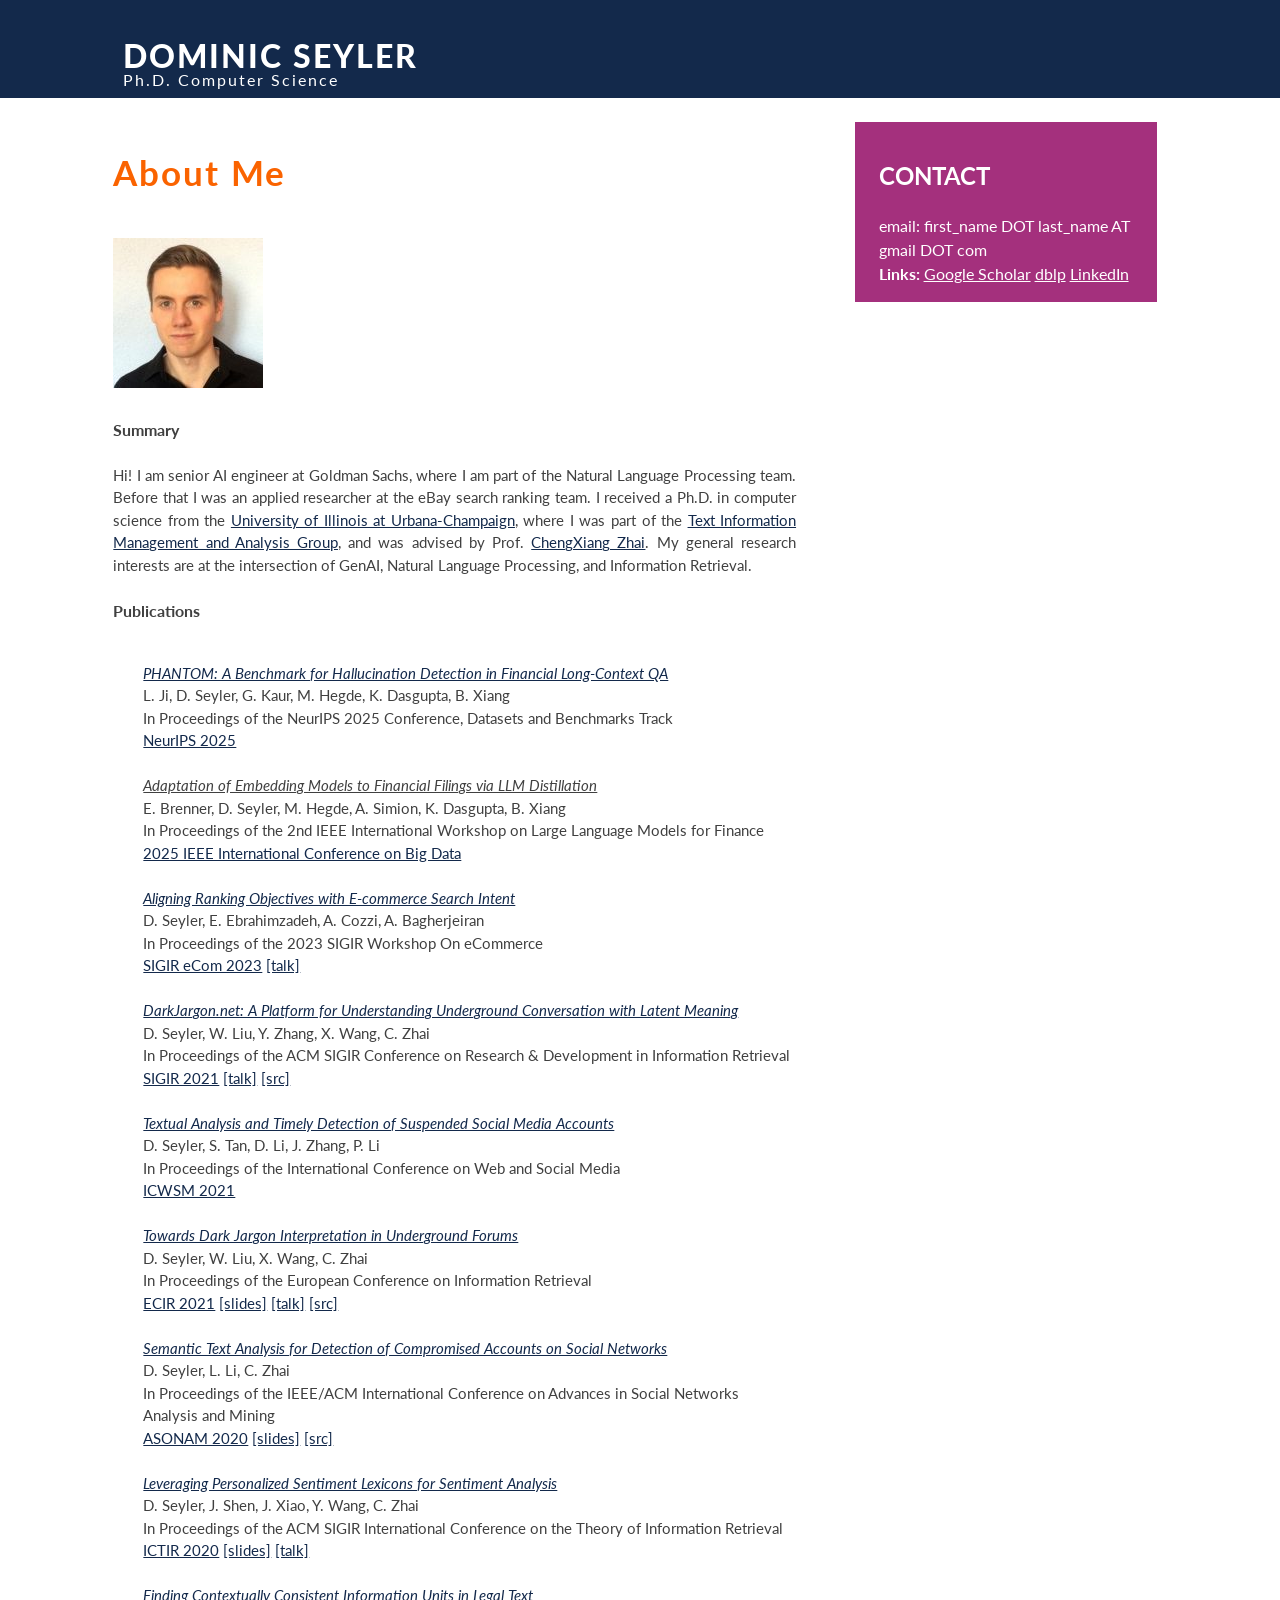
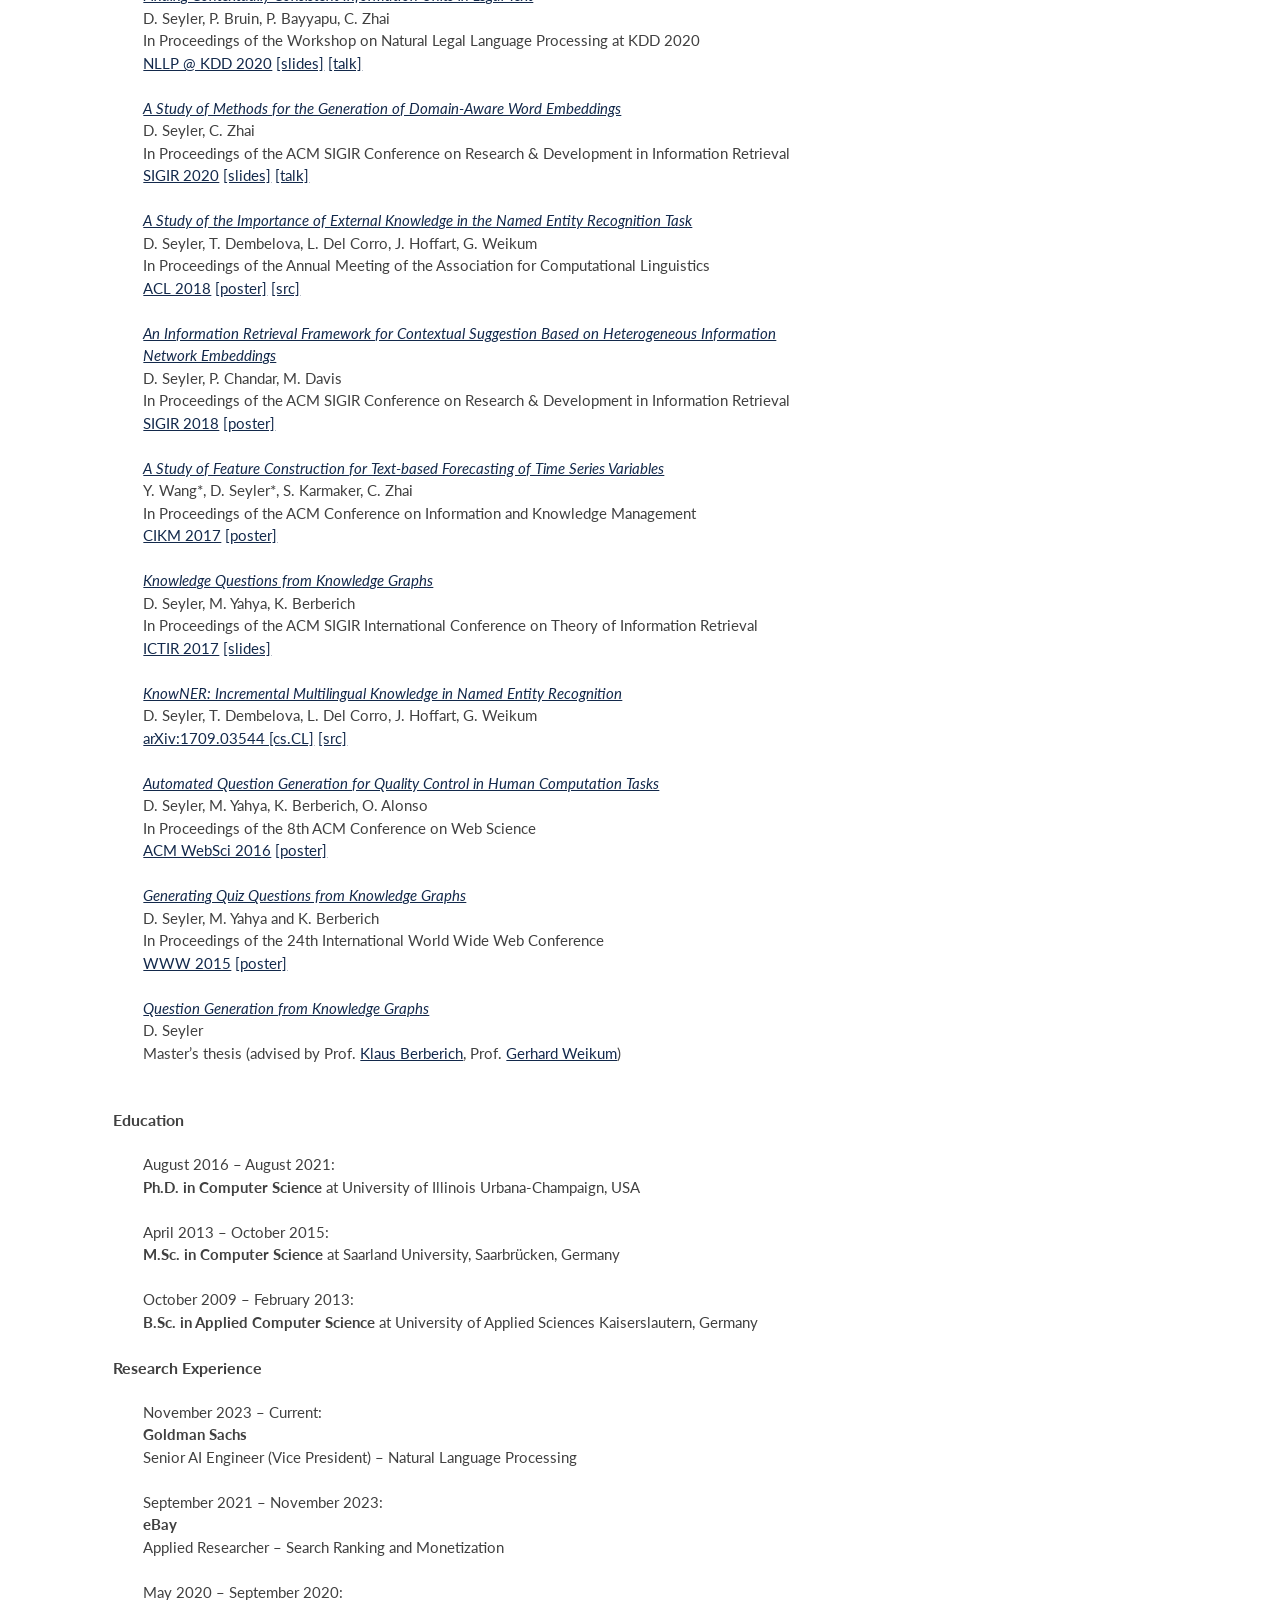
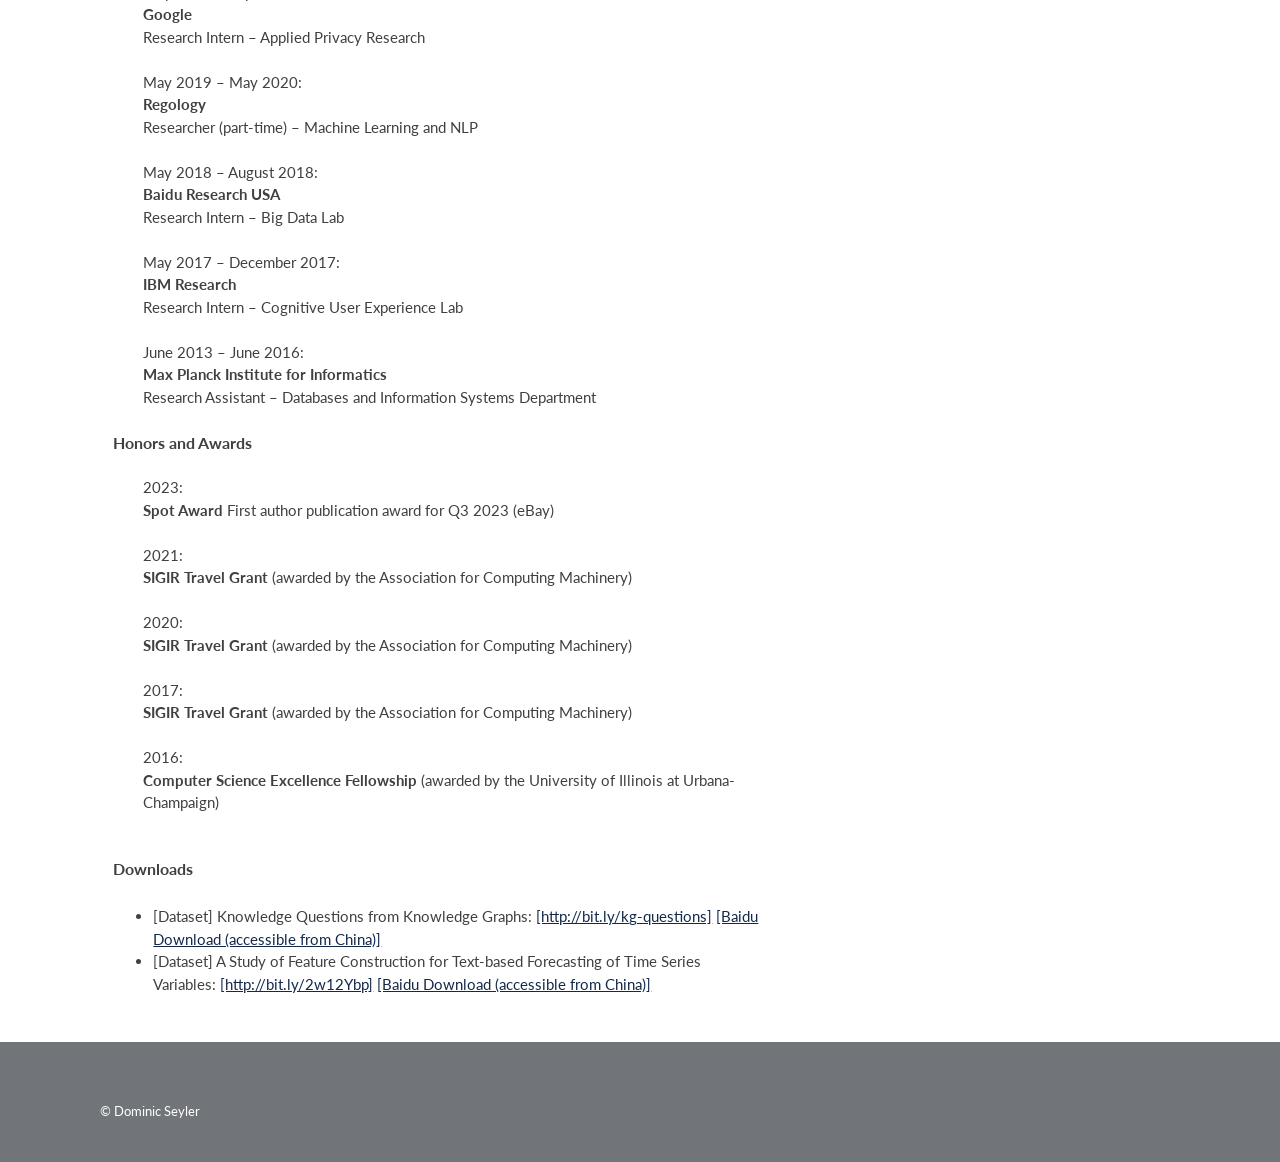
==== index.html @ 75ab9589 "added link to neurips paper" ====
<!DOCTYPE html>
	<html lang="en-US">
<head>
		<meta charset="UTF-8">
		<meta name="viewport" content="width=device-width, initial-scale=1">

		<link rel="profile" href="http://gmpg.org/xfn/11">
		<title>Dominic Seyler, Ph.D.</title>
<meta name='robots' content='max-image-preview:large' />
<style type="text/css">
img.wp-smiley,
img.emoji {
	display: inline !important;
	border: none !important;
	box-shadow: none !important;
	height: 1em !important;
	width: 1em !important;
	margin: 0 .07em !important;
	vertical-align: -0.1em !important;
	background: none !important;
	padding: 0 !important;
}
</style>
<link rel='stylesheet' id='cs-style-css'  href='https://dom-s.github.io/static/style.css' type='text/css' media='all' />
<link rel='stylesheet' id='wpb-googleFonts-css'  href='https://fonts.googleapis.com/css?family=Lato%3A400%2C700%2C900&#038;ver=5.7' type='text/css' media='all' />
</head>

<body class="home page-template-default page page-id-3 with-sidebar"		>
		<div id="page" class="site">
			<a class="skip-link screen-reader-text" href="#content">
				Skip to content</a>

			<header id="masthead" class="site-header" role="banner">
				<div class="wrapper">
                    <div class="header">
					<div class="site-branding">
															<h1 class="site-title has-description">
									<a href="https://dom-s.github.io" rel="home">
										Dominic Seyler</a>
								</h1>
								<p class="site-description">
									Ph.D. Computer Science</p>
												</div><!-- .site-branding -->
                    


					
				</div><!-- .wrapper -->

				<div id="mean-container"></div>
			</header>
			<!-- #masthead -->

			<div id="content" class="site-content">

			
	<div class="wrapper">
	<div id="primary" class="content-area">
		<main id="main" class="site-main" role="main">

			
<article id="post-3" class="post-3 page type-page status-publish hentry">
	<header class="entry-header"> 
		<h1 class="entry-title">About Me</h1>	</header><!-- .entry-header -->

	<div class="entry-content">
		<p><img loading="lazy" class="alignnone wp-image-7 size-thumbnail" src="https://dom-s.github.io/files/profile2.jpg" alt="Dominic Seyler" srcset="https://dom-s.github.io/files/profile-150x150.jpg 150w" sizes="(max-width: 500px) 100vw, 150px" style="max-width:400px;height:auto;" /></p>

		<h4>Summary</h4>
<p style="text-align: justify;font-size: 15px">Hi! I am senior AI engineer at Goldman Sachs, where I am part of the Natural Language Processing team. Before that I was an applied researcher at the eBay search ranking team. I received a Ph.D. in computer science from the <a href="http://illinois.edu">University of Illinois at Urbana-Champaign</a>, where I was part of the <a href="http://sifaka.cs.uiuc.edu/ir/">Text Information Management and Analysis Group</a>, and was advised by Prof. <a href="http://czhai.cs.illinois.edu">ChengXiang Zhai</a>.
My general research interests are at the intersection of GenAI, Natural Language Processing, and Information Retrieval.</p>

<h4>Publications</h4>
	<div class="entry-content">

		<p style="padding-left: 30px;font-size: 15px"><a href="https://openreview.net/pdf?id=5YQAo0S3Hm"><em>PHANTOM: A Benchmark for Hallucination Detection in Financial Long-Context QA</em></a><br />
L. Ji, D. Seyler, G. Kaur, M. Hegde, K. Dasgupta, B. Xiang<br />
In Proceedings of the NeurIPS 2025 Conference, Datasets and Benchmarks Track<br />
<a href="https://neurips.cc">NeurIPS 2025</a> </p>

<p style="padding-left: 30px;font-size: 15px"><a href=""><em>Adaptation of Embedding Models to Financial Filings via LLM Distillation</em></a><br />
E. Brenner, D. Seyler, M. Hegde, A. Simion, K. Dasgupta, B. Xiang<br />
In Proceedings of the 2nd IEEE International Workshop on Large Language Models for Finance<br />
<a href="https://conferences.cis.um.edu.mo/ieeebigdata2025/">2025 IEEE International Conference on Big Data</a> </p>



		<p style="padding-left: 30px;font-size: 15px"><a href="https://dom-s.github.io/files/paper_21.pdf"><em>Aligning Ranking Objectives with E-commerce Search Intent</em></a><br />
D. Seyler, E. Ebrahimzadeh, A. Cozzi, A. Bagherjeiran<br />
In Proceedings of the 2023 SIGIR Workshop On eCommerce<br />
<a href="https://sigir-ecom.github.io/accepted-papers.html">SIGIR eCom 2023</a> <a href="https://youtu.be/91dxPo8AKu8">[talk]</a> </p>
		
		
<p style="padding-left: 30px;font-size: 15px"><a href="https://dom-s.github.io/files/seyler_et_al-SIGIR_2021-darkjargon_net_Demo.pdf"><em>DarkJargon.net: A Platform for Understanding Underground Conversation with Latent Meaning</em></a><br />
D. Seyler, W. Liu,  Y. Zhang, X. Wang, C. Zhai<br />
In Proceedings of the ACM SIGIR Conference on Research &amp; Development in Information Retrieval<br />
<a href="https://sigir.org/sigir2021/">SIGIR 2021</a> <a href="https://youtu.be/o_RZgiK4bTM">[talk]</a> <a href="https://github.com/dom-s/dark-jargon">[src]</a> </p>

<p style="padding-left: 30px;font-size: 15px"><a href="https://dom-s.github.io/files/Seyler_et_al-ICWSM_21-Suspended_Account.pdf"><em>Textual Analysis and Timely Detection of Suspended Social Media Accounts</em></a><br />
D. Seyler, S. Tan, D. Li, J. Zhang, P. Li<br />
In Proceedings of the International Conference on Web and Social Media<br />
<a href="https://www.icwsm.org/">ICWSM 2021</a></p>

<p style="padding-left: 30px;font-size: 15px"><a href="https://arxiv.org/pdf/2011.03011"><em>Towards Dark Jargon Interpretation in Underground Forums</em></a><br />
D. Seyler, W. Liu, X. Wang, C. Zhai<br />
In Proceedings of the European Conference on Information Retrieval<br />
<a href="https://www.ecir2021.eu">ECIR 2021</a> <a href="https://dom-s.github.io/files/seyler-ecir-2020.pdf">[slides]</a> <a href="https://youtu.be/QUC5Y9wVVpc">[talk]</a> <a href="https://github.com/dom-s/dark-jargon">[src]</a> </p>

<p style="padding-left: 30px;font-size: 15px"><a href="https://arxiv.org/pdf/1804.07247"><em>Semantic Text Analysis for Detection of Compromised Accounts on Social Networks</em></a><br />
D. Seyler, L. Li, C. Zhai<br />
In Proceedings of the IEEE/ACM International Conference on Advances in Social Networks Analysis and Mining<br />
<a href="https://asonam.cpsc.ucalgary.ca/2020/">ASONAM 2020</a> <a href="https://dom-s.github.io/files/asonam2020-seyler.pdf">[slides]</a> <a href="https://github.com/dom-s/comp-account-detect">[src]</a></p>

<p style="padding-left: 30px;font-size: 15px"><a href="https://dom-s.github.io/files/seyler-ictir-2020-leveraging.pdf"><em>Leveraging Personalized Sentiment Lexicons for Sentiment Analysis</em></a><br />
D. Seyler, J. Shen, J. Xiao, Y. Wang, C. Zhai<br />
In Proceedings of the ACM SIGIR International Conference on the Theory of Information Retrieval<br />
<a href="https://ictir2020.org">ICTIR 2020</a> <a href="https://dom-s.github.io/files/personalized-sentiment-analysis.pdf">[slides]</a> <a href="https://youtu.be/B064pMfGzGg">[talk]</a></p>

<p style="padding-left: 30px;font-size: 15px"><a href="https://dom-s.github.io/files/seyler_et_al-NLLP_2020__Root_Context.pdf"><em>Finding Contextually Consistent Information Units in Legal Text</em></a><br />
D. Seyler, P. Bruin, P. Bayyapu, C. Zhai<br />
In Proceedings of the Workshop on Natural Legal Language Processing at KDD 2020<br />
<a href="https://sites.google.com/view/nllp/">NLLP @ KDD 2020</a> <a href="https://dom-s.github.io/files/root-context-seyler-nllp-kdd-2020.pdf">[slides]</a> <a href="https://youtu.be/-Pi3Ja1A5DM">[talk]</a> </p>

<p style="padding-left: 30px;font-size: 15px"><a href="https://dom-s.github.io/files/seyler_zhai-SIGIR_2020_Domain_Aware_Embeddings.pdf"><em>A Study of Methods for the Generation of Domain-Aware Word Embeddings</em></a><br />
D. Seyler, C. Zhai<br />
In Proceedings of the ACM SIGIR Conference on Research &amp; Development in Information Retrieval<br />
<a href="https://sigir.org/sigir2020/">SIGIR 2020</a> <a href="https://dom-s.github.io/files/domain-aware-we-web.pdf">[slides]</a> <a href="https://youtu.be/5kWlhqGcLaU">[talk]</a> </p>

<p style="padding-left: 30px;font-size: 15px"><a href="https://aclanthology.org/P18-2039.pdf"><em>A Study of the Importance of External Knowledge in the Named Entity Recognition Task</em></a><br />
D. Seyler, T. Dembelova, L. Del Corro, J. Hoffart, G. Weikum<br />
In Proceedings of the Annual Meeting of the Association for Computational Linguistics<br />
<a href="https://acl2018.org/conference/accepted-papers/">ACL 2018</a> <a href="https://dom-s.github.io/files/ACL2018-poster.pdf">[poster]</a> <a href="https://github.com/ambiverse-nlu/ambiverse-nlu/tree/master/src/main/java/de/mpg/mpi_inf/ambiversenlu/nlu/ner">[src]</a> </p>

<p style="padding-left: 30px;font-size: 15px"><a href="https://dom-s.github.io/files/seyler_et_al-SIGIR_2018-information_retrieval_framework.pdf"><em>An Information Retrieval Framework for Contextual Suggestion Based on Heterogeneous Information Network Embeddings</em></a><br />
D. Seyler, P. Chandar, M. Davis<br />
In Proceedings of the ACM SIGIR Conference on Research &amp; Development in Information Retrieval<br />
<a href="https://sigir.org/sigir2018/">SIGIR 2018</a> <a href="https://dom-s.github.io/files/SIGIR2018-poster.pdf">[poster]</a></p>

<p style="padding-left: 30px;font-size: 15px"><a href="https://dom-s.github.io/files/sp0985-wangA.pdf"><em>A Study of Feature Construction for Text-based Forecasting of Time Series Variables</em></a><br />
Y. Wang*, D. Seyler*, S. Karmaker, C. Zhai<br />
In Proceedings of the ACM Conference on Information and Knowledge Management<br />
<a href="https://cikm2017.org/">CIKM 2017</a> <a href="https://dom-s.github.io/files/CIKM2017-poster.pdf">[poster]</a></p>

<p style="padding-left: 30px;font-size: 15px"><a href="https://dom-s.github.io/files/seyler_et_al-ICTIR2017-Knowledge_Questions.pdf"><em>Knowledge Questions from Knowledge Graphs</em></a><br />
D. Seyler, M. Yahya, K. Berberich<br />
In Proceedings of the ACM SIGIR International Conference on Theory of Information Retrieval<br />
<a href="https://sigir.org/ictir2017/">ICTIR 2017</a> <a href="https://dom-s.github.io/files/KnowledgeQuestionsFromKnowledgeGraphs.pdf">[slides]</a></p>

<p style="padding-left: 30px;font-size: 15px"><a href="https://arxiv.org/pdf/1709.03544.pdf"><em>KnowNER: Incremental Multilingual Knowledge in Named Entity Recognition</em></a><br />
D. Seyler, T. Dembelova, L. Del Corro, J. Hoffart, G. Weikum<br />
<a href="https://arxiv.org/abs/1709.03544">arXiv:1709.03544 [cs.CL]</a> <a href="https://github.com/ambiverse-nlu/ambiverse-nlu/tree/master/src/main/java/de/mpg/mpi_inf/ambiversenlu/nlu/ner">[src]</a></p>

<p style="padding-left: 30px;font-size: 15px"><a href="https://dl.acm.org/citation.cfm?id=2908210"><em>Automated Question Generation for Quality Control in Human Computation Tasks</em></a><br />
D. Seyler, M. Yahya, K. Berberich, O. Alonso<br />
In Proceedings of the 8th ACM Conference on Web Science<br />
<a href="https://www.websci16.org/">ACM WebSci 2016</a> <a href="https://dom-s.github.io/files/websci2016-poster.key_.pdf">[poster]</a></p>

<p style="padding-left: 30px;font-size: 15px"><a href="https://dom-s.github.io/files/seyler_et_al-WWW2015-Generating_Quiz_Questions.pdf"><em>Generating Quiz Questions from Knowledge Graphs</em></a><br />
D. Seyler, M. Yahya and K. Berberich<br />
In Proceedings of the 24th International World Wide Web Conference<br />
<a href="https://www.www2015.it/">WWW 2015</a> <a href="https://dom-s.github.io/files/www15-poster-v4.pdf">[poster]</a></p>

<p style="padding-left: 30px;font-size: 15px"><a href="https://dom-s.github.io/files/MSc-Thesis-DominicSeyler.pdf"><em>Question Generation from Knowledge Graphs</em></a><br />
D. Seyler<br />
Master&#8217;s thesis (advised by Prof. <a href="https://people.mpi-inf.mpg.de/~kberberi/">Klaus Berberich</a>, Prof. <a href="https://people.mpi-inf.mpg.de/~weikum/">Gerhard Weikum</a>)</p>
	</div><!-- .entry-content -->

<h4>Education</h4>
<p style="padding-left: 30px;font-size: 15px">August 2016 &#8211; August 2021:<br />
<strong>Ph.D. in Computer Science</strong> at University of Illinois Urbana-Champaign, USA</p>
<p style="padding-left: 30px;font-size: 15px">April 2013 &#8211; October 2015:<br />
<strong>M.Sc. in Computer Science</strong> at Saarland University, Saarbrücken, Germany</p>
<p style="padding-left: 30px;font-size: 15px">October 2009 &#8211; February 2013:<br />
<strong>B.Sc. in Applied Computer Science</strong> at University of Applied Sciences Kaiserslautern, Germany</p>

<h4>Research Experience</h4>
<p style="padding-left: 30px;font-size: 15px">November 2023 &#8211; Current:<br />
<strong>Goldman Sachs</strong><br />
Senior AI Engineer (Vice President) &#8211; Natural Language Processing
<p style="padding-left: 30px;font-size: 15px">September 2021 &#8211; November 2023:<br />
<strong>eBay</strong><br />
Applied Researcher &#8211; Search Ranking and Monetization
<p style="padding-left: 30px;font-size: 15px">May 2020 &#8211; September 2020:<br />
<strong>Google</strong><br />
Research Intern &#8211; Applied Privacy Research</p>
<p style="padding-left: 30px;font-size: 15px">May 2019 &#8211; May 2020:<br />
<strong>Regology</strong><br />
Researcher (part-time) &#8211; Machine Learning and NLP</p>
<p style="padding-left: 30px;font-size: 15px">May 2018 &#8211; August 2018:<br />
<strong>Baidu Research USA</strong><br />
Research Intern &#8211; Big Data Lab</p>
<p style="padding-left: 30px;font-size: 15px">May 2017 &#8211; December 2017:<br />
<strong>IBM Research</strong><br />
Research Intern &#8211; Cognitive User Experience Lab</p>
<p style="padding-left: 30px;font-size: 15px">June 2013 &#8211; June 2016:<br />
<strong>Max Planck Institute for Informatics</strong><br />
Research Assistant &#8211; Databases and Information Systems Department</p>

<!--
<h4>Teaching Experience</h4>
<p style="padding-left: 30px;font-size: 15px">Spring 2018:<br />
<strong>CS 410: <a href="https://courses.engr.illinois.edu/cs410/sp2018/index.html">Text Information Systems</a></strong> (Prof. <a href="http://czhai.cs.illinois.edu">ChengXiang Zhai</a>)<br />
Teaching Assistant</p>
<p style="padding-left: 30px;font-size: 15px">Fall 2017:<br />
<strong>CS 510: <a href="http://times.cs.uiuc.edu/course/510f17/info.html">Advanced Information Retrieval</a></strong> (Prof. <a href="http://czhai.cs.illinois.edu">ChengXiang Zhai</a>)<br />
Teaching Assistant</p>
<h4>Reviewer</h4>
<p style="padding-left: 30px;font-size: 15px">2022: <a href="https://sigir.org/sigir2022/"><strong>ACM SIGIR Conference on Research &amp; Development in Information Retrieval (SIGIR)</strong></a> (Program Committee)</p>
<p style="padding-left: 30px;font-size: 15px">2022: <a href="https://2022.eswc-conferences.org"><strong>Extended Semantic Web Conference (ESWC)</strong></a> (Program Committee)</p>
<p style="padding-left: 30px;font-size: 15px">2021: <a href="https://2021.eswc-conferences.org"><strong>Extended Semantic Web Conference (ESWC)</strong></a> (Program Committee)</p>
<p style="padding-left: 30px;font-size: 15px">2020: <a href="https://ictir2020.org"><strong>ACM SIGIR International Conference on the Theory of Information Retrieval (ICTIR)</strong></a> (Program Committee)</p>
<p style="padding-left: 30px;font-size: 15px">2020: <a href="http://www.wsdm-conference.org/2020/"><strong>ACM International Conference on Web Search and Data Mining (WSDM)</strong></a></p>
<p style="padding-left: 30px;font-size: 15px">2019 &amp; 2020: <a href="https://ieeexplore.ieee.org/xpl/RecentIssue.jsp?punumber=69"><strong>IEEE Transactions on Knowledge and Data Engineering</strong></a></p>
<p style="padding-left: 30px;font-size: 15px">2018 &amp; 2019: <a href="https://cis.ieee.org/publications/t-neural-networks-and-learning-systems"><strong>IEEE Transactions on Neural Networks and Learning Systems</strong></a></p>
<p style="padding-left: 30px;font-size: 15px">2017 &amp; 2018: <a href="https://www.semantic-web-journal.net"><strong>Semantic Web journal</strong></a></p>
-->
<h4>Honors and Awards</h4>
<p style="padding-left: 30px;font-size: 15px">2023:<br />
<strong>Spot Award</strong> First author publication award for Q3 2023 (eBay)</p>
<p style="padding-left: 30px;font-size: 15px">2021:<br />
<strong>SIGIR Travel Grant</strong> (awarded by the Association for Computing Machinery)</p>
<p style="padding-left: 30px;font-size: 15px">2020:<br />
<strong>SIGIR Travel Grant</strong> (awarded by the Association for Computing Machinery)</p>
<p style="padding-left: 30px;font-size: 15px">2017:<br />
<strong>SIGIR Travel Grant</strong> (awarded by the Association for Computing Machinery)</p>
<p style="padding-left: 30px;font-size: 15px">2016:<br />
<strong>Computer Science Excellence Fellowship</strong> (awarded by the University of Illinois at Urbana-Champaign)</p>
	</div><!-- .entry-content -->
<h4>Downloads</h4>
<div class="entry-content">
		<ul style="font-size: 15px">
<li>[Dataset] Knowledge Questions from Knowledge Graphs: <a href="http://bit.ly/kg-questions">[http://bit.ly/kg-questions]</a> <a href="https://pan.baidu.com/s/1WWImsztZWppgM_S-dwr9vA">[Baidu Download (accessible from China)]</a></li>
<li>[Dataset] A Study of Feature Construction for Text-based Forecasting of Time Series Variables: <a href="http://bit.ly/2w12Ybp">[http://bit.ly/2w12Ybp]</a> <a href="https://pan.baidu.com/s/1UgJN_bZhmggDxhTAz1LwJA">[Baidu Download (accessible from China)]</a></li>
</ul>
	</div><!-- .entry-content -->

	<footer class="entry-footer">
			</footer><!-- .entry-footer -->
</article><!-- #post-## -->

		</main><!-- #main -->
	</div><!-- #primary -->


<aside id="secondary" class="widget-area" role="complementary">
	<section id="text-3" class="widget widget_text"><h2 class="widget-title">Contact</h2>			<div class="textwidget">email: first_name DOT last_name AT gmail DOT com<br>
<b>Links:</b> 
<a href="https://scholar.google.de/citations?hl=en&amp;user=KsjyIgUAAAAJ">Google Scholar</a>
<a href="https://dblp.uni-trier.de/pers/hd/s/Seyler:Dominic">dblp</a>
<a href="https://www.linkedin.com/in/dominic-seyler-a07739b6/">LinkedIn</a></div>
		</section>
	
	</div><!-- .wrapper -->
	</div><!-- #content -->

	<footer id="colophon" class="site-footer" role="contentinfo">
	<div class="wrapper clearfix">
		<div class="footer-column-1">

			<p><small>© Dominic Seyler <br>
	    </div><!--wrapper-->
	</footer><!-- #colophon -->
</div><!-- #page -->

</body>
</html>
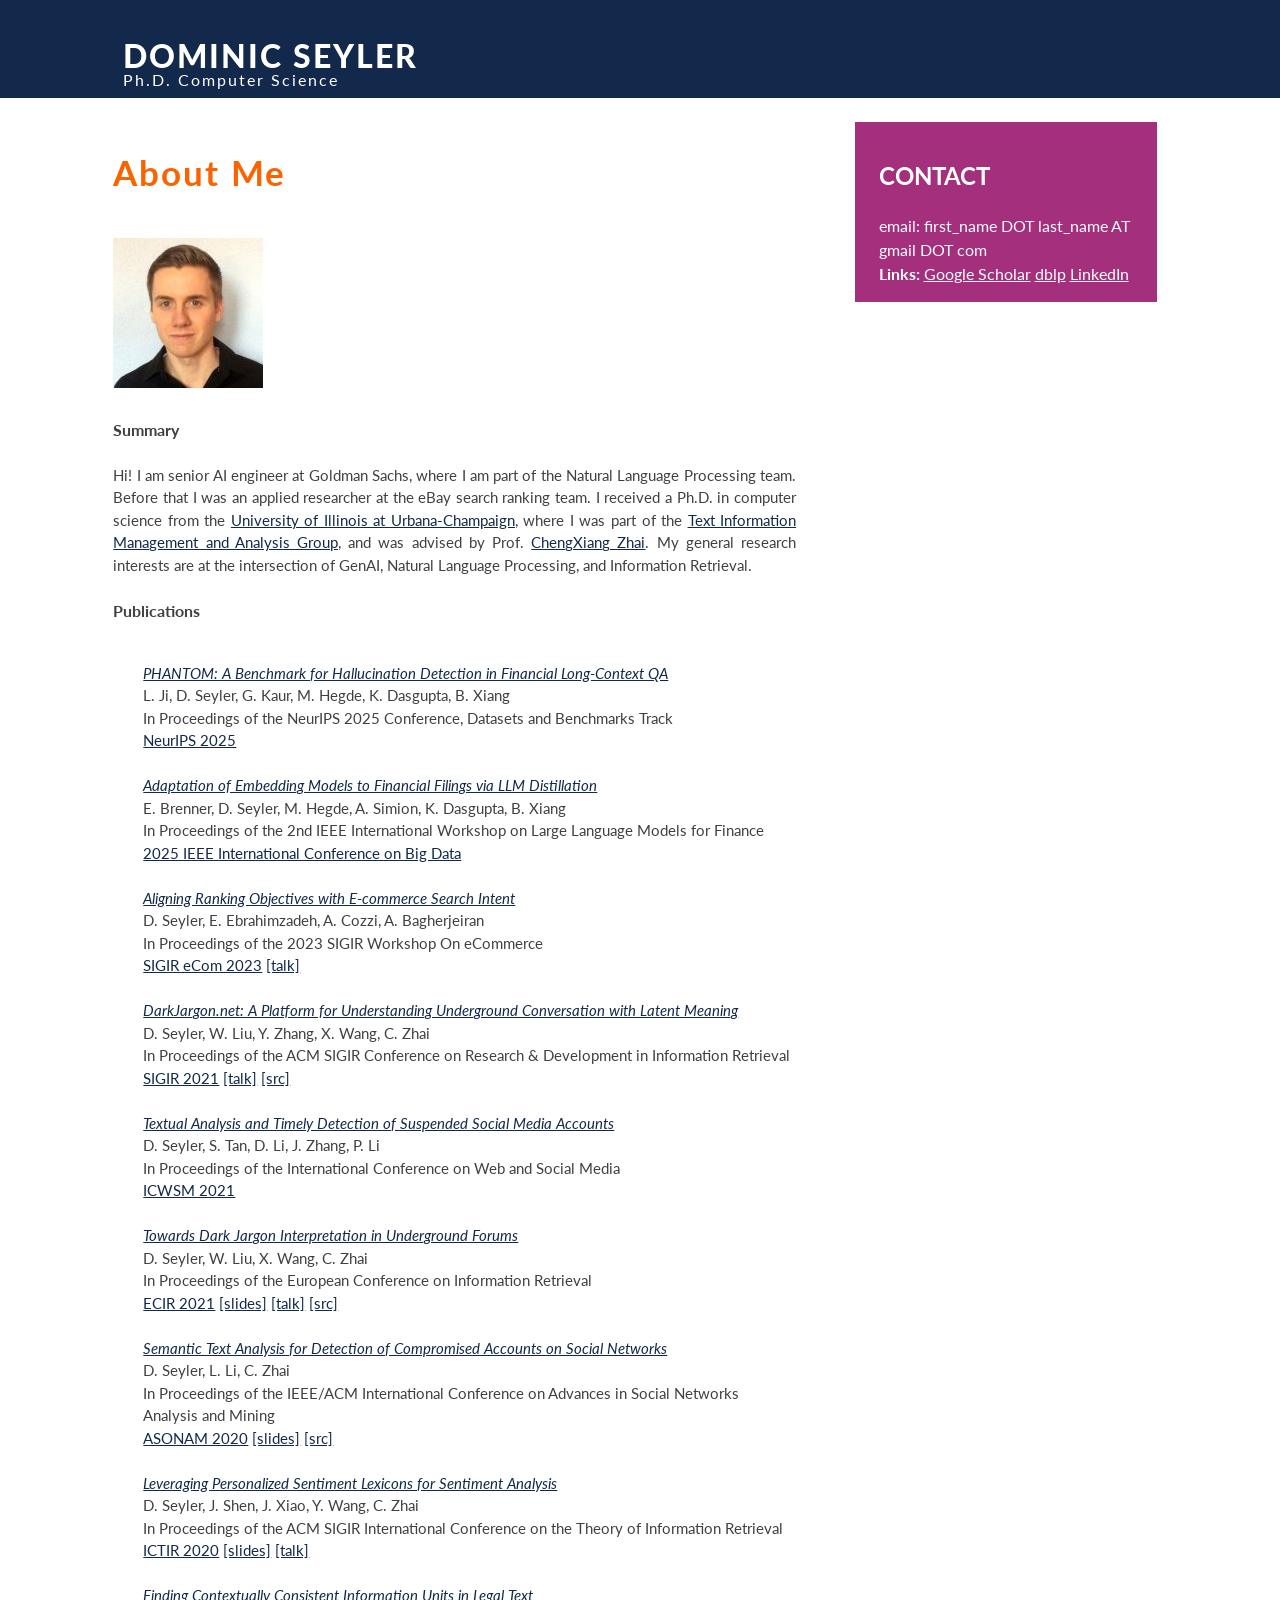
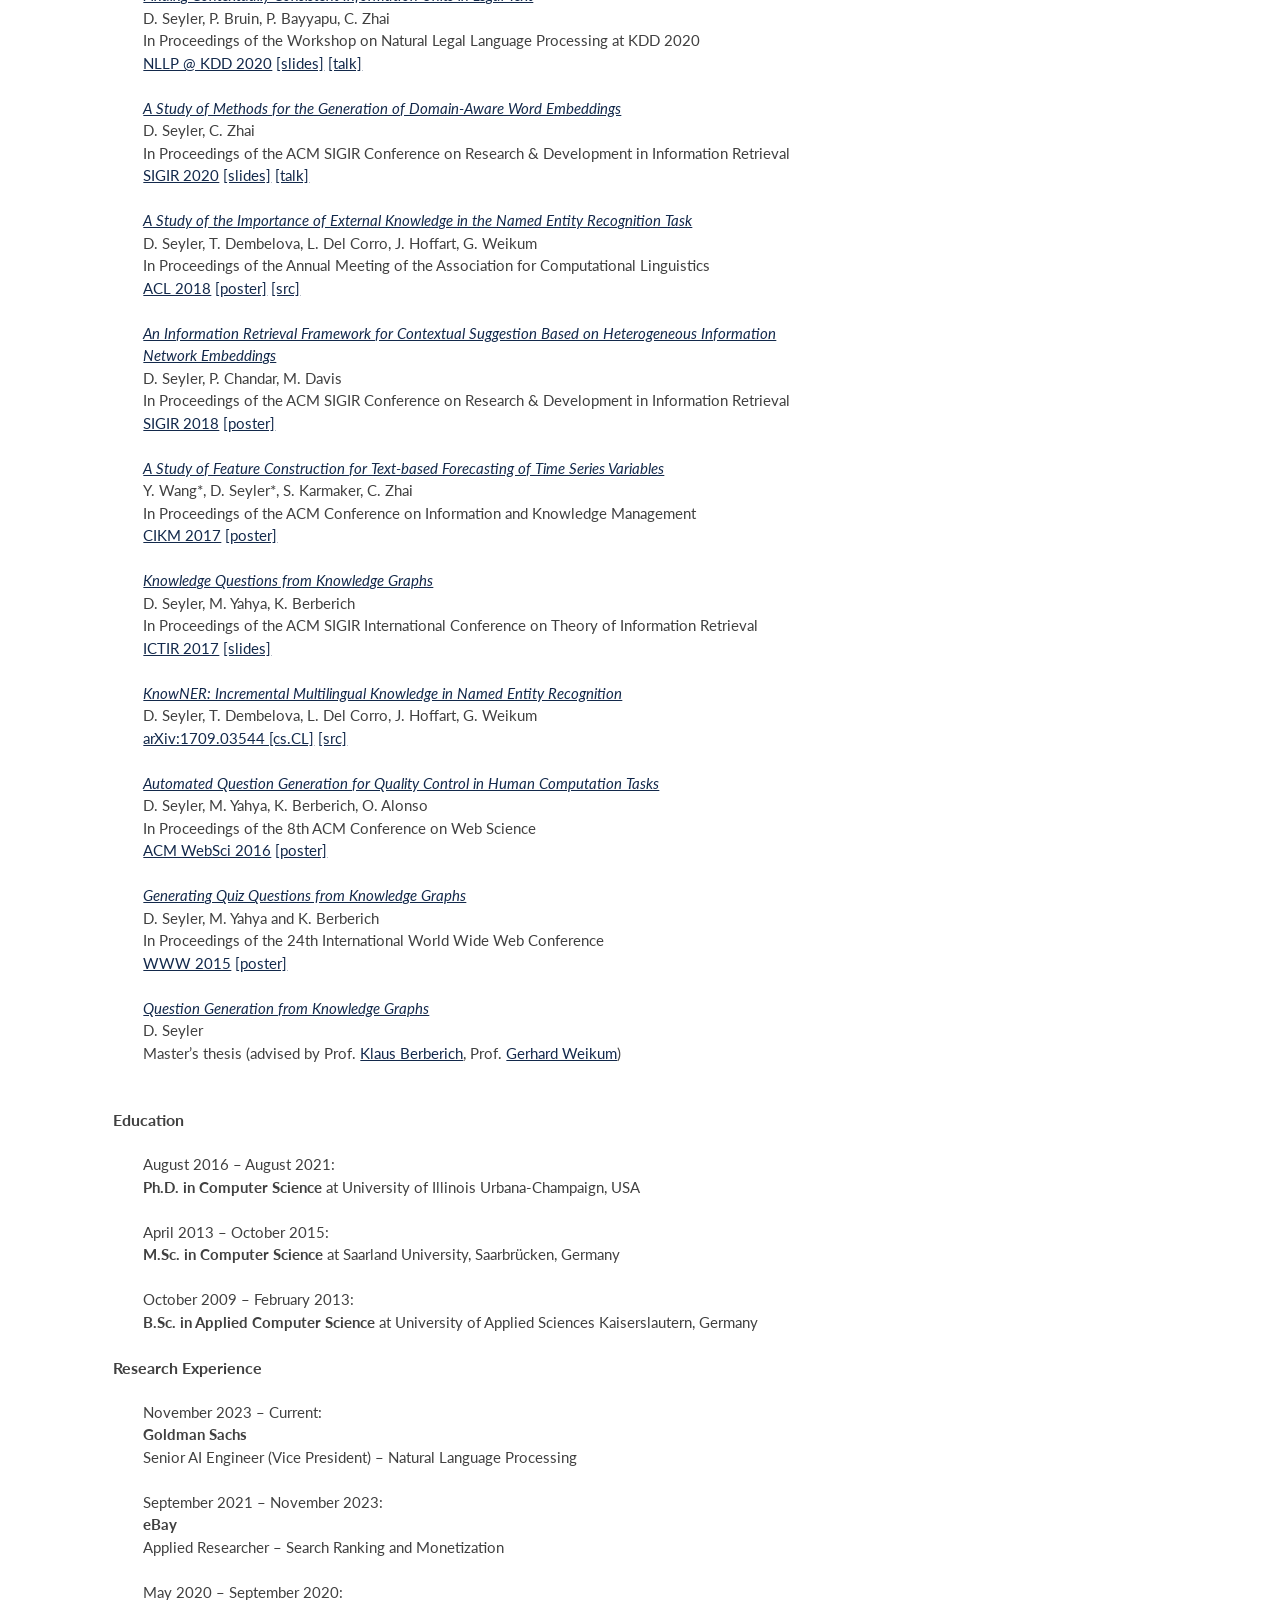
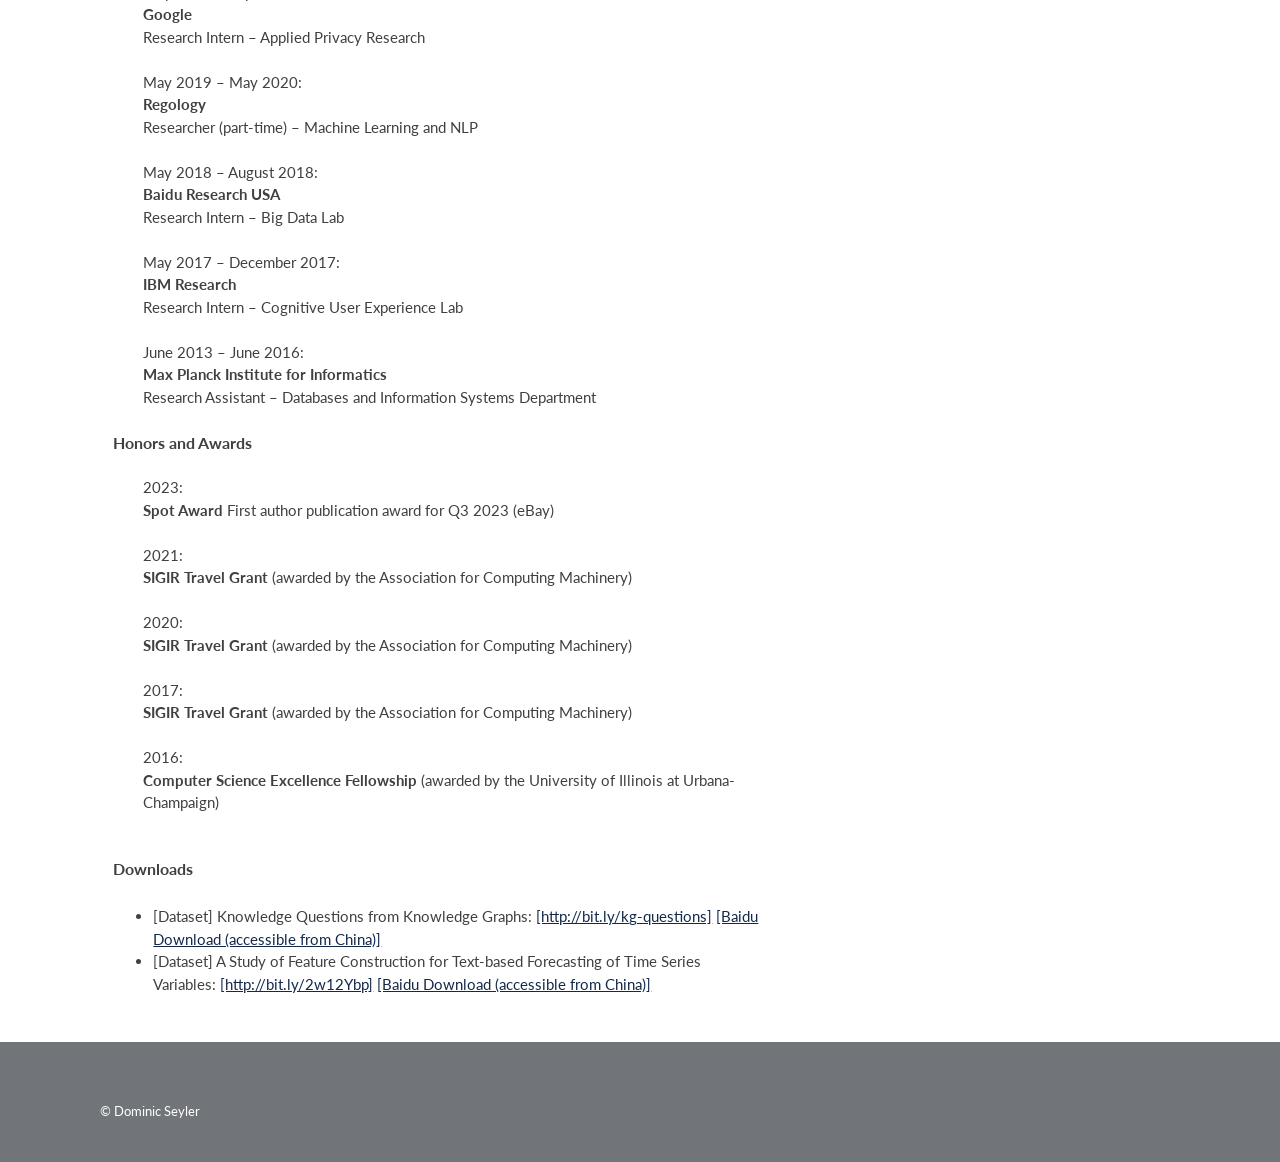
==== commit 446aa035: "added arxiv link to embedding paper" ====
--- a/index.html
+++ b/index.html
@@ -78,7 +78,7 @@
 In Proceedings of the NeurIPS 2025 Conference, Datasets and Benchmarks Track<br />
 <a href="https://neurips.cc">NeurIPS 2025</a> </p>
 
-<p style="padding-left: 30px;font-size: 15px"><a href=""><em>Adaptation of Embedding Models to Financial Filings via LLM Distillation</em></a><br />
+<p style="padding-left: 30px;font-size: 15px"><a href="https://arxiv.org/pdf/2512.08088"><em>Adaptation of Embedding Models to Financial Filings via LLM Distillation</em></a><br />
 E. Brenner, D. Seyler, M. Hegde, A. Simion, K. Dasgupta, B. Xiang<br />
 In Proceedings of the 2nd IEEE International Workshop on Large Language Models for Finance<br />
 <a href="https://conferences.cis.um.edu.mo/ieeebigdata2025/">2025 IEEE International Conference on Big Data</a> </p>
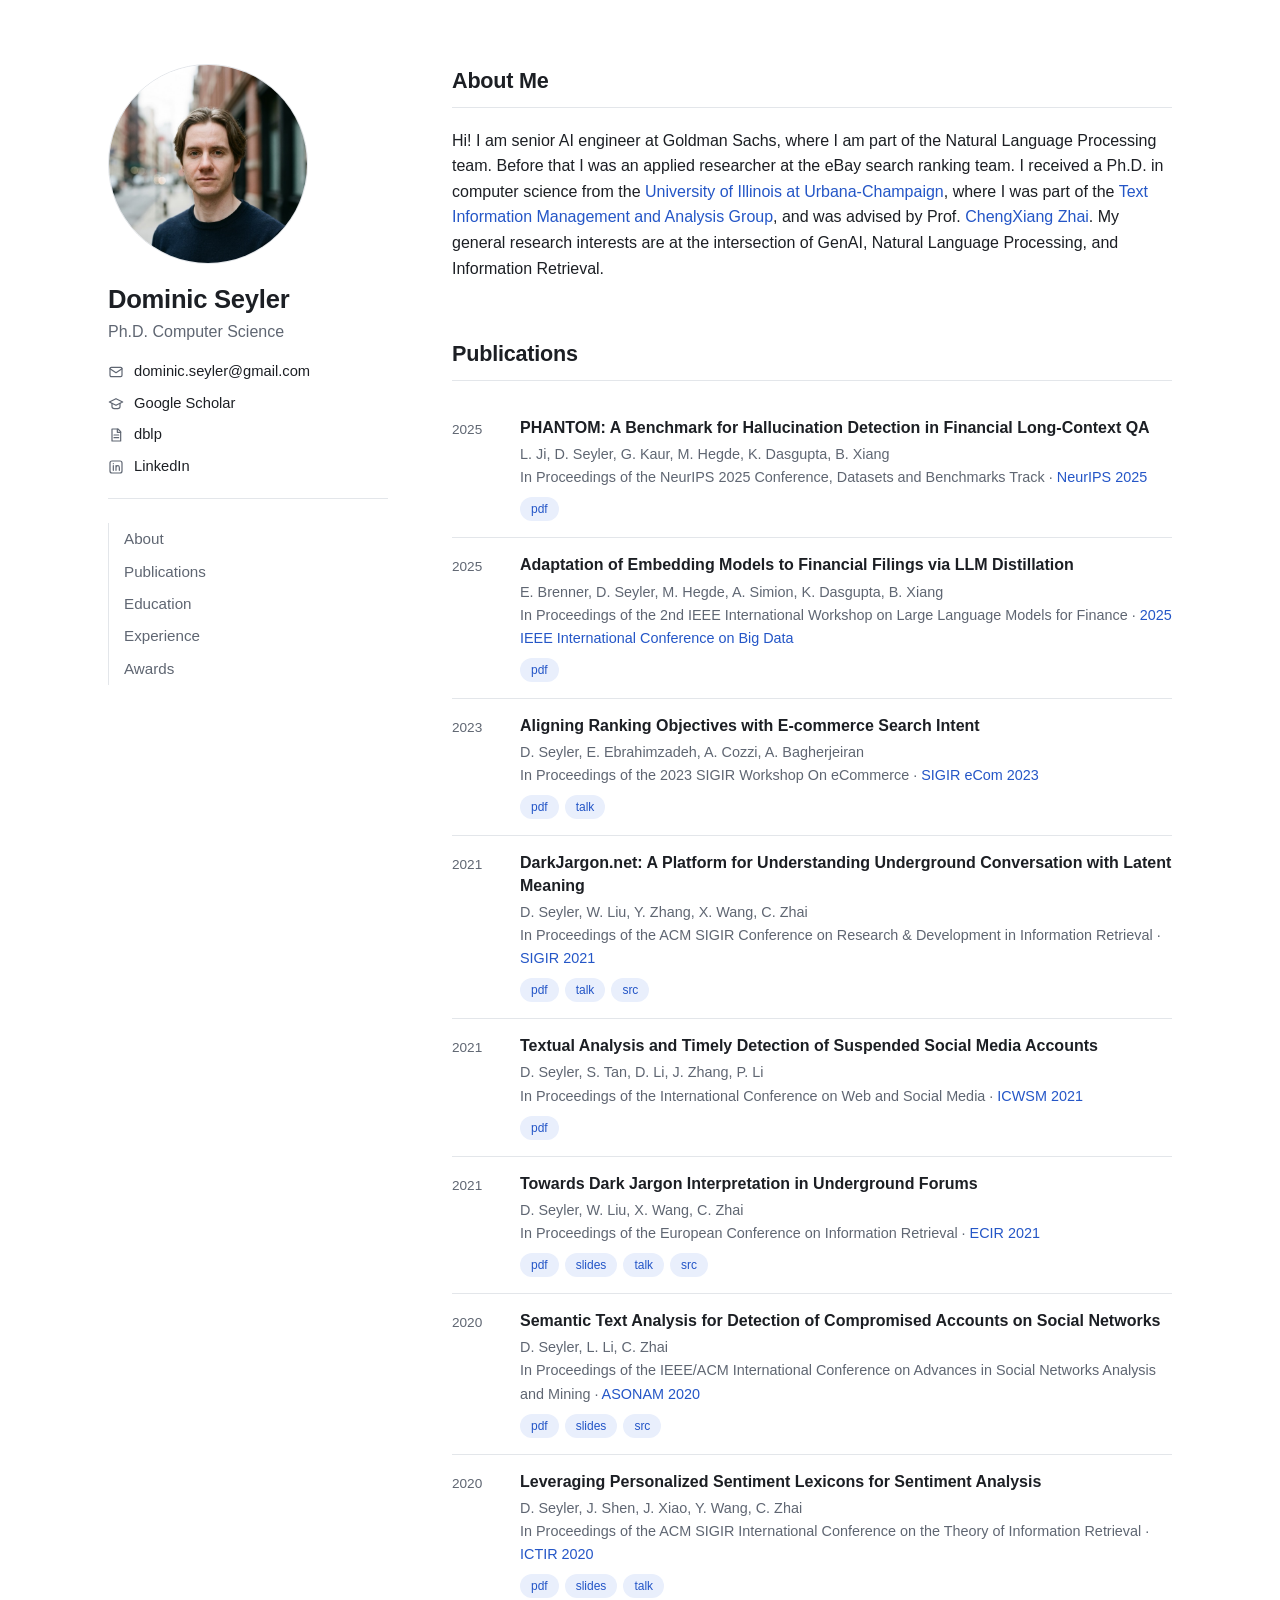
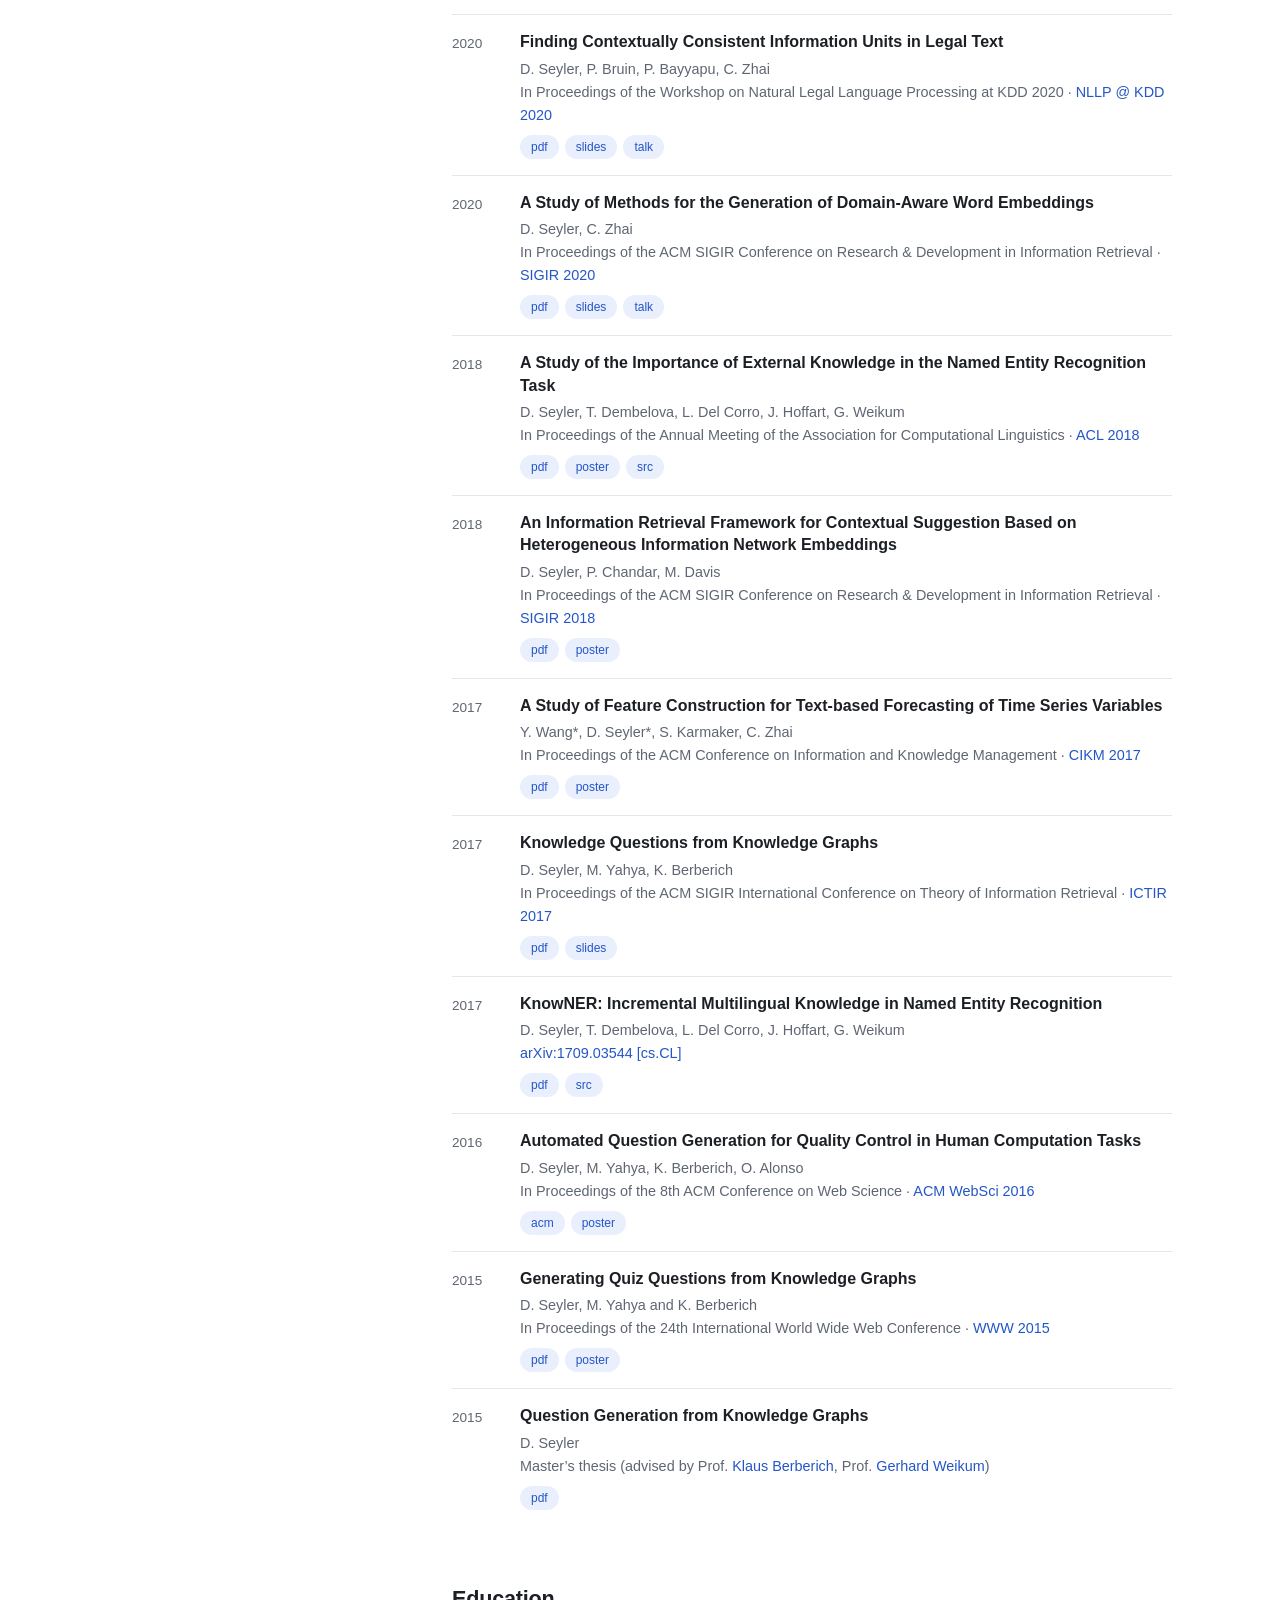
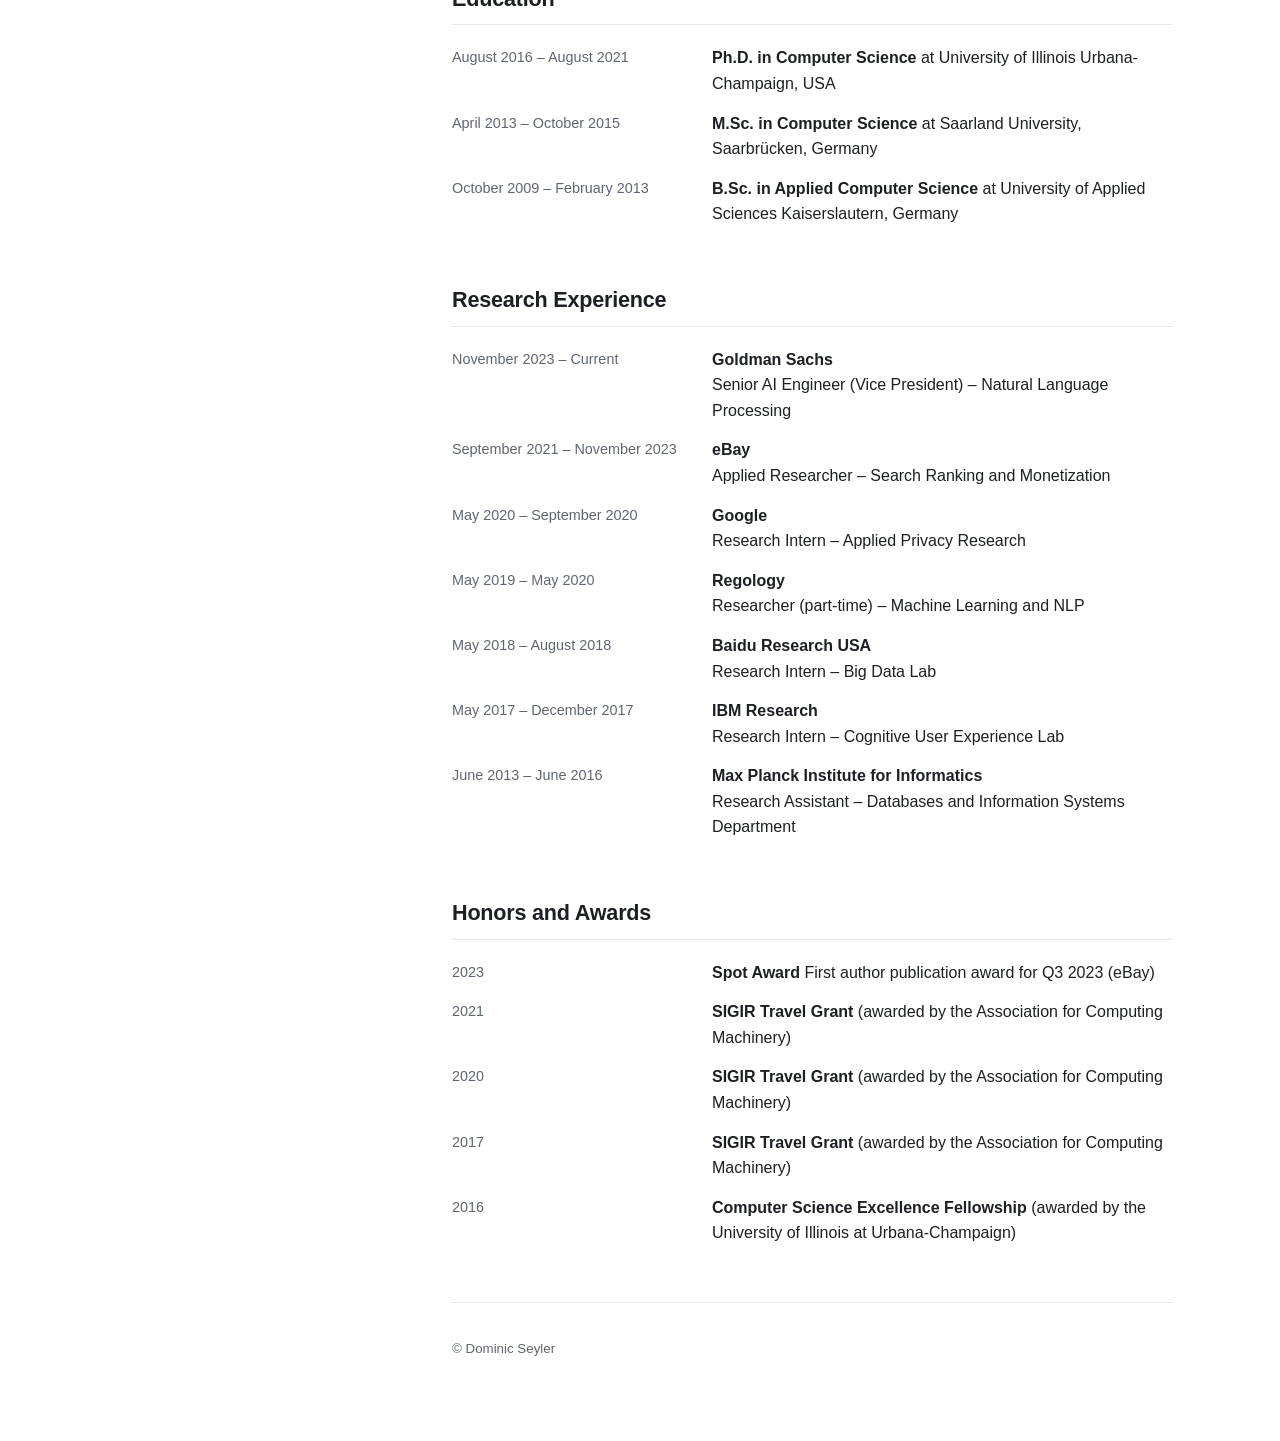
==== commit 63f75d0e: "Redesign site with sidebar layout and new 2026 profile photo - Replace old WordPress theme markup an" ====
--- a/index.html
+++ b/index.html
@@ -1,266 +1,346 @@
-	<!DOCTYPE html>
-	<html lang="en-US">
+<!DOCTYPE html>
+<html lang="en-US">
 <head>
-		<meta charset="UTF-8">
-		<meta name="viewport" content="width=device-width, initial-scale=1">
-
-		<link rel="profile" href="http://gmpg.org/xfn/11">
-		<title>Dominic Seyler, Ph.D.</title>
-<meta name='robots' content='max-image-preview:large' />
-<style type="text/css">
-img.wp-smiley,
-img.emoji {
-	display: inline !important;
-	border: none !important;
-	box-shadow: none !important;
-	height: 1em !important;
-	width: 1em !important;
-	margin: 0 .07em !important;
-	vertical-align: -0.1em !important;
-	background: none !important;
-	padding: 0 !important;
-}
-</style>
-<link rel='stylesheet' id='cs-style-css'  href='https://dom-s.github.io/static/style.css' type='text/css' media='all' />
-<link rel='stylesheet' id='wpb-googleFonts-css'  href='https://fonts.googleapis.com/css?family=Lato%3A400%2C700%2C900&#038;ver=5.7' type='text/css' media='all' />
+  <meta charset="UTF-8">
+  <meta name="viewport" content="width=device-width, initial-scale=1">
+  <meta name="color-scheme" content="light dark">
+  <title>Dominic Seyler, Ph.D.</title>
+  <meta name="description" content="Senior AI engineer at Goldman Sachs, Natural Language Processing team. Ph.D. in computer science from the University of Illinois at Urbana-Champaign. Research at the intersection of GenAI, NLP, and Information Retrieval.">
+  <meta property="og:type" content="profile">
+  <meta property="og:title" content="Dominic Seyler, Ph.D.">
+  <meta property="og:description" content="Senior AI engineer at Goldman Sachs, Natural Language Processing team. Research at the intersection of GenAI, NLP, and Information Retrieval.">
+  <meta property="og:url" content="https://dominicseyler.com/">
+  <meta property="og:image" content="https://dominicseyler.com/files/og-2026.jpg">
+  <meta property="og:image:width" content="1200">
+  <meta property="og:image:height" content="1200">
+  <meta property="og:image:alt" content="Portrait of Dominic Seyler">
+  <meta name="twitter:card" content="summary">
+  <link rel="canonical" href="https://dominicseyler.com/">
+  <link rel="stylesheet" href="static/site.css">
 </head>
-
-<body class="home page-template-default page page-id-3 with-sidebar"		>
-		<div id="page" class="site">
-			<a class="skip-link screen-reader-text" href="#content">
-				Skip to content</a>
-
-			<header id="masthead" class="site-header" role="banner">
-				<div class="wrapper">
-                    <div class="header">
-					<div class="site-branding">
-															<h1 class="site-title has-description">
-									<a href="https://dom-s.github.io" rel="home">
-										Dominic Seyler</a>
-								</h1>
-								<p class="site-description">
-									Ph.D. Computer Science</p>
-												</div><!-- .site-branding -->
-                    
-
-
-					
-				</div><!-- .wrapper -->
-
-				<div id="mean-container"></div>
-			</header>
-			<!-- #masthead -->
-
-			<div id="content" class="site-content">
-
-			
-	<div class="wrapper">
-	<div id="primary" class="content-area">
-		<main id="main" class="site-main" role="main">
-
-			
-<article id="post-3" class="post-3 page type-page status-publish hentry">
-	<header class="entry-header"> 
-		<h1 class="entry-title">About Me</h1>	</header><!-- .entry-header -->
-
-	<div class="entry-content">
-		<p><img loading="lazy" class="alignnone wp-image-7 size-thumbnail" src="https://dom-s.github.io/files/profile2.jpg" alt="Dominic Seyler" srcset="https://dom-s.github.io/files/profile-150x150.jpg 150w" sizes="(max-width: 500px) 100vw, 150px" style="max-width:400px;height:auto;" /></p>
-
-		<h4>Summary</h4>
-<p style="text-align: justify;font-size: 15px">Hi! I am senior AI engineer at Goldman Sachs, where I am part of the Natural Language Processing team. Before that I was an applied researcher at the eBay search ranking team. I received a Ph.D. in computer science from the <a href="http://illinois.edu">University of Illinois at Urbana-Champaign</a>, where I was part of the <a href="http://sifaka.cs.uiuc.edu/ir/">Text Information Management and Analysis Group</a>, and was advised by Prof. <a href="http://czhai.cs.illinois.edu">ChengXiang Zhai</a>.
-My general research interests are at the intersection of GenAI, Natural Language Processing, and Information Retrieval.</p>
-
-<h4>Publications</h4>
-	<div class="entry-content">
-
-		<p style="padding-left: 30px;font-size: 15px"><a href="https://openreview.net/pdf?id=5YQAo0S3Hm"><em>PHANTOM: A Benchmark for Hallucination Detection in Financial Long-Context QA</em></a><br />
-L. Ji, D. Seyler, G. Kaur, M. Hegde, K. Dasgupta, B. Xiang<br />
-In Proceedings of the NeurIPS 2025 Conference, Datasets and Benchmarks Track<br />
-<a href="https://neurips.cc">NeurIPS 2025</a> </p>
-
-<p style="padding-left: 30px;font-size: 15px"><a href="https://arxiv.org/pdf/2512.08088"><em>Adaptation of Embedding Models to Financial Filings via LLM Distillation</em></a><br />
-E. Brenner, D. Seyler, M. Hegde, A. Simion, K. Dasgupta, B. Xiang<br />
-In Proceedings of the 2nd IEEE International Workshop on Large Language Models for Finance<br />
-<a href="https://conferences.cis.um.edu.mo/ieeebigdata2025/">2025 IEEE International Conference on Big Data</a> </p>
-
-
-
-		<p style="padding-left: 30px;font-size: 15px"><a href="https://dom-s.github.io/files/paper_21.pdf"><em>Aligning Ranking Objectives with E-commerce Search Intent</em></a><br />
-D. Seyler, E. Ebrahimzadeh, A. Cozzi, A. Bagherjeiran<br />
-In Proceedings of the 2023 SIGIR Workshop On eCommerce<br />
-<a href="https://sigir-ecom.github.io/accepted-papers.html">SIGIR eCom 2023</a> <a href="https://youtu.be/91dxPo8AKu8">[talk]</a> </p>
-		
-		
-<p style="padding-left: 30px;font-size: 15px"><a href="https://dom-s.github.io/files/seyler_et_al-SIGIR_2021-darkjargon_net_Demo.pdf"><em>DarkJargon.net: A Platform for Understanding Underground Conversation with Latent Meaning</em></a><br />
-D. Seyler, W. Liu,  Y. Zhang, X. Wang, C. Zhai<br />
-In Proceedings of the ACM SIGIR Conference on Research &amp; Development in Information Retrieval<br />
-<a href="https://sigir.org/sigir2021/">SIGIR 2021</a> <a href="https://youtu.be/o_RZgiK4bTM">[talk]</a> <a href="https://github.com/dom-s/dark-jargon">[src]</a> </p>
-
-<p style="padding-left: 30px;font-size: 15px"><a href="https://dom-s.github.io/files/Seyler_et_al-ICWSM_21-Suspended_Account.pdf"><em>Textual Analysis and Timely Detection of Suspended Social Media Accounts</em></a><br />
-D. Seyler, S. Tan, D. Li, J. Zhang, P. Li<br />
-In Proceedings of the International Conference on Web and Social Media<br />
-<a href="https://www.icwsm.org/">ICWSM 2021</a></p>
-
-<p style="padding-left: 30px;font-size: 15px"><a href="https://arxiv.org/pdf/2011.03011"><em>Towards Dark Jargon Interpretation in Underground Forums</em></a><br />
-D. Seyler, W. Liu, X. Wang, C. Zhai<br />
-In Proceedings of the European Conference on Information Retrieval<br />
-<a href="https://www.ecir2021.eu">ECIR 2021</a> <a href="https://dom-s.github.io/files/seyler-ecir-2020.pdf">[slides]</a> <a href="https://youtu.be/QUC5Y9wVVpc">[talk]</a> <a href="https://github.com/dom-s/dark-jargon">[src]</a> </p>
-
-<p style="padding-left: 30px;font-size: 15px"><a href="https://arxiv.org/pdf/1804.07247"><em>Semantic Text Analysis for Detection of Compromised Accounts on Social Networks</em></a><br />
-D. Seyler, L. Li, C. Zhai<br />
-In Proceedings of the IEEE/ACM International Conference on Advances in Social Networks Analysis and Mining<br />
-<a href="https://asonam.cpsc.ucalgary.ca/2020/">ASONAM 2020</a> <a href="https://dom-s.github.io/files/asonam2020-seyler.pdf">[slides]</a> <a href="https://github.com/dom-s/comp-account-detect">[src]</a></p>
-
-<p style="padding-left: 30px;font-size: 15px"><a href="https://dom-s.github.io/files/seyler-ictir-2020-leveraging.pdf"><em>Leveraging Personalized Sentiment Lexicons for Sentiment Analysis</em></a><br />
-D. Seyler, J. Shen, J. Xiao, Y. Wang, C. Zhai<br />
-In Proceedings of the ACM SIGIR International Conference on the Theory of Information Retrieval<br />
-<a href="https://ictir2020.org">ICTIR 2020</a> <a href="https://dom-s.github.io/files/personalized-sentiment-analysis.pdf">[slides]</a> <a href="https://youtu.be/B064pMfGzGg">[talk]</a></p>
-
-<p style="padding-left: 30px;font-size: 15px"><a href="https://dom-s.github.io/files/seyler_et_al-NLLP_2020__Root_Context.pdf"><em>Finding Contextually Consistent Information Units in Legal Text</em></a><br />
-D. Seyler, P. Bruin, P. Bayyapu, C. Zhai<br />
-In Proceedings of the Workshop on Natural Legal Language Processing at KDD 2020<br />
-<a href="https://sites.google.com/view/nllp/">NLLP @ KDD 2020</a> <a href="https://dom-s.github.io/files/root-context-seyler-nllp-kdd-2020.pdf">[slides]</a> <a href="https://youtu.be/-Pi3Ja1A5DM">[talk]</a> </p>
-
-<p style="padding-left: 30px;font-size: 15px"><a href="https://dom-s.github.io/files/seyler_zhai-SIGIR_2020_Domain_Aware_Embeddings.pdf"><em>A Study of Methods for the Generation of Domain-Aware Word Embeddings</em></a><br />
-D. Seyler, C. Zhai<br />
-In Proceedings of the ACM SIGIR Conference on Research &amp; Development in Information Retrieval<br />
-<a href="https://sigir.org/sigir2020/">SIGIR 2020</a> <a href="https://dom-s.github.io/files/domain-aware-we-web.pdf">[slides]</a> <a href="https://youtu.be/5kWlhqGcLaU">[talk]</a> </p>
-
-<p style="padding-left: 30px;font-size: 15px"><a href="https://aclanthology.org/P18-2039.pdf"><em>A Study of the Importance of External Knowledge in the Named Entity Recognition Task</em></a><br />
-D. Seyler, T. Dembelova, L. Del Corro, J. Hoffart, G. Weikum<br />
-In Proceedings of the Annual Meeting of the Association for Computational Linguistics<br />
-<a href="https://acl2018.org/conference/accepted-papers/">ACL 2018</a> <a href="https://dom-s.github.io/files/ACL2018-poster.pdf">[poster]</a> <a href="https://github.com/ambiverse-nlu/ambiverse-nlu/tree/master/src/main/java/de/mpg/mpi_inf/ambiversenlu/nlu/ner">[src]</a> </p>
-
-<p style="padding-left: 30px;font-size: 15px"><a href="https://dom-s.github.io/files/seyler_et_al-SIGIR_2018-information_retrieval_framework.pdf"><em>An Information Retrieval Framework for Contextual Suggestion Based on Heterogeneous Information Network Embeddings</em></a><br />
-D. Seyler, P. Chandar, M. Davis<br />
-In Proceedings of the ACM SIGIR Conference on Research &amp; Development in Information Retrieval<br />
-<a href="https://sigir.org/sigir2018/">SIGIR 2018</a> <a href="https://dom-s.github.io/files/SIGIR2018-poster.pdf">[poster]</a></p>
-
-<p style="padding-left: 30px;font-size: 15px"><a href="https://dom-s.github.io/files/sp0985-wangA.pdf"><em>A Study of Feature Construction for Text-based Forecasting of Time Series Variables</em></a><br />
-Y. Wang*, D. Seyler*, S. Karmaker, C. Zhai<br />
-In Proceedings of the ACM Conference on Information and Knowledge Management<br />
-<a href="https://cikm2017.org/">CIKM 2017</a> <a href="https://dom-s.github.io/files/CIKM2017-poster.pdf">[poster]</a></p>
-
-<p style="padding-left: 30px;font-size: 15px"><a href="https://dom-s.github.io/files/seyler_et_al-ICTIR2017-Knowledge_Questions.pdf"><em>Knowledge Questions from Knowledge Graphs</em></a><br />
-D. Seyler, M. Yahya, K. Berberich<br />
-In Proceedings of the ACM SIGIR International Conference on Theory of Information Retrieval<br />
-<a href="https://sigir.org/ictir2017/">ICTIR 2017</a> <a href="https://dom-s.github.io/files/KnowledgeQuestionsFromKnowledgeGraphs.pdf">[slides]</a></p>
-
-<p style="padding-left: 30px;font-size: 15px"><a href="https://arxiv.org/pdf/1709.03544.pdf"><em>KnowNER: Incremental Multilingual Knowledge in Named Entity Recognition</em></a><br />
-D. Seyler, T. Dembelova, L. Del Corro, J. Hoffart, G. Weikum<br />
-<a href="https://arxiv.org/abs/1709.03544">arXiv:1709.03544 [cs.CL]</a> <a href="https://github.com/ambiverse-nlu/ambiverse-nlu/tree/master/src/main/java/de/mpg/mpi_inf/ambiversenlu/nlu/ner">[src]</a></p>
-
-<p style="padding-left: 30px;font-size: 15px"><a href="https://dl.acm.org/citation.cfm?id=2908210"><em>Automated Question Generation for Quality Control in Human Computation Tasks</em></a><br />
-D. Seyler, M. Yahya, K. Berberich, O. Alonso<br />
-In Proceedings of the 8th ACM Conference on Web Science<br />
-<a href="https://www.websci16.org/">ACM WebSci 2016</a> <a href="https://dom-s.github.io/files/websci2016-poster.key_.pdf">[poster]</a></p>
-
-<p style="padding-left: 30px;font-size: 15px"><a href="https://dom-s.github.io/files/seyler_et_al-WWW2015-Generating_Quiz_Questions.pdf"><em>Generating Quiz Questions from Knowledge Graphs</em></a><br />
-D. Seyler, M. Yahya and K. Berberich<br />
-In Proceedings of the 24th International World Wide Web Conference<br />
-<a href="https://www.www2015.it/">WWW 2015</a> <a href="https://dom-s.github.io/files/www15-poster-v4.pdf">[poster]</a></p>
-
-<p style="padding-left: 30px;font-size: 15px"><a href="https://dom-s.github.io/files/MSc-Thesis-DominicSeyler.pdf"><em>Question Generation from Knowledge Graphs</em></a><br />
-D. Seyler<br />
-Master&#8217;s thesis (advised by Prof. <a href="https://people.mpi-inf.mpg.de/~kberberi/">Klaus Berberich</a>, Prof. <a href="https://people.mpi-inf.mpg.de/~weikum/">Gerhard Weikum</a>)</p>
-	</div><!-- .entry-content -->
-
-<h4>Education</h4>
-<p style="padding-left: 30px;font-size: 15px">August 2016 &#8211; August 2021:<br />
-<strong>Ph.D. in Computer Science</strong> at University of Illinois Urbana-Champaign, USA</p>
-<p style="padding-left: 30px;font-size: 15px">April 2013 &#8211; October 2015:<br />
-<strong>M.Sc. in Computer Science</strong> at Saarland University, Saarbrücken, Germany</p>
-<p style="padding-left: 30px;font-size: 15px">October 2009 &#8211; February 2013:<br />
-<strong>B.Sc. in Applied Computer Science</strong> at University of Applied Sciences Kaiserslautern, Germany</p>
-
-<h4>Research Experience</h4>
-<p style="padding-left: 30px;font-size: 15px">November 2023 &#8211; Current:<br />
-<strong>Goldman Sachs</strong><br />
-Senior AI Engineer (Vice President) &#8211; Natural Language Processing
-<p style="padding-left: 30px;font-size: 15px">September 2021 &#8211; November 2023:<br />
-<strong>eBay</strong><br />
-Applied Researcher &#8211; Search Ranking and Monetization
-<p style="padding-left: 30px;font-size: 15px">May 2020 &#8211; September 2020:<br />
-<strong>Google</strong><br />
-Research Intern &#8211; Applied Privacy Research</p>
-<p style="padding-left: 30px;font-size: 15px">May 2019 &#8211; May 2020:<br />
-<strong>Regology</strong><br />
-Researcher (part-time) &#8211; Machine Learning and NLP</p>
-<p style="padding-left: 30px;font-size: 15px">May 2018 &#8211; August 2018:<br />
-<strong>Baidu Research USA</strong><br />
-Research Intern &#8211; Big Data Lab</p>
-<p style="padding-left: 30px;font-size: 15px">May 2017 &#8211; December 2017:<br />
-<strong>IBM Research</strong><br />
-Research Intern &#8211; Cognitive User Experience Lab</p>
-<p style="padding-left: 30px;font-size: 15px">June 2013 &#8211; June 2016:<br />
-<strong>Max Planck Institute for Informatics</strong><br />
-Research Assistant &#8211; Databases and Information Systems Department</p>
+<body>
+<a class="skip-link" href="#content">Skip to content</a>
+
+<div class="layout">
+
+  <aside class="profile">
+    <img class="photo" src="files/profile-2026.jpg" width="600" height="600" alt="Dominic Seyler">
+    <div class="profile-text">
+      <h1 class="name"><a href="/">Dominic Seyler</a></h1>
+      <p class="tagline">Ph.D. Computer Science</p>
+      <ul class="contact">
+        <li id="email">
+          <span class="contact-row">
+            <svg viewBox="0 0 24 24" aria-hidden="true"><rect x="3" y="5" width="18" height="14" rx="2"/><path d="m3 7 9 6 9-6"/></svg>
+            <span class="label">first_name DOT last_name AT gmail DOT com</span>
+          </span>
+        </li>
+        <li>
+          <a class="contact-row" href="https://scholar.google.de/citations?hl=en&amp;user=KsjyIgUAAAAJ">
+            <svg viewBox="0 0 24 24" aria-hidden="true"><path d="M2 9l10-5 10 5-10 5z"/><path d="M6 11v5c0 1.5 2.7 3 6 3s6-1.5 6-3v-5"/></svg>
+            <span class="label">Google Scholar</span>
+          </a>
+        </li>
+        <li>
+          <a class="contact-row" href="https://dblp.uni-trier.de/pers/hd/s/Seyler:Dominic">
+            <svg viewBox="0 0 24 24" aria-hidden="true"><path d="M6 3h9l4 4v14H6z"/><path d="M14 3v5h5M9 12h7M9 16h7"/></svg>
+            <span class="label">dblp</span>
+          </a>
+        </li>
+        <li>
+          <a class="contact-row" href="https://www.linkedin.com/in/dominic-seyler-a07739b6/">
+            <svg viewBox="0 0 24 24" aria-hidden="true"><rect x="3" y="3" width="18" height="18" rx="3"/><path d="M8 10v7M8 7v.01M12 17v-7M12 13c0-1.7 1.3-3 3-3s2 1.3 2 3v4"/></svg>
+            <span class="label">LinkedIn</span>
+          </a>
+        </li>
+      </ul>
+      <script>
+        (function () {
+          var u = ["dominic", "seyler"].join("."), d = ["gmail", "com"].join(".");
+          var li = document.getElementById("email");
+          var row = li.querySelector(".contact-row");
+          var a = document.createElement("a");
+          a.className = "contact-row";
+          a.href = "mailto:" + u + "@" + d;
+          a.innerHTML = row.innerHTML;
+          a.querySelector(".label").textContent = u + "@" + d;
+          li.replaceChild(a, row);
+        })();
+      </script>
+    </div>
+    <nav class="toc" aria-label="Sections">
+      <a href="#about">About</a>
+      <a href="#publications">Publications</a>
+      <a href="#education">Education</a>
+      <a href="#experience">Experience</a>
+      <a href="#awards">Awards</a>
+    </nav>
+  </aside>
+
+  <main id="content">
+
+    <section id="about">
+      <h2>About Me</h2>
+      <p>Hi! I am senior AI engineer at Goldman Sachs, where I am part of the Natural Language Processing team. Before that I was an applied researcher at the eBay search ranking team. I received a Ph.D. in computer science from the <a href="http://illinois.edu">University of Illinois at Urbana-Champaign</a>, where I was part of the <a href="http://sifaka.cs.uiuc.edu/ir/">Text Information Management and Analysis Group</a>, and was advised by Prof. <a href="http://czhai.cs.illinois.edu">ChengXiang Zhai</a>.
+      My general research interests are at the intersection of GenAI, Natural Language Processing, and Information Retrieval.</p>
+    </section>
+
+    <section id="publications">
+      <h2>Publications</h2>
+
+      <article class="pub">
+        <span class="year">2025</span>
+        <div>
+          <h3><a href="https://openreview.net/pdf?id=5YQAo0S3Hm">PHANTOM: A Benchmark for Hallucination Detection in Financial Long-Context QA</a></h3>
+          <p class="authors">L. Ji, D. Seyler, G. Kaur, M. Hegde, K. Dasgupta, B. Xiang</p>
+          <p class="venue">In Proceedings of the NeurIPS 2025 Conference, Datasets and Benchmarks Track · <a href="https://neurips.cc">NeurIPS 2025</a></p>
+          <p class="tags"><a class="tag" href="https://openreview.net/pdf?id=5YQAo0S3Hm">pdf</a></p>
+        </div>
+      </article>
+
+      <article class="pub">
+        <span class="year">2025</span>
+        <div>
+          <h3><a href="https://arxiv.org/pdf/2512.08088">Adaptation of Embedding Models to Financial Filings via LLM Distillation</a></h3>
+          <p class="authors">E. Brenner, D. Seyler, M. Hegde, A. Simion, K. Dasgupta, B. Xiang</p>
+          <p class="venue">In Proceedings of the 2nd IEEE International Workshop on Large Language Models for Finance · <a href="https://conferences.cis.um.edu.mo/ieeebigdata2025/">2025 IEEE International Conference on Big Data</a></p>
+          <p class="tags"><a class="tag" href="https://arxiv.org/pdf/2512.08088">pdf</a></p>
+        </div>
+      </article>
+
+      <article class="pub">
+        <span class="year">2023</span>
+        <div>
+          <h3><a href="files/paper_21.pdf">Aligning Ranking Objectives with E-commerce Search Intent</a></h3>
+          <p class="authors">D. Seyler, E. Ebrahimzadeh, A. Cozzi, A. Bagherjeiran</p>
+          <p class="venue">In Proceedings of the 2023 SIGIR Workshop On eCommerce · <a href="https://sigir-ecom.github.io/accepted-papers.html">SIGIR eCom 2023</a></p>
+          <p class="tags"><a class="tag" href="files/paper_21.pdf">pdf</a><a class="tag" href="https://youtu.be/91dxPo8AKu8">talk</a></p>
+        </div>
+      </article>
+
+      <article class="pub">
+        <span class="year">2021</span>
+        <div>
+          <h3><a href="files/seyler_et_al-SIGIR_2021-darkjargon_net_Demo.pdf">DarkJargon.net: A Platform for Understanding Underground Conversation with Latent Meaning</a></h3>
+          <p class="authors">D. Seyler, W. Liu, Y. Zhang, X. Wang, C. Zhai</p>
+          <p class="venue">In Proceedings of the ACM SIGIR Conference on Research &amp; Development in Information Retrieval · <a href="https://sigir.org/sigir2021/">SIGIR 2021</a></p>
+          <p class="tags"><a class="tag" href="files/seyler_et_al-SIGIR_2021-darkjargon_net_Demo.pdf">pdf</a><a class="tag" href="https://youtu.be/o_RZgiK4bTM">talk</a><a class="tag" href="https://github.com/dom-s/dark-jargon">src</a></p>
+        </div>
+      </article>
+
+      <article class="pub">
+        <span class="year">2021</span>
+        <div>
+          <h3><a href="files/Seyler_et_al-ICWSM_21-Suspended_Account.pdf">Textual Analysis and Timely Detection of Suspended Social Media Accounts</a></h3>
+          <p class="authors">D. Seyler, S. Tan, D. Li, J. Zhang, P. Li</p>
+          <p class="venue">In Proceedings of the International Conference on Web and Social Media · <a href="https://www.icwsm.org/">ICWSM 2021</a></p>
+          <p class="tags"><a class="tag" href="files/Seyler_et_al-ICWSM_21-Suspended_Account.pdf">pdf</a></p>
+        </div>
+      </article>
+
+      <article class="pub">
+        <span class="year">2021</span>
+        <div>
+          <h3><a href="https://arxiv.org/pdf/2011.03011">Towards Dark Jargon Interpretation in Underground Forums</a></h3>
+          <p class="authors">D. Seyler, W. Liu, X. Wang, C. Zhai</p>
+          <p class="venue">In Proceedings of the European Conference on Information Retrieval · <a href="https://www.ecir2021.eu">ECIR 2021</a></p>
+          <p class="tags"><a class="tag" href="https://arxiv.org/pdf/2011.03011">pdf</a><a class="tag" href="files/seyler-ecir-2020.pdf">slides</a><a class="tag" href="https://youtu.be/QUC5Y9wVVpc">talk</a><a class="tag" href="https://github.com/dom-s/dark-jargon">src</a></p>
+        </div>
+      </article>
+
+      <article class="pub">
+        <span class="year">2020</span>
+        <div>
+          <h3><a href="https://arxiv.org/pdf/1804.07247">Semantic Text Analysis for Detection of Compromised Accounts on Social Networks</a></h3>
+          <p class="authors">D. Seyler, L. Li, C. Zhai</p>
+          <p class="venue">In Proceedings of the IEEE/ACM International Conference on Advances in Social Networks Analysis and Mining · <a href="https://asonam.cpsc.ucalgary.ca/2020/">ASONAM 2020</a></p>
+          <p class="tags"><a class="tag" href="https://arxiv.org/pdf/1804.07247">pdf</a><a class="tag" href="files/asonam2020-seyler.pdf">slides</a><a class="tag" href="https://github.com/dom-s/comp-account-detect">src</a></p>
+        </div>
+      </article>
+
+      <article class="pub">
+        <span class="year">2020</span>
+        <div>
+          <h3><a href="files/seyler-ictir-2020-leveraging.pdf">Leveraging Personalized Sentiment Lexicons for Sentiment Analysis</a></h3>
+          <p class="authors">D. Seyler, J. Shen, J. Xiao, Y. Wang, C. Zhai</p>
+          <p class="venue">In Proceedings of the ACM SIGIR International Conference on the Theory of Information Retrieval · <a href="https://ictir2020.org">ICTIR 2020</a></p>
+          <p class="tags"><a class="tag" href="files/seyler-ictir-2020-leveraging.pdf">pdf</a><a class="tag" href="files/personalized-sentiment-analysis.pdf">slides</a><a class="tag" href="https://youtu.be/B064pMfGzGg">talk</a></p>
+        </div>
+      </article>
+
+      <article class="pub">
+        <span class="year">2020</span>
+        <div>
+          <h3><a href="files/seyler_et_al-NLLP_2020__Root_Context.pdf">Finding Contextually Consistent Information Units in Legal Text</a></h3>
+          <p class="authors">D. Seyler, P. Bruin, P. Bayyapu, C. Zhai</p>
+          <p class="venue">In Proceedings of the Workshop on Natural Legal Language Processing at KDD 2020 · <a href="https://sites.google.com/view/nllp/">NLLP @ KDD 2020</a></p>
+          <p class="tags"><a class="tag" href="files/seyler_et_al-NLLP_2020__Root_Context.pdf">pdf</a><a class="tag" href="files/root-context-seyler-nllp-kdd-2020.pdf">slides</a><a class="tag" href="https://youtu.be/-Pi3Ja1A5DM">talk</a></p>
+        </div>
+      </article>
+
+      <article class="pub">
+        <span class="year">2020</span>
+        <div>
+          <h3><a href="files/seyler_zhai-SIGIR_2020_Domain_Aware_Embeddings.pdf">A Study of Methods for the Generation of Domain-Aware Word Embeddings</a></h3>
+          <p class="authors">D. Seyler, C. Zhai</p>
+          <p class="venue">In Proceedings of the ACM SIGIR Conference on Research &amp; Development in Information Retrieval · <a href="https://sigir.org/sigir2020/">SIGIR 2020</a></p>
+          <p class="tags"><a class="tag" href="files/seyler_zhai-SIGIR_2020_Domain_Aware_Embeddings.pdf">pdf</a><a class="tag" href="files/domain-aware-we-web.pdf">slides</a><a class="tag" href="https://youtu.be/5kWlhqGcLaU">talk</a></p>
+        </div>
+      </article>
+
+      <article class="pub">
+        <span class="year">2018</span>
+        <div>
+          <h3><a href="https://aclanthology.org/P18-2039.pdf">A Study of the Importance of External Knowledge in the Named Entity Recognition Task</a></h3>
+          <p class="authors">D. Seyler, T. Dembelova, L. Del Corro, J. Hoffart, G. Weikum</p>
+          <p class="venue">In Proceedings of the Annual Meeting of the Association for Computational Linguistics · <a href="https://acl2018.org/conference/accepted-papers/">ACL 2018</a></p>
+          <p class="tags"><a class="tag" href="https://aclanthology.org/P18-2039.pdf">pdf</a><a class="tag" href="files/ACL2018-poster.pdf">poster</a><a class="tag" href="https://github.com/ambiverse-nlu/ambiverse-nlu/tree/master/src/main/java/de/mpg/mpi_inf/ambiversenlu/nlu/ner">src</a></p>
+        </div>
+      </article>
+
+      <article class="pub">
+        <span class="year">2018</span>
+        <div>
+          <h3><a href="files/seyler_et_al-SIGIR_2018-information_retrieval_framework.pdf">An Information Retrieval Framework for Contextual Suggestion Based on Heterogeneous Information Network Embeddings</a></h3>
+          <p class="authors">D. Seyler, P. Chandar, M. Davis</p>
+          <p class="venue">In Proceedings of the ACM SIGIR Conference on Research &amp; Development in Information Retrieval · <a href="https://sigir.org/sigir2018/">SIGIR 2018</a></p>
+          <p class="tags"><a class="tag" href="files/seyler_et_al-SIGIR_2018-information_retrieval_framework.pdf">pdf</a><a class="tag" href="files/SIGIR2018-poster.pdf">poster</a></p>
+        </div>
+      </article>
+
+      <article class="pub">
+        <span class="year">2017</span>
+        <div>
+          <h3><a href="files/sp0985-wangA.pdf">A Study of Feature Construction for Text-based Forecasting of Time Series Variables</a></h3>
+          <p class="authors">Y. Wang*, D. Seyler*, S. Karmaker, C. Zhai</p>
+          <p class="venue">In Proceedings of the ACM Conference on Information and Knowledge Management · <a href="https://cikm2017.org/">CIKM 2017</a></p>
+          <p class="tags"><a class="tag" href="files/sp0985-wangA.pdf">pdf</a><a class="tag" href="files/CIKM2017-poster.pdf">poster</a></p>
+        </div>
+      </article>
+
+      <article class="pub">
+        <span class="year">2017</span>
+        <div>
+          <h3><a href="files/seyler_et_al-ICTIR2017-Knowledge_Questions.pdf">Knowledge Questions from Knowledge Graphs</a></h3>
+          <p class="authors">D. Seyler, M. Yahya, K. Berberich</p>
+          <p class="venue">In Proceedings of the ACM SIGIR International Conference on Theory of Information Retrieval · <a href="https://sigir.org/ictir2017/">ICTIR 2017</a></p>
+          <p class="tags"><a class="tag" href="files/seyler_et_al-ICTIR2017-Knowledge_Questions.pdf">pdf</a><a class="tag" href="files/KnowledgeQuestionsFromKnowledgeGraphs.pdf">slides</a></p>
+        </div>
+      </article>
+
+      <article class="pub">
+        <span class="year">2017</span>
+        <div>
+          <h3><a href="https://arxiv.org/pdf/1709.03544.pdf">KnowNER: Incremental Multilingual Knowledge in Named Entity Recognition</a></h3>
+          <p class="authors">D. Seyler, T. Dembelova, L. Del Corro, J. Hoffart, G. Weikum</p>
+          <p class="venue"><a href="https://arxiv.org/abs/1709.03544">arXiv:1709.03544 [cs.CL]</a></p>
+          <p class="tags"><a class="tag" href="https://arxiv.org/pdf/1709.03544.pdf">pdf</a><a class="tag" href="https://github.com/ambiverse-nlu/ambiverse-nlu/tree/master/src/main/java/de/mpg/mpi_inf/ambiversenlu/nlu/ner">src</a></p>
+        </div>
+      </article>
+
+      <article class="pub">
+        <span class="year">2016</span>
+        <div>
+          <h3><a href="https://dl.acm.org/citation.cfm?id=2908210">Automated Question Generation for Quality Control in Human Computation Tasks</a></h3>
+          <p class="authors">D. Seyler, M. Yahya, K. Berberich, O. Alonso</p>
+          <p class="venue">In Proceedings of the 8th ACM Conference on Web Science · <a href="https://www.websci16.org/">ACM WebSci 2016</a></p>
+          <p class="tags"><a class="tag" href="https://dl.acm.org/citation.cfm?id=2908210">acm</a><a class="tag" href="files/websci2016-poster.key_.pdf">poster</a></p>
+        </div>
+      </article>
+
+      <article class="pub">
+        <span class="year">2015</span>
+        <div>
+          <h3><a href="files/seyler_et_al-WWW2015-Generating_Quiz_Questions.pdf">Generating Quiz Questions from Knowledge Graphs</a></h3>
+          <p class="authors">D. Seyler, M. Yahya and K. Berberich</p>
+          <p class="venue">In Proceedings of the 24th International World Wide Web Conference · <a href="https://www.www2015.it/">WWW 2015</a></p>
+          <p class="tags"><a class="tag" href="files/seyler_et_al-WWW2015-Generating_Quiz_Questions.pdf">pdf</a><a class="tag" href="files/www15-poster-v4.pdf">poster</a></p>
+        </div>
+      </article>
+
+      <article class="pub">
+        <span class="year">2015</span>
+        <div>
+          <h3><a href="files/MSc-Thesis-DominicSeyler.pdf">Question Generation from Knowledge Graphs</a></h3>
+          <p class="authors">D. Seyler</p>
+          <p class="venue">Master&#8217;s thesis (advised by Prof. <a href="https://people.mpi-inf.mpg.de/~kberberi/">Klaus Berberich</a>, Prof. <a href="https://people.mpi-inf.mpg.de/~weikum/">Gerhard Weikum</a>)</p>
+          <p class="tags"><a class="tag" href="files/MSc-Thesis-DominicSeyler.pdf">pdf</a></p>
+        </div>
+      </article>
+    </section>
+
+    <section id="education">
+      <h2>Education</h2>
+      <dl class="timeline">
+        <dt>August 2016 &#8211; August 2021</dt>
+        <dd><strong>Ph.D. in Computer Science</strong> at University of Illinois Urbana-Champaign, USA</dd>
+        <dt>April 2013 &#8211; October 2015</dt>
+        <dd><strong>M.Sc. in Computer Science</strong> at Saarland University, Saarbrücken, Germany</dd>
+        <dt>October 2009 &#8211; February 2013</dt>
+        <dd><strong>B.Sc. in Applied Computer Science</strong> at University of Applied Sciences Kaiserslautern, Germany</dd>
+      </dl>
+    </section>
+
+    <section id="experience">
+      <h2>Research Experience</h2>
+      <dl class="timeline">
+        <dt>November 2023 &#8211; Current</dt>
+        <dd><strong>Goldman Sachs</strong><br>Senior AI Engineer (Vice President) &#8211; Natural Language Processing</dd>
+        <dt>September 2021 &#8211; November 2023</dt>
+        <dd><strong>eBay</strong><br>Applied Researcher &#8211; Search Ranking and Monetization</dd>
+        <dt>May 2020 &#8211; September 2020</dt>
+        <dd><strong>Google</strong><br>Research Intern &#8211; Applied Privacy Research</dd>
+        <dt>May 2019 &#8211; May 2020</dt>
+        <dd><strong>Regology</strong><br>Researcher (part-time) &#8211; Machine Learning and NLP</dd>
+        <dt>May 2018 &#8211; August 2018</dt>
+        <dd><strong>Baidu Research USA</strong><br>Research Intern &#8211; Big Data Lab</dd>
+        <dt>May 2017 &#8211; December 2017</dt>
+        <dd><strong>IBM Research</strong><br>Research Intern &#8211; Cognitive User Experience Lab</dd>
+        <dt>June 2013 &#8211; June 2016</dt>
+        <dd><strong>Max Planck Institute for Informatics</strong><br>Research Assistant &#8211; Databases and Information Systems Department</dd>
+      </dl>
+    </section>
 
 <!--
 <h4>Teaching Experience</h4>
-<p style="padding-left: 30px;font-size: 15px">Spring 2018:<br />
+<p>Spring 2018:<br />
 <strong>CS 410: <a href="https://courses.engr.illinois.edu/cs410/sp2018/index.html">Text Information Systems</a></strong> (Prof. <a href="http://czhai.cs.illinois.edu">ChengXiang Zhai</a>)<br />
 Teaching Assistant</p>
-<p style="padding-left: 30px;font-size: 15px">Fall 2017:<br />
+<p>Fall 2017:<br />
 <strong>CS 510: <a href="http://times.cs.uiuc.edu/course/510f17/info.html">Advanced Information Retrieval</a></strong> (Prof. <a href="http://czhai.cs.illinois.edu">ChengXiang Zhai</a>)<br />
 Teaching Assistant</p>
 <h4>Reviewer</h4>
-<p style="padding-left: 30px;font-size: 15px">2022: <a href="https://sigir.org/sigir2022/"><strong>ACM SIGIR Conference on Research &amp; Development in Information Retrieval (SIGIR)</strong></a> (Program Committee)</p>
-<p style="padding-left: 30px;font-size: 15px">2022: <a href="https://2022.eswc-conferences.org"><strong>Extended Semantic Web Conference (ESWC)</strong></a> (Program Committee)</p>
-<p style="padding-left: 30px;font-size: 15px">2021: <a href="https://2021.eswc-conferences.org"><strong>Extended Semantic Web Conference (ESWC)</strong></a> (Program Committee)</p>
-<p style="padding-left: 30px;font-size: 15px">2020: <a href="https://ictir2020.org"><strong>ACM SIGIR International Conference on the Theory of Information Retrieval (ICTIR)</strong></a> (Program Committee)</p>
-<p style="padding-left: 30px;font-size: 15px">2020: <a href="http://www.wsdm-conference.org/2020/"><strong>ACM International Conference on Web Search and Data Mining (WSDM)</strong></a></p>
-<p style="padding-left: 30px;font-size: 15px">2019 &amp; 2020: <a href="https://ieeexplore.ieee.org/xpl/RecentIssue.jsp?punumber=69"><strong>IEEE Transactions on Knowledge and Data Engineering</strong></a></p>
-<p style="padding-left: 30px;font-size: 15px">2018 &amp; 2019: <a href="https://cis.ieee.org/publications/t-neural-networks-and-learning-systems"><strong>IEEE Transactions on Neural Networks and Learning Systems</strong></a></p>
-<p style="padding-left: 30px;font-size: 15px">2017 &amp; 2018: <a href="https://www.semantic-web-journal.net"><strong>Semantic Web journal</strong></a></p>
+<p>2022: <a href="https://sigir.org/sigir2022/"><strong>ACM SIGIR Conference on Research &amp; Development in Information Retrieval (SIGIR)</strong></a> (Program Committee)</p>
+<p>2022: <a href="https://2022.eswc-conferences.org"><strong>Extended Semantic Web Conference (ESWC)</strong></a> (Program Committee)</p>
+<p>2021: <a href="https://2021.eswc-conferences.org"><strong>Extended Semantic Web Conference (ESWC)</strong></a> (Program Committee)</p>
+<p>2020: <a href="https://ictir2020.org"><strong>ACM SIGIR International Conference on the Theory of Information Retrieval (ICTIR)</strong></a> (Program Committee)</p>
+<p>2020: <a href="http://www.wsdm-conference.org/2020/"><strong>ACM International Conference on Web Search and Data Mining (WSDM)</strong></a></p>
+<p>2019 &amp; 2020: <a href="https://ieeexplore.ieee.org/xpl/RecentIssue.jsp?punumber=69"><strong>IEEE Transactions on Knowledge and Data Engineering</strong></a></p>
+<p>2018 &amp; 2019: <a href="https://cis.ieee.org/publications/t-neural-networks-and-learning-systems"><strong>IEEE Transactions on Neural Networks and Learning Systems</strong></a></p>
+<p>2017 &amp; 2018: <a href="https://www.semantic-web-journal.net"><strong>Semantic Web journal</strong></a></p>
 -->
-<h4>Honors and Awards</h4>
-<p style="padding-left: 30px;font-size: 15px">2023:<br />
-<strong>Spot Award</strong> First author publication award for Q3 2023 (eBay)</p>
-<p style="padding-left: 30px;font-size: 15px">2021:<br />
-<strong>SIGIR Travel Grant</strong> (awarded by the Association for Computing Machinery)</p>
-<p style="padding-left: 30px;font-size: 15px">2020:<br />
-<strong>SIGIR Travel Grant</strong> (awarded by the Association for Computing Machinery)</p>
-<p style="padding-left: 30px;font-size: 15px">2017:<br />
-<strong>SIGIR Travel Grant</strong> (awarded by the Association for Computing Machinery)</p>
-<p style="padding-left: 30px;font-size: 15px">2016:<br />
-<strong>Computer Science Excellence Fellowship</strong> (awarded by the University of Illinois at Urbana-Champaign)</p>
-	</div><!-- .entry-content -->
-<h4>Downloads</h4>
-<div class="entry-content">
-		<ul style="font-size: 15px">
-<li>[Dataset] Knowledge Questions from Knowledge Graphs: <a href="http://bit.ly/kg-questions">[http://bit.ly/kg-questions]</a> <a href="https://pan.baidu.com/s/1WWImsztZWppgM_S-dwr9vA">[Baidu Download (accessible from China)]</a></li>
-<li>[Dataset] A Study of Feature Construction for Text-based Forecasting of Time Series Variables: <a href="http://bit.ly/2w12Ybp">[http://bit.ly/2w12Ybp]</a> <a href="https://pan.baidu.com/s/1UgJN_bZhmggDxhTAz1LwJA">[Baidu Download (accessible from China)]</a></li>
-</ul>
-	</div><!-- .entry-content -->
-
-	<footer class="entry-footer">
-			</footer><!-- .entry-footer -->
-</article><!-- #post-## -->
-
-		</main><!-- #main -->
-	</div><!-- #primary -->
-
-
-<aside id="secondary" class="widget-area" role="complementary">
-	<section id="text-3" class="widget widget_text"><h2 class="widget-title">Contact</h2>			<div class="textwidget">email: first_name DOT last_name AT gmail DOT com<br>
-<b>Links:</b> 
-<a href="https://scholar.google.de/citations?hl=en&amp;user=KsjyIgUAAAAJ">Google Scholar</a>
-<a href="https://dblp.uni-trier.de/pers/hd/s/Seyler:Dominic">dblp</a>
-<a href="https://www.linkedin.com/in/dominic-seyler-a07739b6/">LinkedIn</a></div>
-		</section>
-	
-	</div><!-- .wrapper -->
-	</div><!-- #content -->
-
-	<footer id="colophon" class="site-footer" role="contentinfo">
-	<div class="wrapper clearfix">
-		<div class="footer-column-1">
-
-			<p><small>© Dominic Seyler <br>
-	    </div><!--wrapper-->
-	</footer><!-- #colophon -->
-</div><!-- #page -->
-
+
+    <section id="awards">
+      <h2>Honors and Awards</h2>
+      <dl class="timeline">
+        <dt>2023</dt>
+        <dd><strong>Spot Award</strong> First author publication award for Q3 2023 (eBay)</dd>
+        <dt>2021</dt>
+        <dd><strong>SIGIR Travel Grant</strong> (awarded by the Association for Computing Machinery)</dd>
+        <dt>2020</dt>
+        <dd><strong>SIGIR Travel Grant</strong> (awarded by the Association for Computing Machinery)</dd>
+        <dt>2017</dt>
+        <dd><strong>SIGIR Travel Grant</strong> (awarded by the Association for Computing Machinery)</dd>
+        <dt>2016</dt>
+        <dd><strong>Computer Science Excellence Fellowship</strong> (awarded by the University of Illinois at Urbana-Champaign)</dd>
+      </dl>
+    </section>
+
+    <footer class="site-footer">
+      <p><small>© Dominic Seyler</small></p>
+    </footer>
+  </main>
+
+</div>
 </body>
 </html>
--- a/static/site.css
+++ b/static/site.css
@@ -0,0 +1,255 @@
+/* dominicseyler.com */
+
+:root {
+  --bg: #ffffff;
+  --surface: #f6f7f9;
+  --text: #1c1f24;
+  --muted: #5f6672;
+  --border: #e3e6ea;
+  --accent: #2456c7;
+  --accent-soft: #e9effc;
+  --sidebar-w: 280px;
+  --content-w: 720px;
+  --font: -apple-system, BlinkMacSystemFont, "Segoe UI", Inter, Roboto, "Helvetica Neue", Arial, sans-serif;
+}
+
+@media (prefers-color-scheme: dark) {
+  :root {
+    --bg: #111317;
+    --surface: #1a1d23;
+    --text: #e6e8ec;
+    --muted: #9aa1ad;
+    --border: #2a2f37;
+    --accent: #7ea6ff;
+    --accent-soft: #1f2a44;
+  }
+}
+
+*, *::before, *::after { box-sizing: border-box; }
+
+html { scroll-behavior: smooth; -webkit-text-size-adjust: 100%; }
+
+body {
+  margin: 0;
+  background: var(--bg);
+  color: var(--text);
+  font-family: var(--font);
+  font-size: 16px;
+  line-height: 1.6;
+}
+
+a { color: var(--accent); text-decoration: none; }
+a:hover { text-decoration: underline; text-underline-offset: 2px; }
+a:focus-visible { outline: 2px solid var(--accent); outline-offset: 2px; border-radius: 3px; }
+
+.skip-link {
+  position: absolute; left: -9999px; top: 0;
+  background: var(--bg); padding: 8px 12px; z-index: 10;
+}
+.skip-link:focus { left: 8px; top: 8px; }
+
+/* ---------- Layout ---------- */
+
+.layout {
+  display: grid;
+  grid-template-columns: var(--sidebar-w) minmax(0, var(--content-w));
+  gap: 64px;
+  justify-content: center;
+  max-width: calc(var(--sidebar-w) + var(--content-w) + 64px + 64px);
+  margin: 0 auto;
+  padding: 64px 32px;
+}
+
+/* ---------- Profile sidebar ---------- */
+
+.profile {
+  position: sticky;
+  top: 64px;
+  align-self: start;
+}
+
+.photo {
+  display: block;
+  width: 200px;
+  height: 200px;
+  border-radius: 50%;
+  object-fit: cover;
+  border: 1px solid var(--border);
+  margin-bottom: 20px;
+}
+
+.name {
+  margin: 0;
+  font-size: 1.6rem;
+  line-height: 1.2;
+  letter-spacing: -0.01em;
+}
+.name a { color: var(--text); }
+.name a:hover { text-decoration: none; }
+
+.tagline { margin: 4px 0 16px; color: var(--muted); }
+
+.contact {
+  list-style: none;
+  margin: 0 0 24px;
+  padding: 0 0 20px;
+  border-bottom: 1px solid var(--border);
+  display: flex;
+  flex-direction: column;
+  gap: 8px;
+  font-size: 0.92rem;
+}
+.contact-row {
+  display: flex;
+  align-items: center;
+  gap: 10px;
+  color: var(--text);
+  min-width: 0;
+}
+a.contact-row:hover { color: var(--accent); text-decoration: none; }
+.contact-row .label { overflow-wrap: anywhere; }
+.contact svg {
+  flex: none;
+  width: 16px;
+  height: 16px;
+  fill: none;
+  stroke: var(--muted);
+  stroke-width: 1.8;
+  stroke-linecap: round;
+  stroke-linejoin: round;
+}
+a.contact-row:hover svg { stroke: var(--accent); }
+
+.toc {
+  display: flex; flex-direction: column;
+  border-left: 1px solid var(--border);
+}
+.toc a {
+  color: var(--muted);
+  padding: 4px 0 4px 14px;
+  margin-left: -1px;
+  border-left: 2px solid transparent;
+  font-size: 0.95rem;
+}
+.toc a:hover { color: var(--text); border-left-color: var(--accent); text-decoration: none; }
+
+/* ---------- Content ---------- */
+
+main section { margin-bottom: 56px; scroll-margin-top: 24px; }
+
+h2 {
+  font-size: 1.35rem;
+  letter-spacing: -0.01em;
+  margin: 0 0 20px;
+  padding-bottom: 8px;
+  border-bottom: 1px solid var(--border);
+}
+
+#about p { margin: 0; }
+
+/* Publications */
+
+.pub {
+  display: grid;
+  grid-template-columns: 52px 1fr;
+  gap: 16px;
+  padding: 16px 0;
+  border-bottom: 1px solid var(--border);
+}
+.pub:last-child { border-bottom: 0; }
+.pub p { margin: 0; }
+
+.year {
+  color: var(--muted);
+  font-size: 0.85rem;
+  font-variant-numeric: tabular-nums;
+  padding-top: 2px;
+}
+
+.pub h3 {
+  margin: 0 0 4px;
+  font-size: 1rem;
+  font-weight: 600;
+  line-height: 1.4;
+}
+.pub h3 a { color: var(--text); }
+.pub h3 a:hover { color: var(--accent); }
+
+.authors, .venue { font-size: 0.9rem; color: var(--muted); }
+
+.tags { display: flex; flex-wrap: wrap; gap: 6px; margin-top: 8px !important; }
+.tag {
+  display: inline-block;
+  font-size: 0.75rem;
+  line-height: 1;
+  padding: 5px 10px;
+  border-radius: 999px;
+  background: var(--accent-soft);
+  color: var(--accent);
+  border: 1px solid transparent;
+}
+.tag:hover { text-decoration: none; border-color: var(--accent); }
+
+/* Timeline lists (education, experience, awards) */
+
+.timeline {
+  display: grid;
+  grid-template-columns: 240px 1fr;
+  gap: 14px 20px;
+  margin: 0;
+}
+.timeline dt { color: var(--muted); font-size: 0.9rem; padding-top: 1px; }
+.timeline dd { margin: 0; }
+
+.site-footer { color: var(--muted); border-top: 1px solid var(--border); padding-top: 16px; }
+
+/* ---------- Mobile ---------- */
+
+@media (max-width: 900px) {
+  .layout {
+    display: block;
+    padding: 24px 16px 40px;
+  }
+
+  /* Flatten the sidebar so the menu can stick to the top of the whole page. */
+  .profile { display: contents; }
+  .photo { float: left; width: 96px; height: 96px; margin: 0 16px 0 0; }
+  .profile-text { overflow: hidden; min-height: 96px; }
+  .name { font-size: 1.35rem; }
+  .tagline { margin: 2px 0 6px; }
+  .contact {
+    flex-direction: row;
+    flex-wrap: wrap;
+    gap: 6px 16px;
+    margin: 0;
+    padding: 0;
+    border: 0;
+    font-size: 0.88rem;
+  }
+  .contact svg { width: 14px; height: 14px; }
+  .contact-row { gap: 6px; }
+
+  .toc {
+    clear: both;
+    position: sticky;
+    top: 0;
+    z-index: 5;
+    flex-direction: row;
+    gap: 18px;
+    overflow-x: auto;
+    border-left: 0;
+    border-bottom: 1px solid var(--border);
+    background: var(--bg);
+    margin: 20px -16px 28px;
+    padding: 10px 16px;
+    scrollbar-width: none;
+  }
+  .toc::-webkit-scrollbar { display: none; }
+  .toc a { padding: 0; margin: 0; border: 0; white-space: nowrap; }
+
+  main section { scroll-margin-top: 56px; margin-bottom: 44px; }
+
+  .pub { grid-template-columns: 1fr; gap: 2px; }
+  .timeline { grid-template-columns: 1fr; gap: 2px; }
+  .timeline dd { margin-bottom: 12px; }
+}
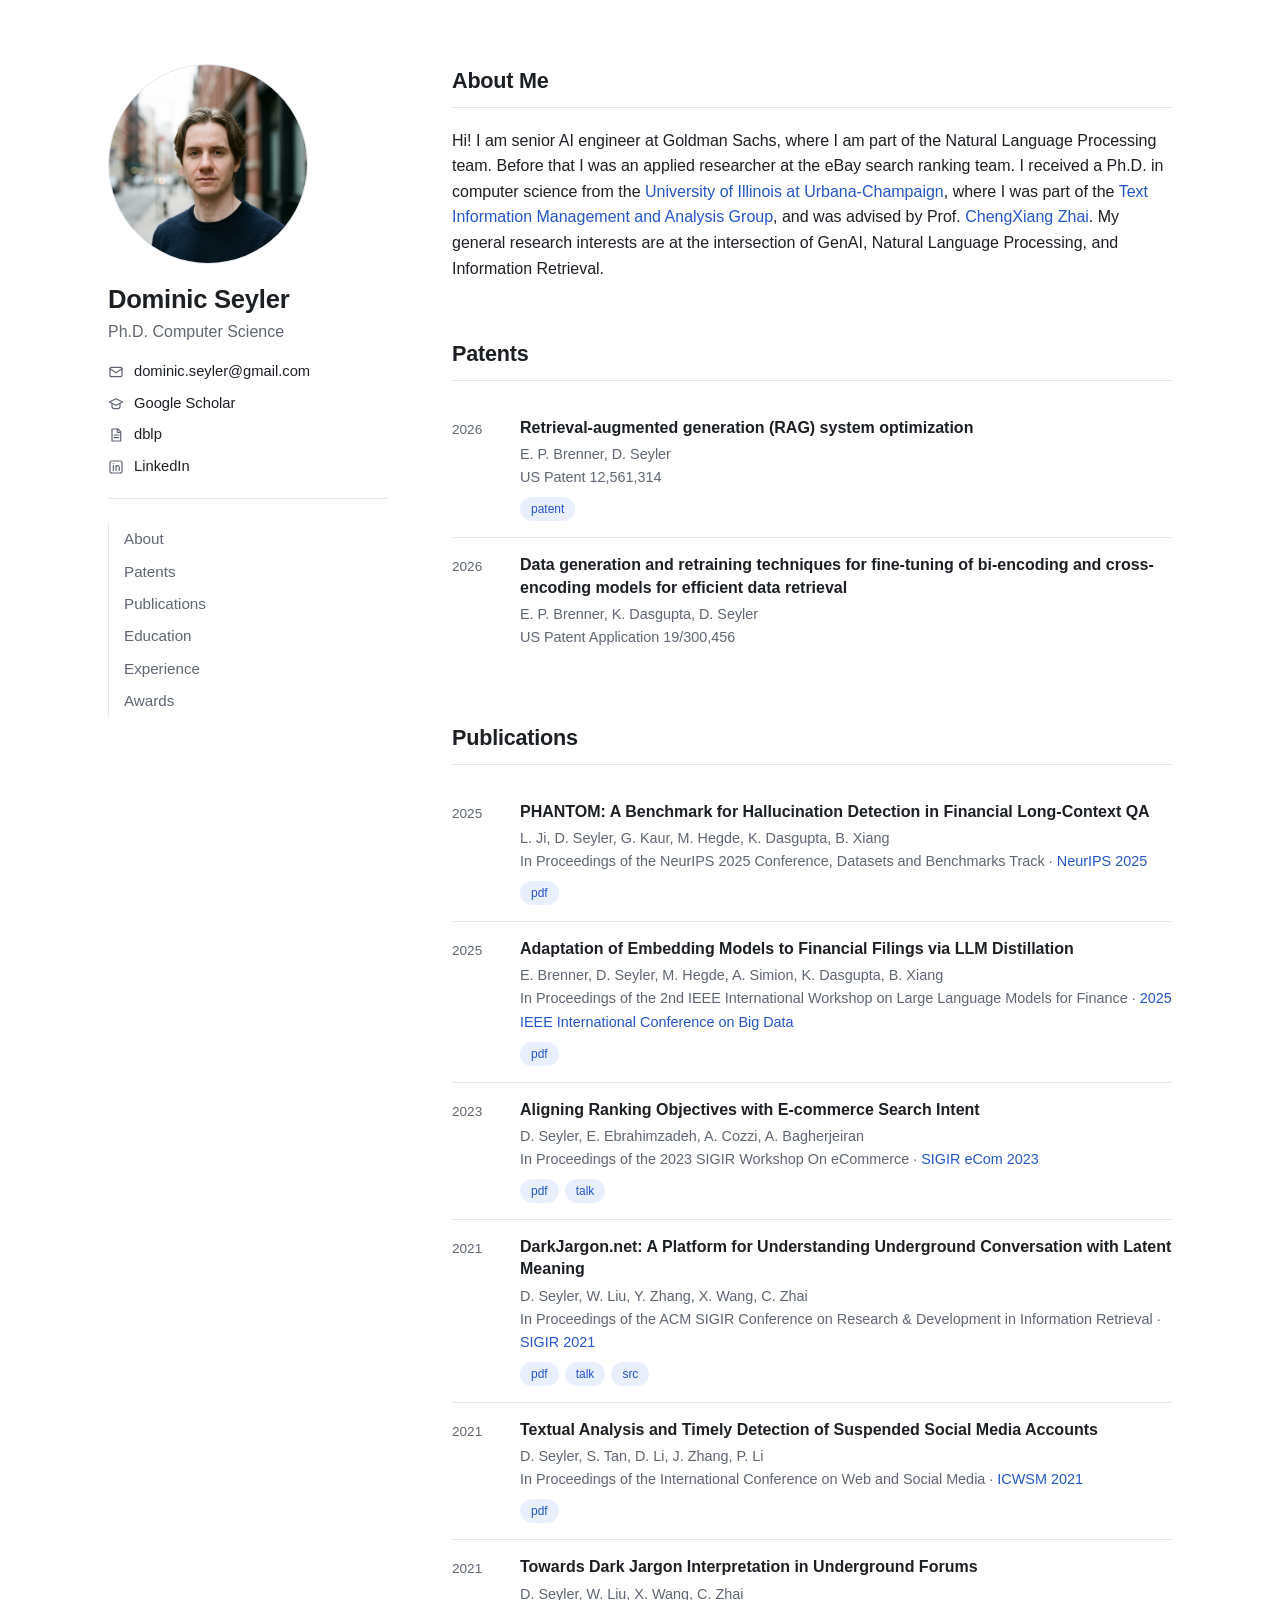
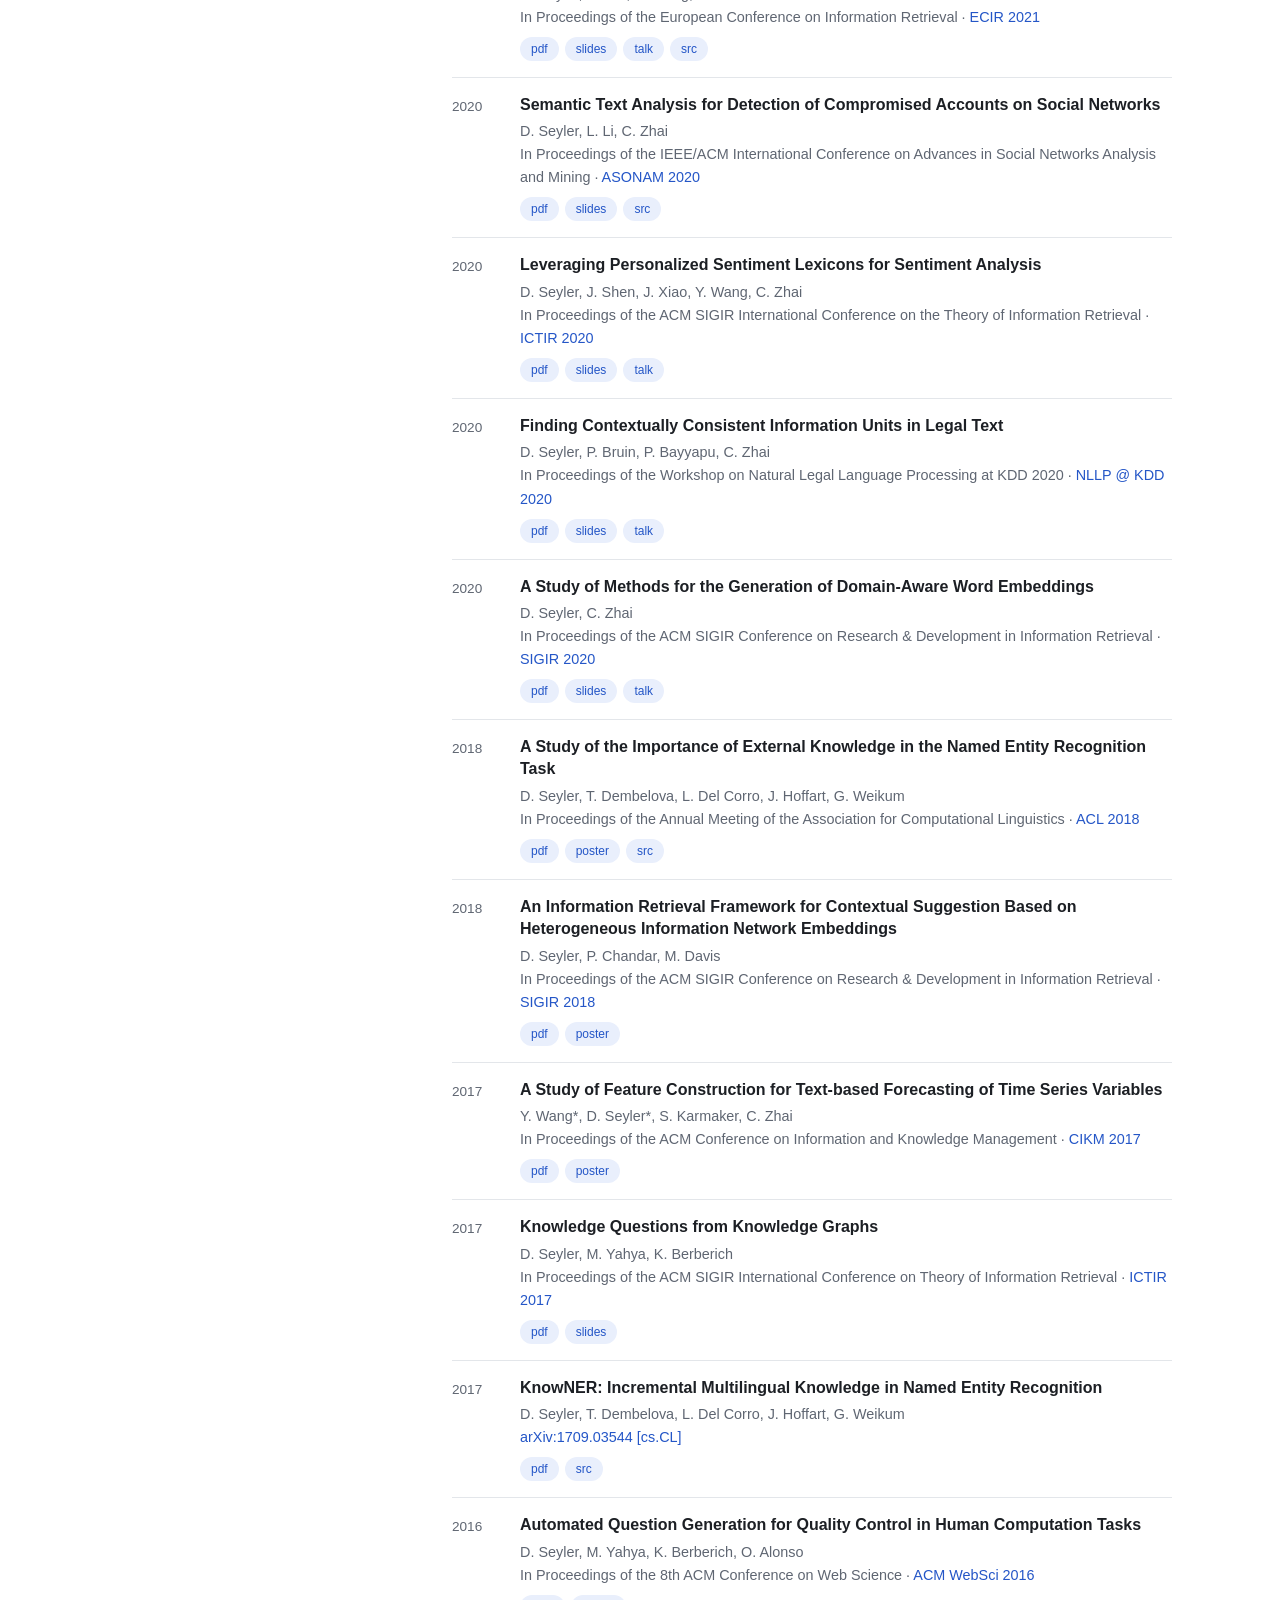
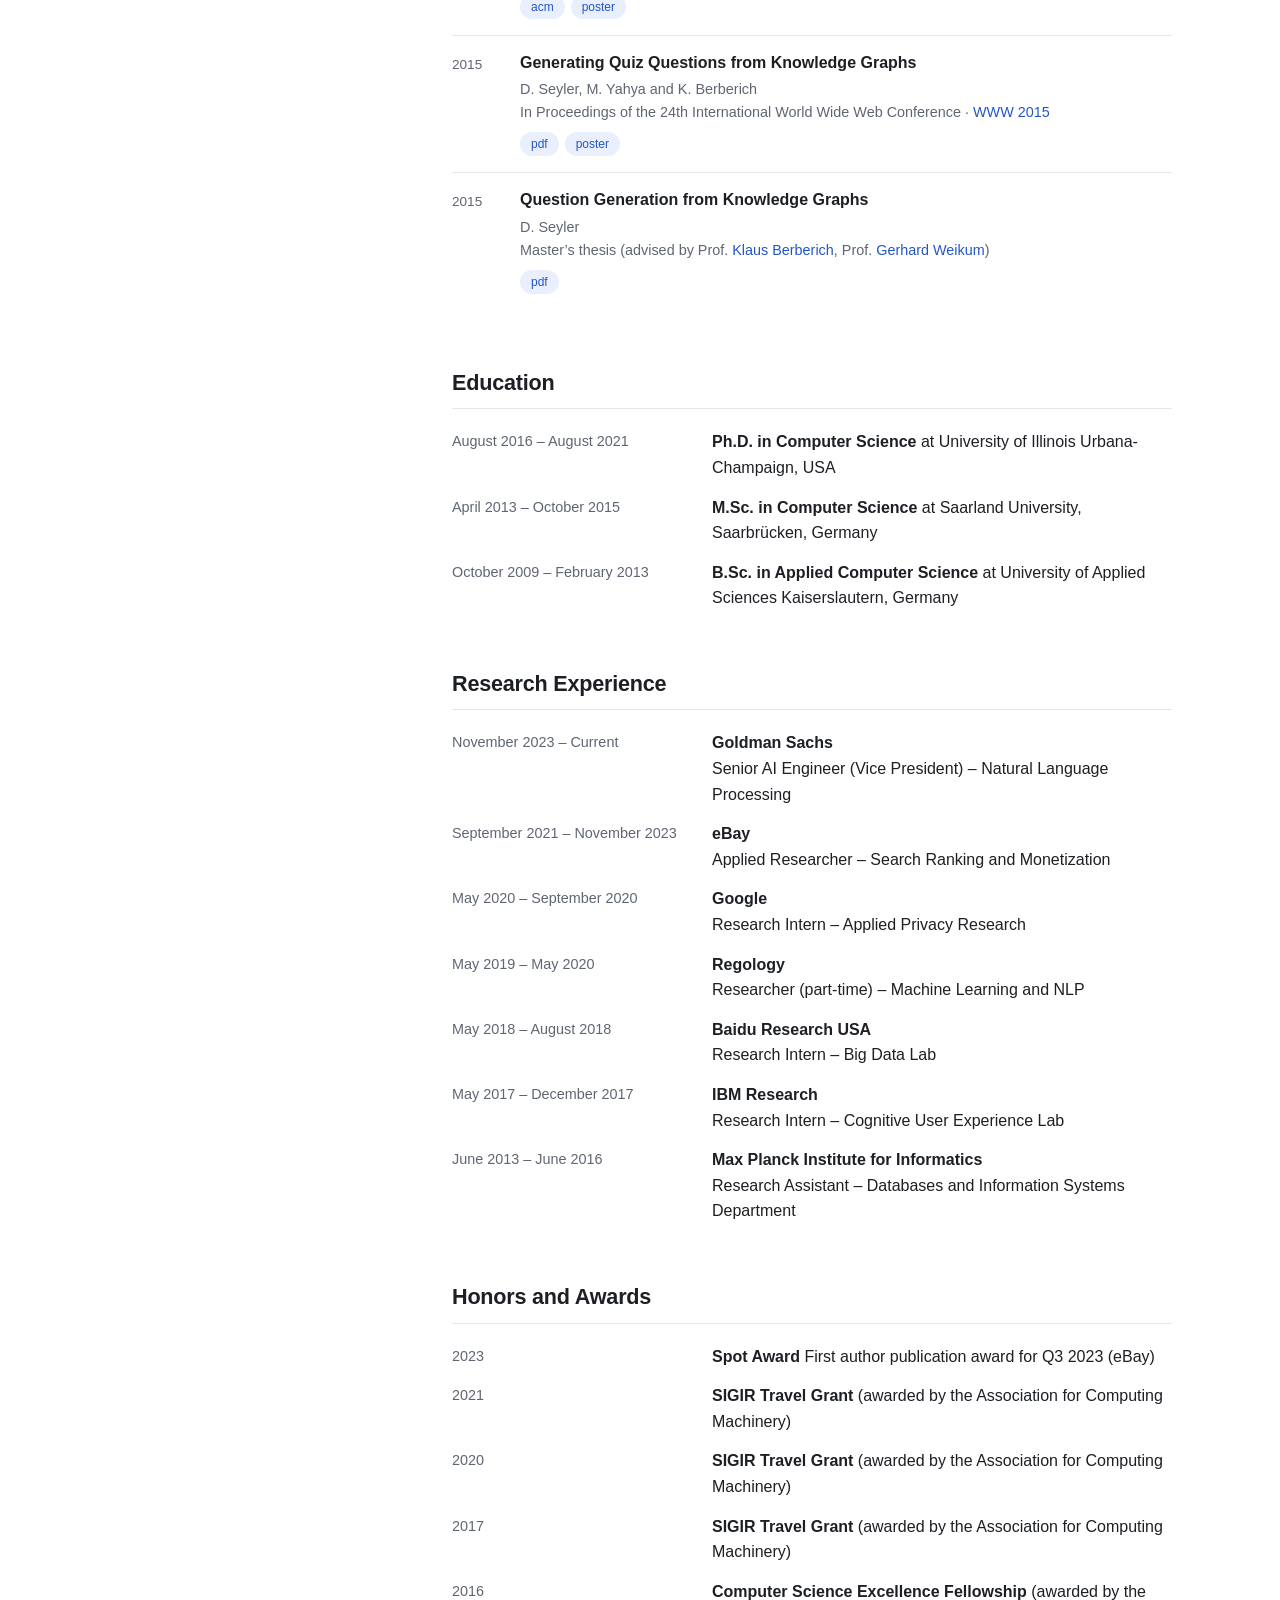
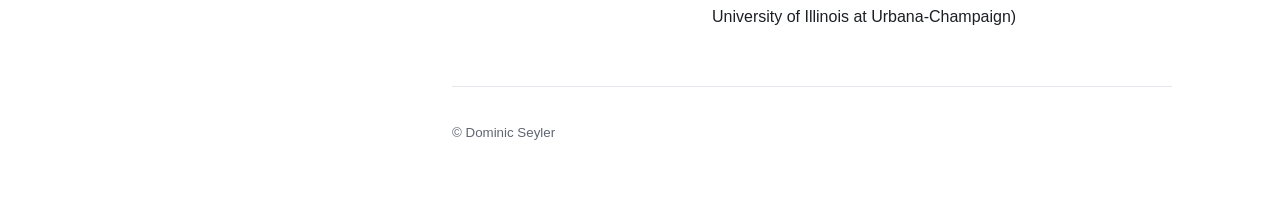
==== commit 96310247: "Add Patents section above Publications Co-Authored-By: Claude Opus 5.5 <noreply@anthropic.com>" ====
--- a/index.html
+++ b/index.html
@@ -70,6 +70,7 @@
     </div>
     <nav class="toc" aria-label="Sections">
       <a href="#about">About</a>
+      <a href="#patents">Patents</a>
       <a href="#publications">Publications</a>
       <a href="#education">Education</a>
       <a href="#experience">Experience</a>
@@ -83,6 +84,29 @@
       <h2>About Me</h2>
       <p>Hi! I am senior AI engineer at Goldman Sachs, where I am part of the Natural Language Processing team. Before that I was an applied researcher at the eBay search ranking team. I received a Ph.D. in computer science from the <a href="http://illinois.edu">University of Illinois at Urbana-Champaign</a>, where I was part of the <a href="http://sifaka.cs.uiuc.edu/ir/">Text Information Management and Analysis Group</a>, and was advised by Prof. <a href="http://czhai.cs.illinois.edu">ChengXiang Zhai</a>.
       My general research interests are at the intersection of GenAI, Natural Language Processing, and Information Retrieval.</p>
+    </section>
+
+    <section id="patents">
+      <h2>Patents</h2>
+
+      <article class="pub">
+        <span class="year">2026</span>
+        <div>
+          <h3><a href="https://patents.google.com/patent/US12561314B2/en">Retrieval-augmented generation (RAG) system optimization</a></h3>
+          <p class="authors">E. P. Brenner, D. Seyler</p>
+          <p class="venue">US Patent 12,561,314</p>
+          <p class="tags"><a class="tag" href="https://patents.google.com/patent/US12561314B2/en">patent</a></p>
+        </div>
+      </article>
+
+      <article class="pub">
+        <span class="year">2026</span>
+        <div>
+          <h3>Data generation and retraining techniques for fine-tuning of bi-encoding and cross-encoding models for efficient data retrieval</h3>
+          <p class="authors">E. P. Brenner, K. Dasgupta, D. Seyler</p>
+          <p class="venue">US Patent Application 19/300,456</p>
+        </div>
+      </article>
     </section>
 
     <section id="publications">
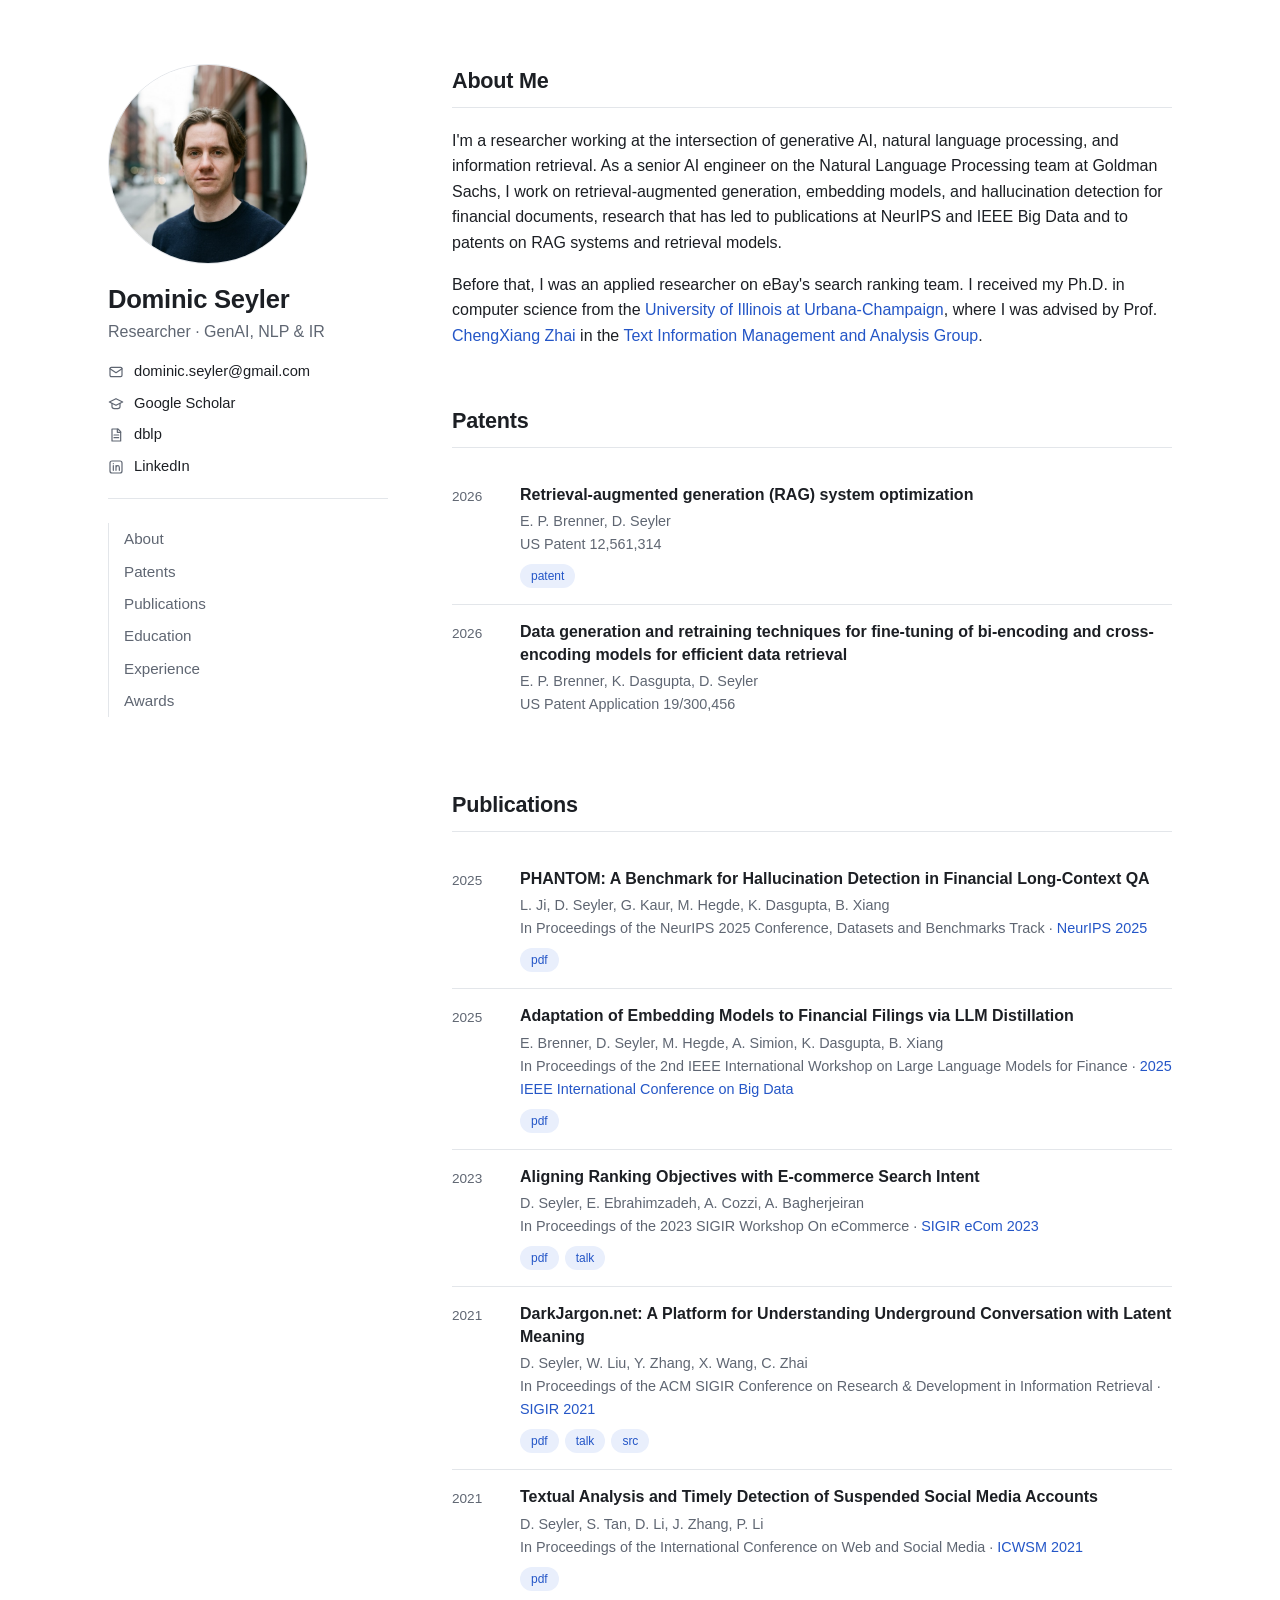
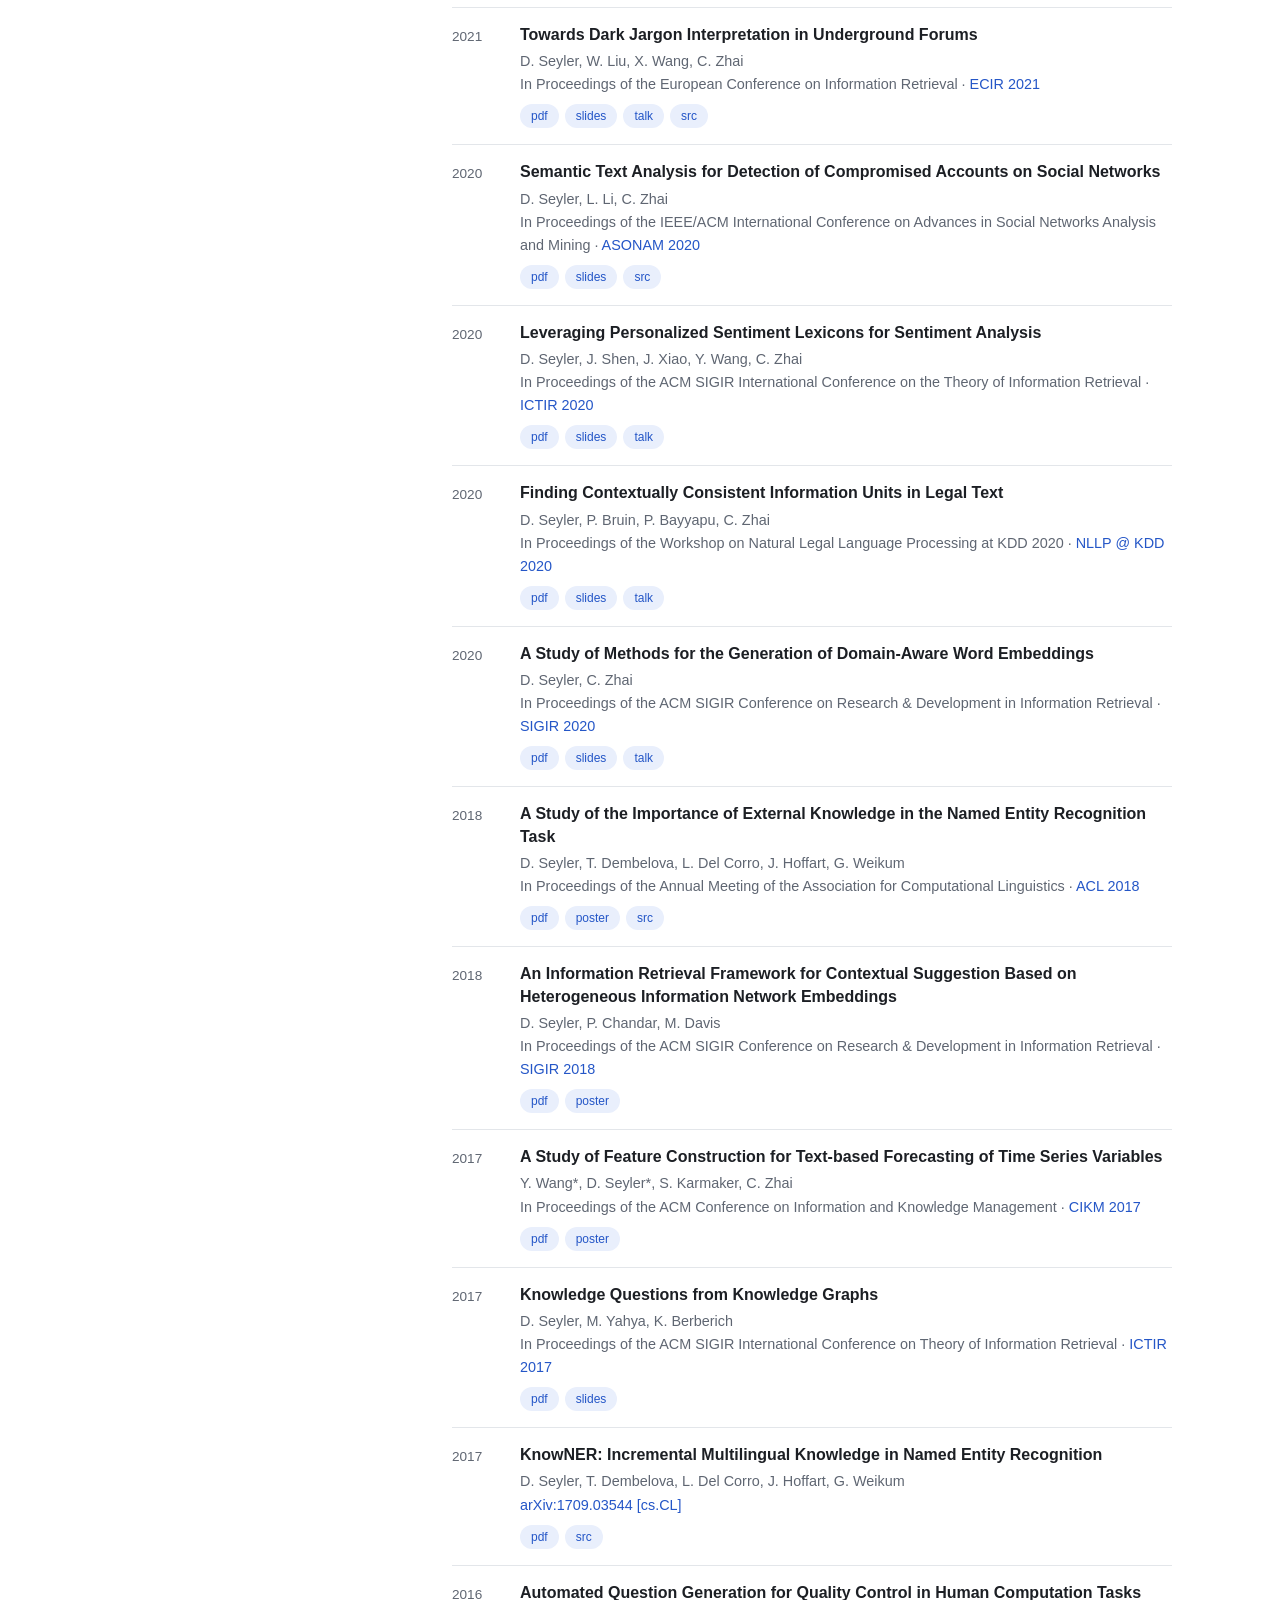
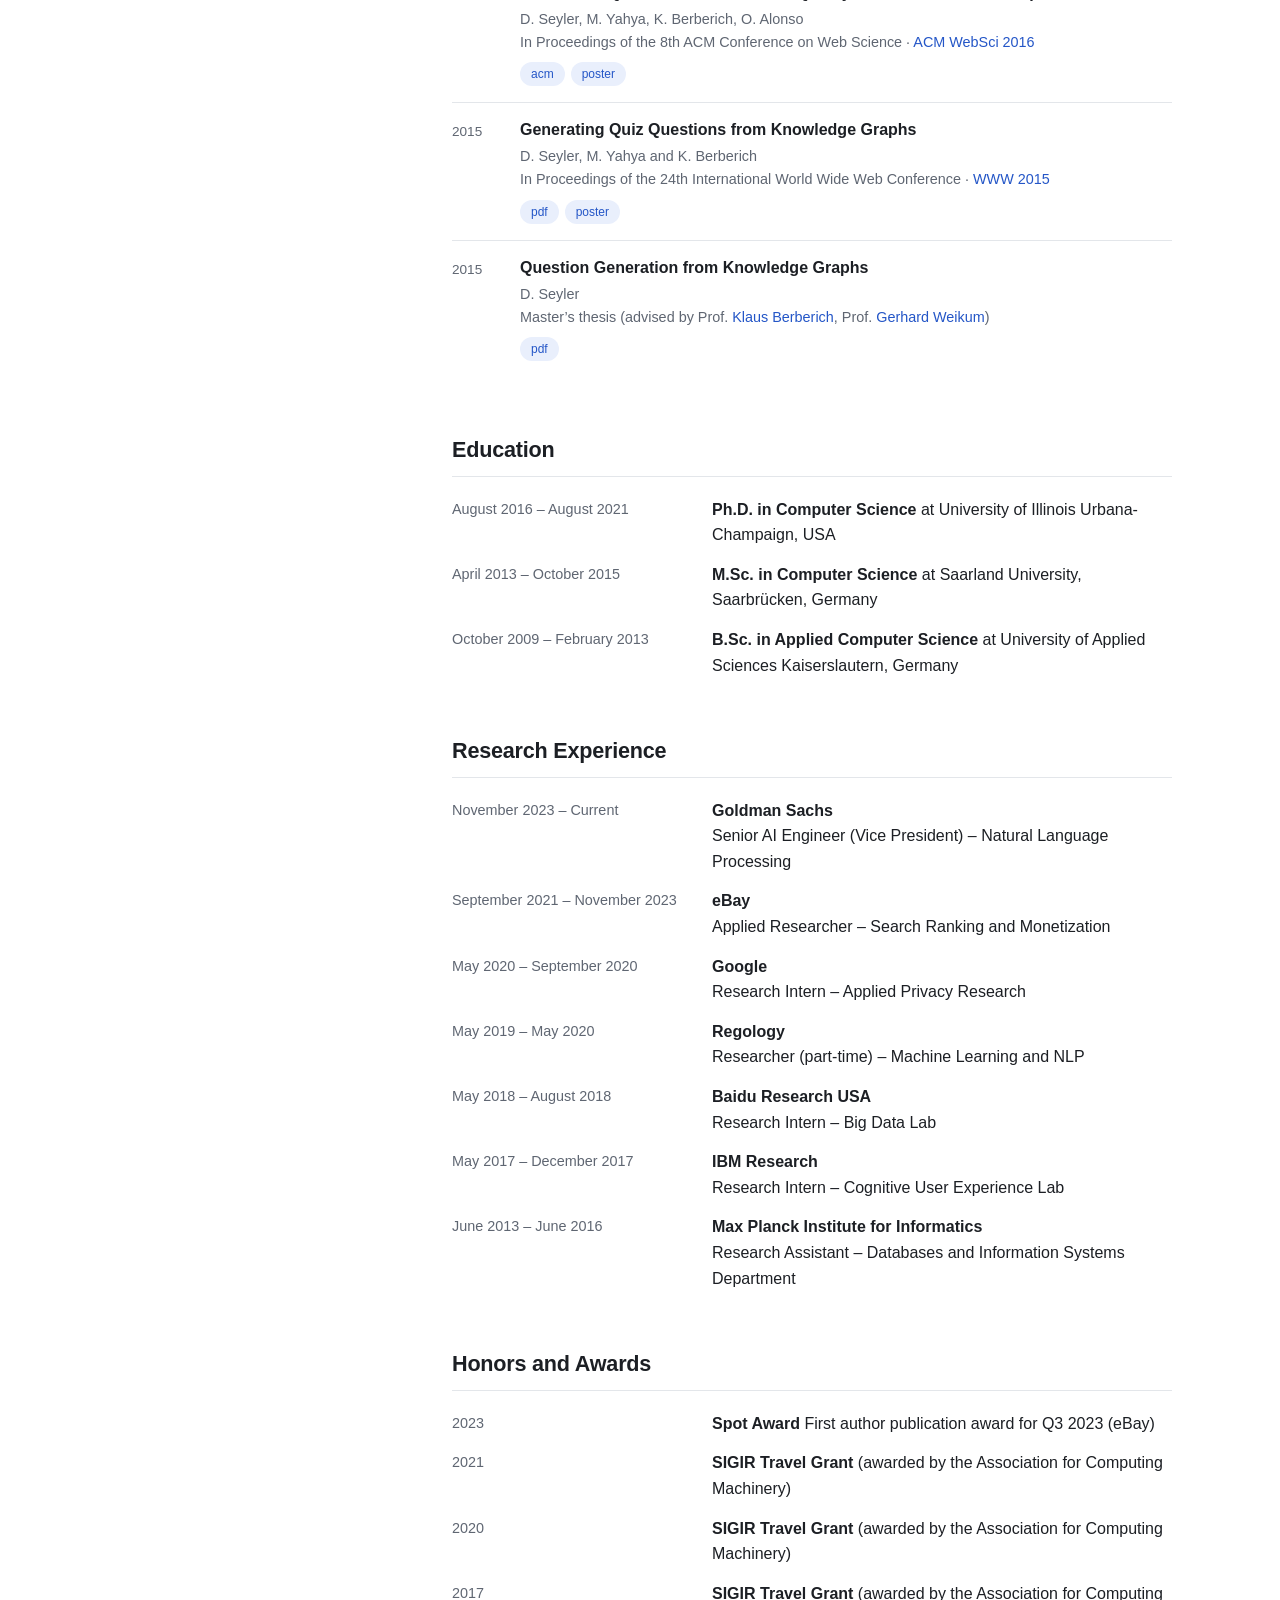
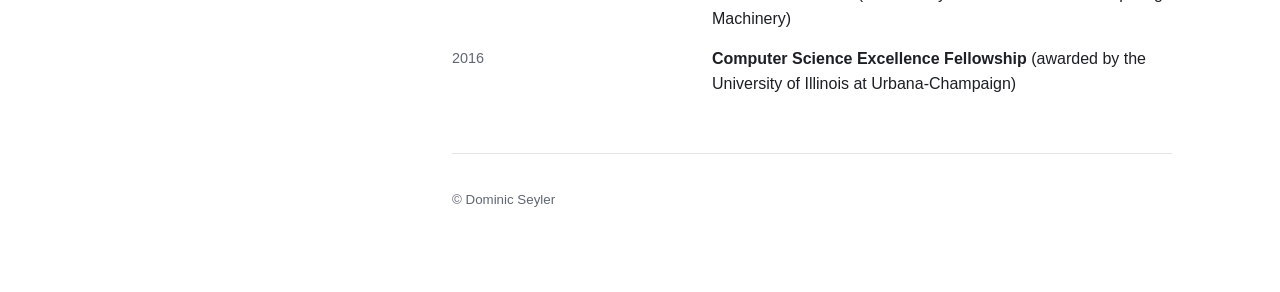
==== commit a3b32a59: "Reframe About Me around research; update tagline and meta descriptions Co-Authored-By: Claude Opus 5" ====
--- a/index.html
+++ b/index.html
@@ -5,10 +5,10 @@
   <meta name="viewport" content="width=device-width, initial-scale=1">
   <meta name="color-scheme" content="light dark">
   <title>Dominic Seyler, Ph.D.</title>
-  <meta name="description" content="Senior AI engineer at Goldman Sachs, Natural Language Processing team. Ph.D. in computer science from the University of Illinois at Urbana-Champaign. Research at the intersection of GenAI, NLP, and Information Retrieval.">
+  <meta name="description" content="Researcher working at the intersection of generative AI, natural language processing, and information retrieval. Senior AI engineer on the NLP team at Goldman Sachs; Ph.D. in computer science from the University of Illinois at Urbana-Champaign.">
   <meta property="og:type" content="profile">
   <meta property="og:title" content="Dominic Seyler, Ph.D.">
-  <meta property="og:description" content="Senior AI engineer at Goldman Sachs, Natural Language Processing team. Research at the intersection of GenAI, NLP, and Information Retrieval.">
+  <meta property="og:description" content="Researcher working at the intersection of generative AI, NLP, and information retrieval. Senior AI engineer at Goldman Sachs.">
   <meta property="og:url" content="https://dominicseyler.com/">
   <meta property="og:image" content="https://dominicseyler.com/files/og-2026.jpg">
   <meta property="og:image:width" content="1200">
@@ -27,7 +27,7 @@
     <img class="photo" src="files/profile-2026.jpg" width="600" height="600" alt="Dominic Seyler">
     <div class="profile-text">
       <h1 class="name"><a href="/">Dominic Seyler</a></h1>
-      <p class="tagline">Ph.D. Computer Science</p>
+      <p class="tagline">Researcher · GenAI, NLP &amp; IR</p>
       <ul class="contact">
         <li id="email">
           <span class="contact-row">
@@ -82,8 +82,8 @@
 
     <section id="about">
       <h2>About Me</h2>
-      <p>Hi! I am senior AI engineer at Goldman Sachs, where I am part of the Natural Language Processing team. Before that I was an applied researcher at the eBay search ranking team. I received a Ph.D. in computer science from the <a href="http://illinois.edu">University of Illinois at Urbana-Champaign</a>, where I was part of the <a href="http://sifaka.cs.uiuc.edu/ir/">Text Information Management and Analysis Group</a>, and was advised by Prof. <a href="http://czhai.cs.illinois.edu">ChengXiang Zhai</a>.
-      My general research interests are at the intersection of GenAI, Natural Language Processing, and Information Retrieval.</p>
+      <p>I'm a researcher working at the intersection of generative AI, natural language processing, and information retrieval. As a senior AI engineer on the Natural Language Processing team at Goldman Sachs, I work on retrieval-augmented generation, embedding models, and hallucination detection for financial documents, research that has led to publications at NeurIPS and IEEE Big Data and to patents on RAG systems and retrieval models.</p>
+      <p>Before that, I was an applied researcher on eBay's search ranking team. I received my Ph.D. in computer science from the <a href="http://illinois.edu">University of Illinois at Urbana-Champaign</a>, where I was advised by Prof. <a href="http://czhai.cs.illinois.edu">ChengXiang Zhai</a> in the <a href="http://sifaka.cs.uiuc.edu/ir/">Text Information Management and Analysis Group</a>.</p>
     </section>
 
     <section id="patents">
--- a/static/site.css
+++ b/static/site.css
@@ -146,6 +146,7 @@
 }
 
 #about p { margin: 0; }
+#about p + p { margin-top: 1em; }
 
 /* Publications */
 
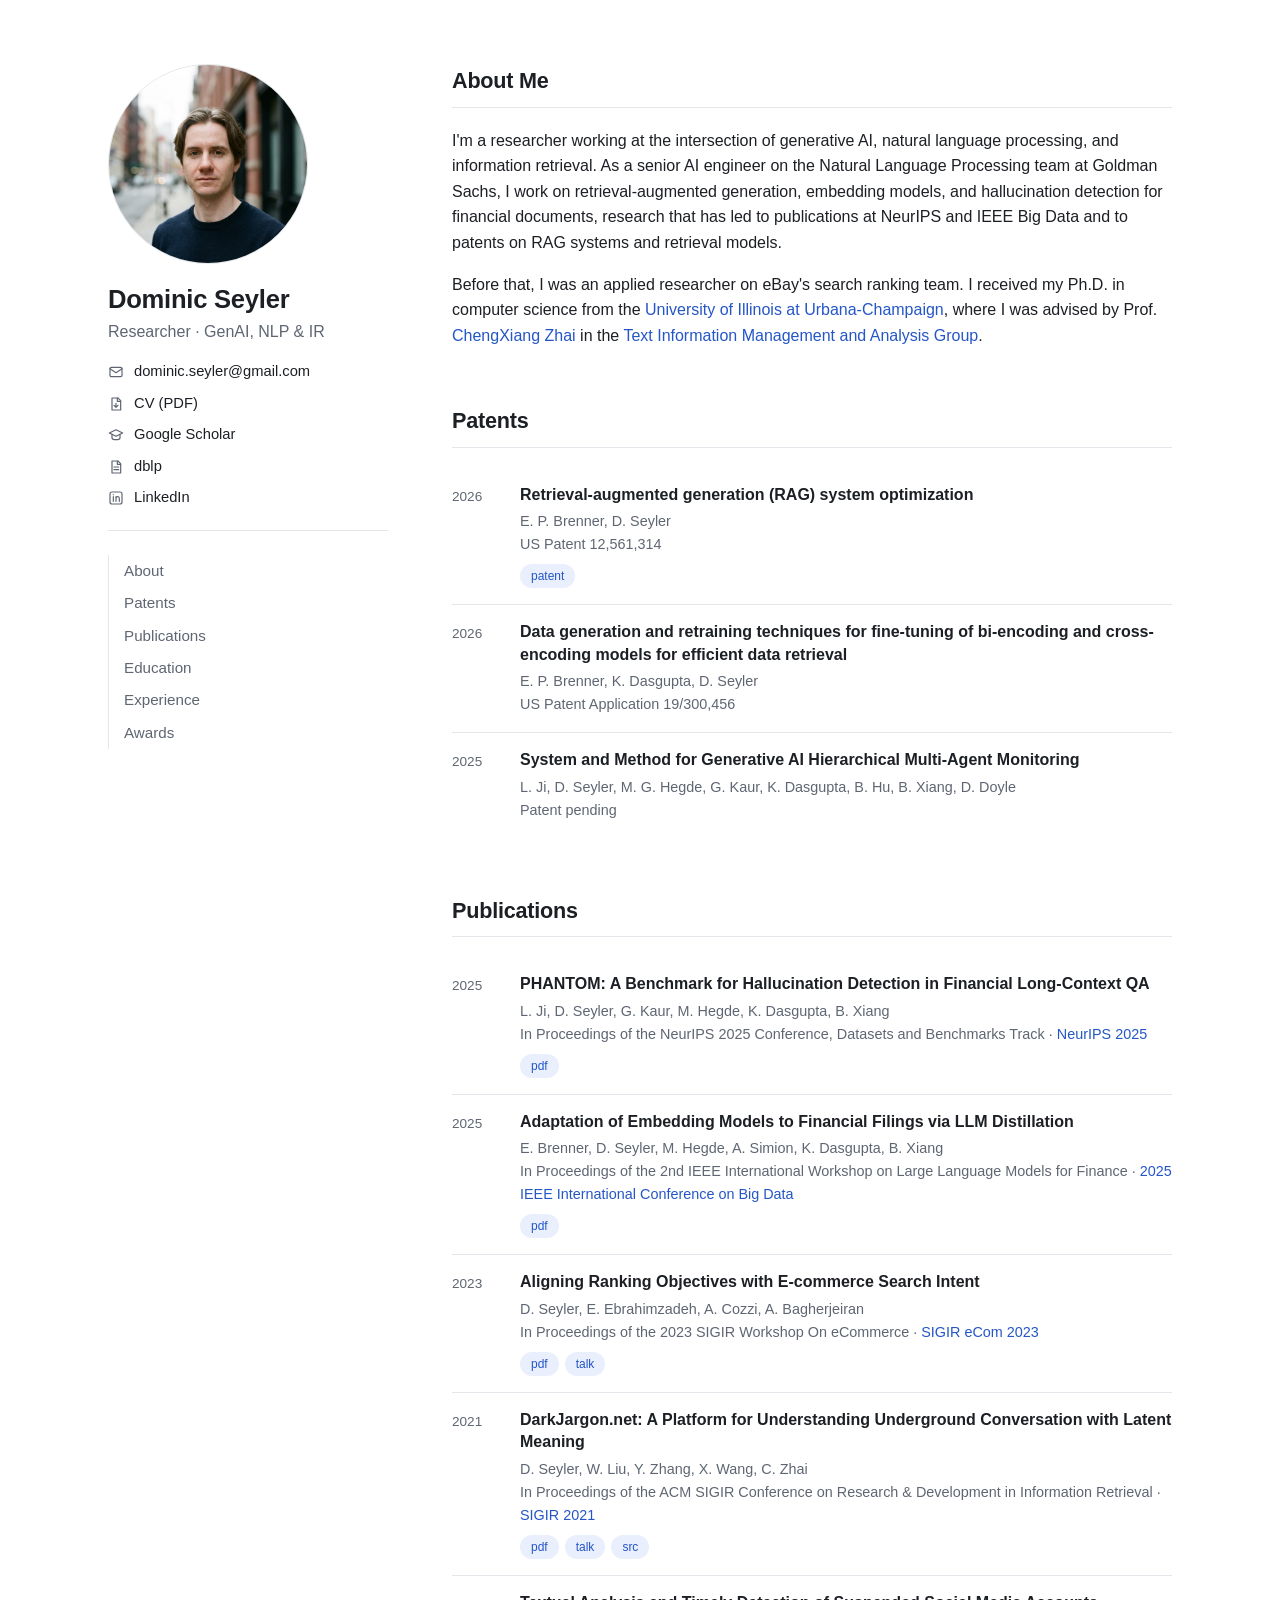
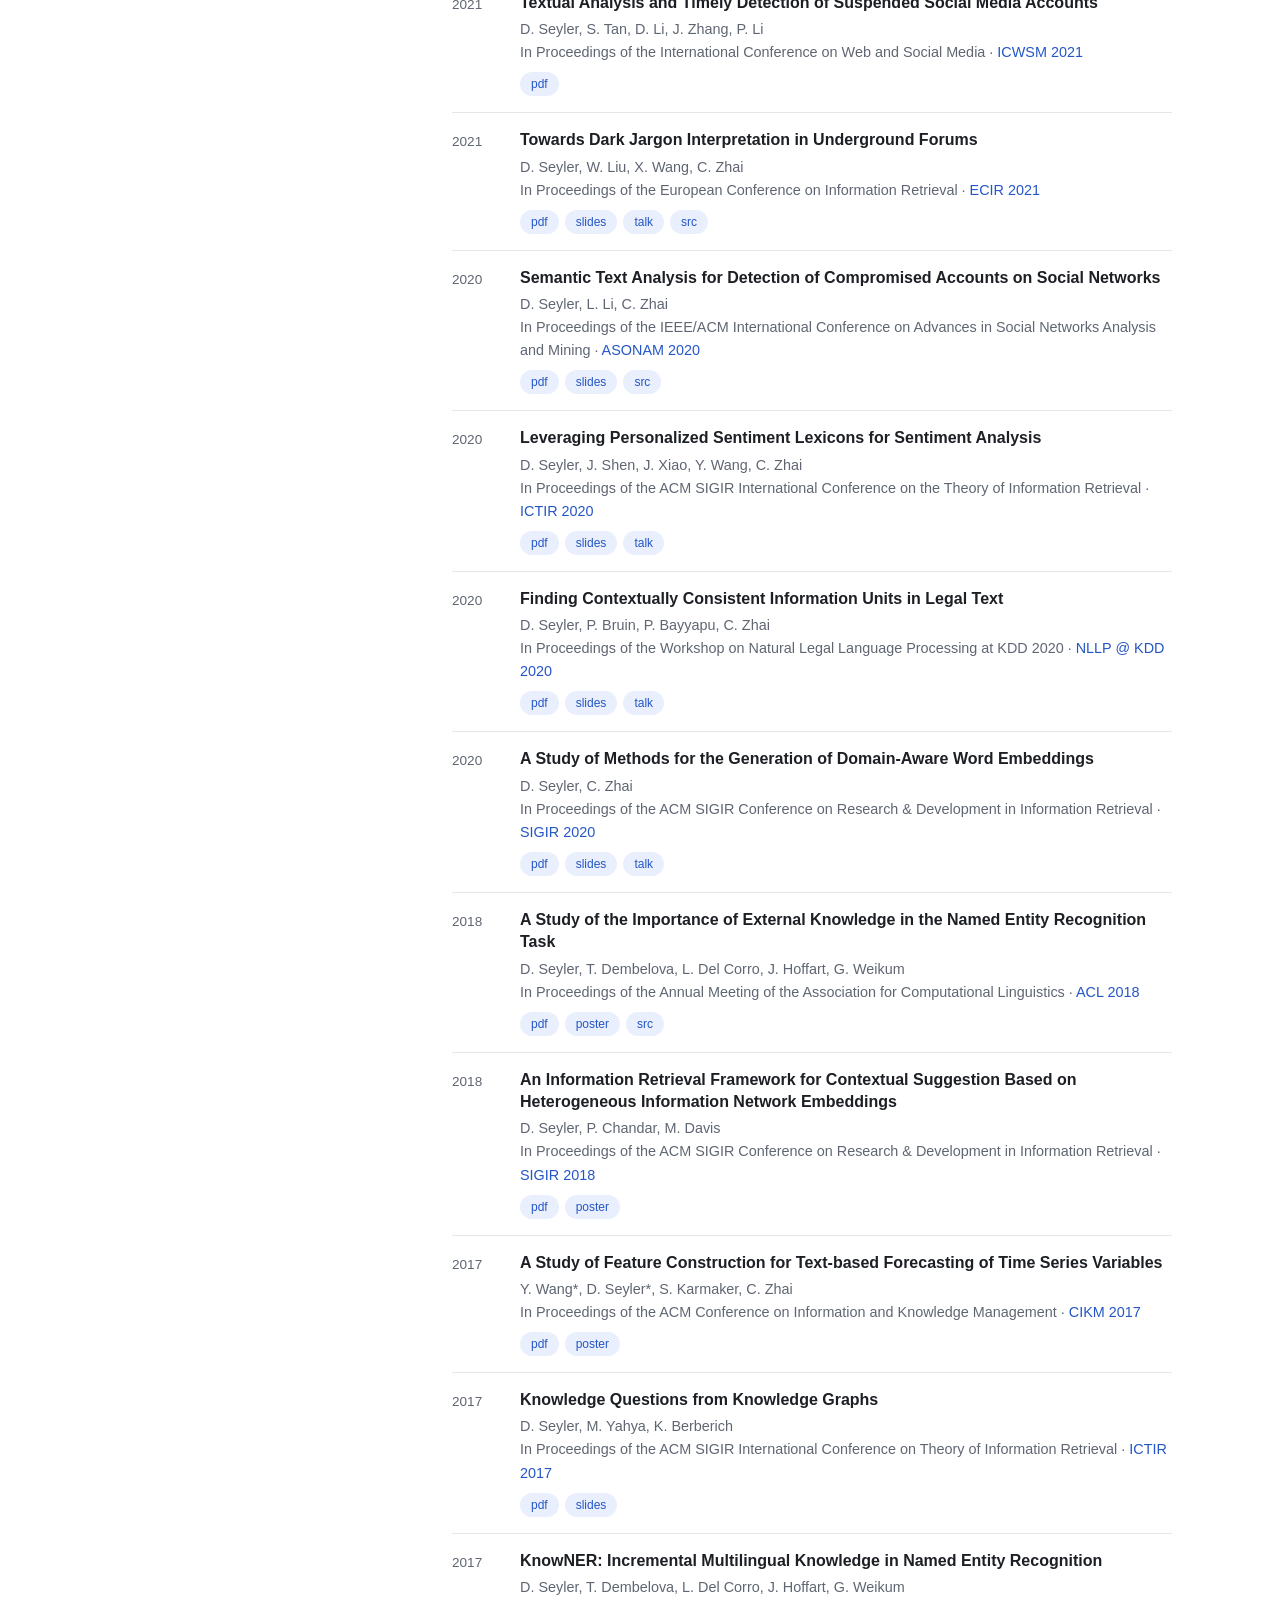
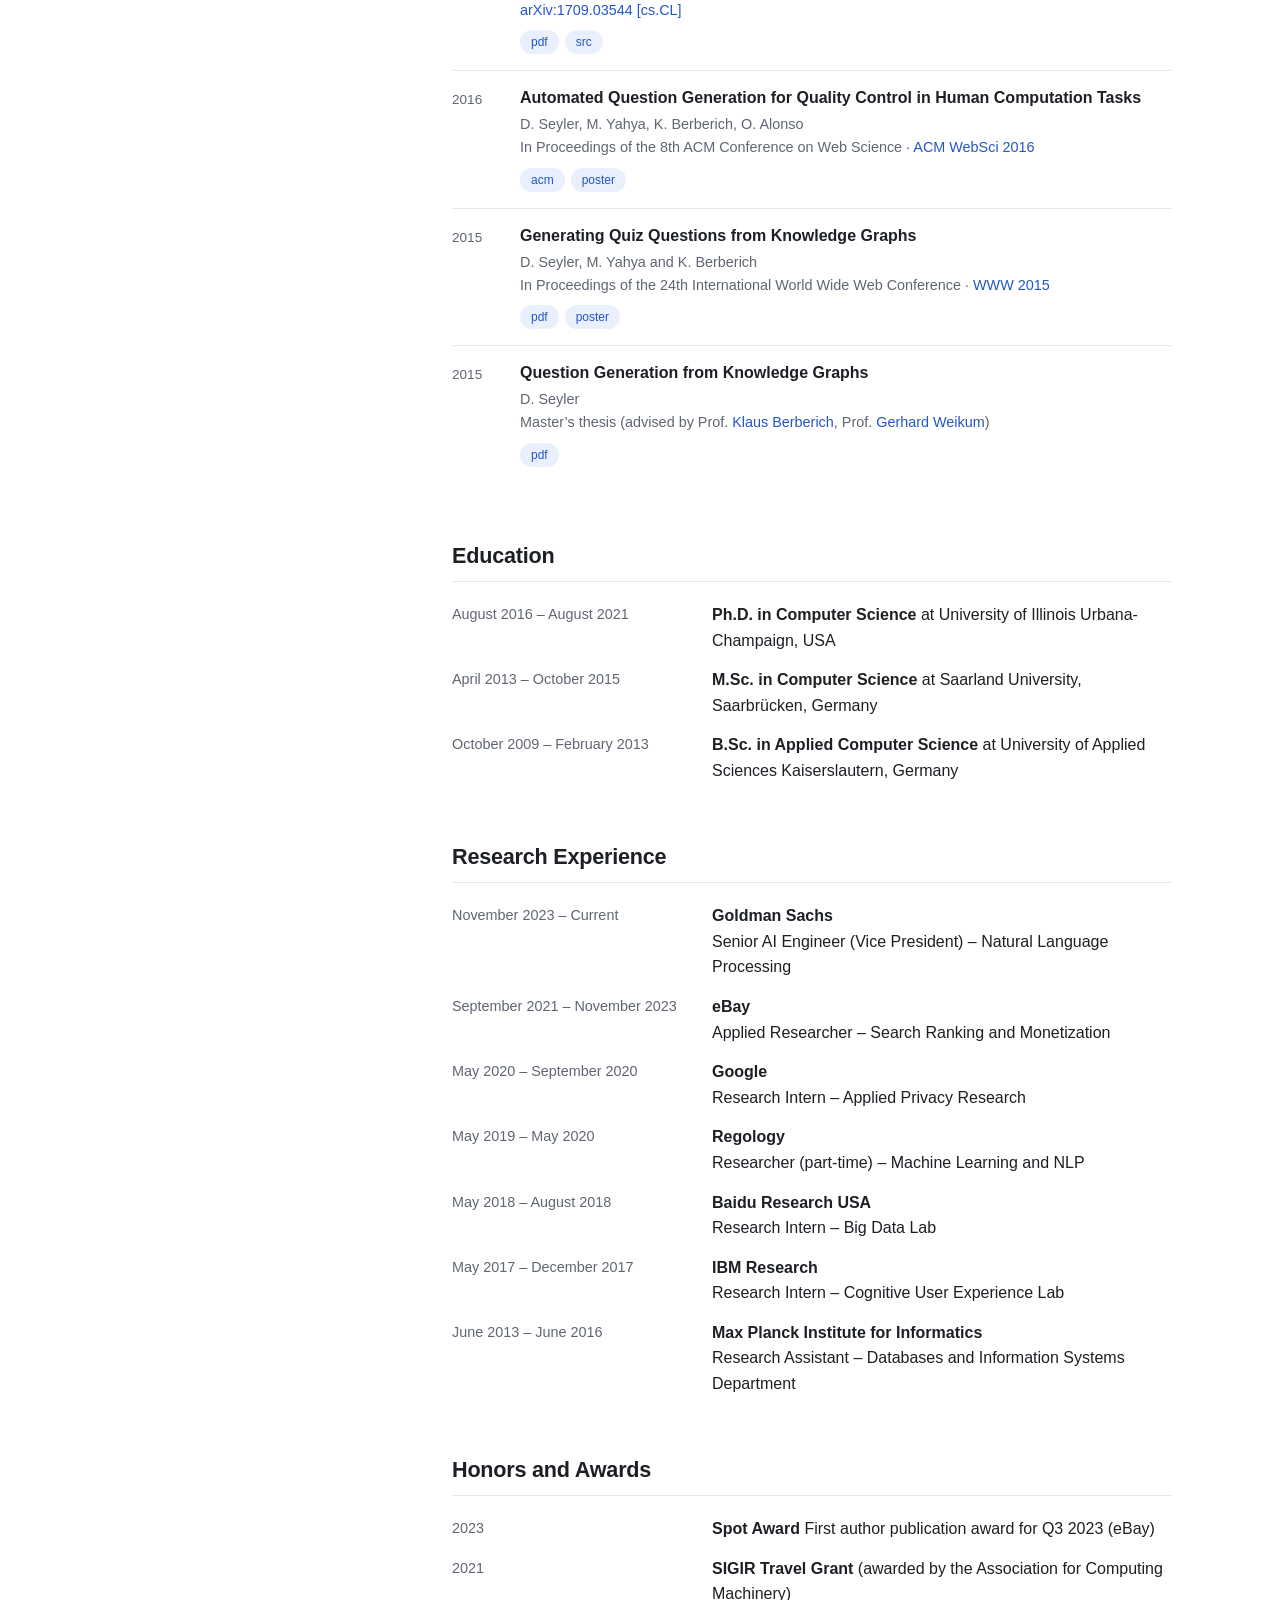
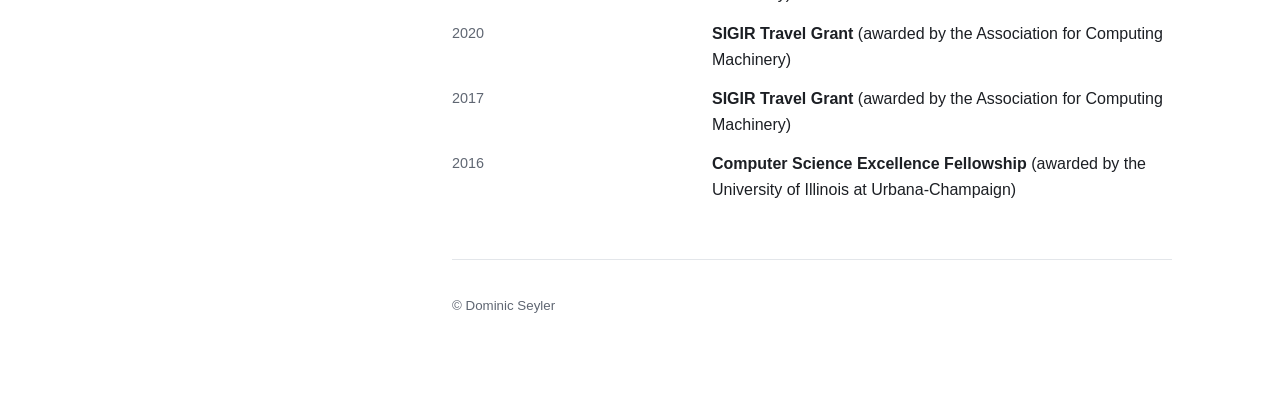
==== commit 14512301: "Add one-page CV (PDF + HTML source), link it in sidebar, add pending patent Also version the stylesh" ====
--- a/index.html
+++ b/index.html
@@ -16,7 +16,7 @@
   <meta property="og:image:alt" content="Portrait of Dominic Seyler">
   <meta name="twitter:card" content="summary">
   <link rel="canonical" href="https://dominicseyler.com/">
-  <link rel="stylesheet" href="static/site.css">
+  <link rel="stylesheet" href="static/site.css?v=4">
 </head>
 <body>
 <a class="skip-link" href="#content">Skip to content</a>
@@ -34,6 +34,12 @@
             <svg viewBox="0 0 24 24" aria-hidden="true"><rect x="3" y="5" width="18" height="14" rx="2"/><path d="m3 7 9 6 9-6"/></svg>
             <span class="label">first_name DOT last_name AT gmail DOT com</span>
           </span>
+        </li>
+        <li>
+          <a class="contact-row" href="files/Dominic_Seyler_CV.pdf">
+            <svg viewBox="0 0 24 24" aria-hidden="true"><path d="M6 3h9l4 4v14H6z"/><path d="M14 3v5h5"/><path d="M12 11v6m-3-3 3 3 3-3"/></svg>
+            <span class="label">CV (PDF)</span>
+          </a>
         </li>
         <li>
           <a class="contact-row" href="https://scholar.google.de/citations?hl=en&amp;user=KsjyIgUAAAAJ">
@@ -107,6 +113,15 @@
           <p class="venue">US Patent Application 19/300,456</p>
         </div>
       </article>
+
+      <article class="pub">
+        <span class="year">2025</span>
+        <div>
+          <h3>System and Method for Generative AI Hierarchical Multi-Agent Monitoring</h3>
+          <p class="authors">L. Ji, D. Seyler, M. G. Hegde, G. Kaur, K. Dasgupta, B. Hu, B. Xiang, D. Doyle</p>
+          <p class="venue">Patent pending</p>
+        </div>
+      </article>
     </section>
 
     <section id="publications">
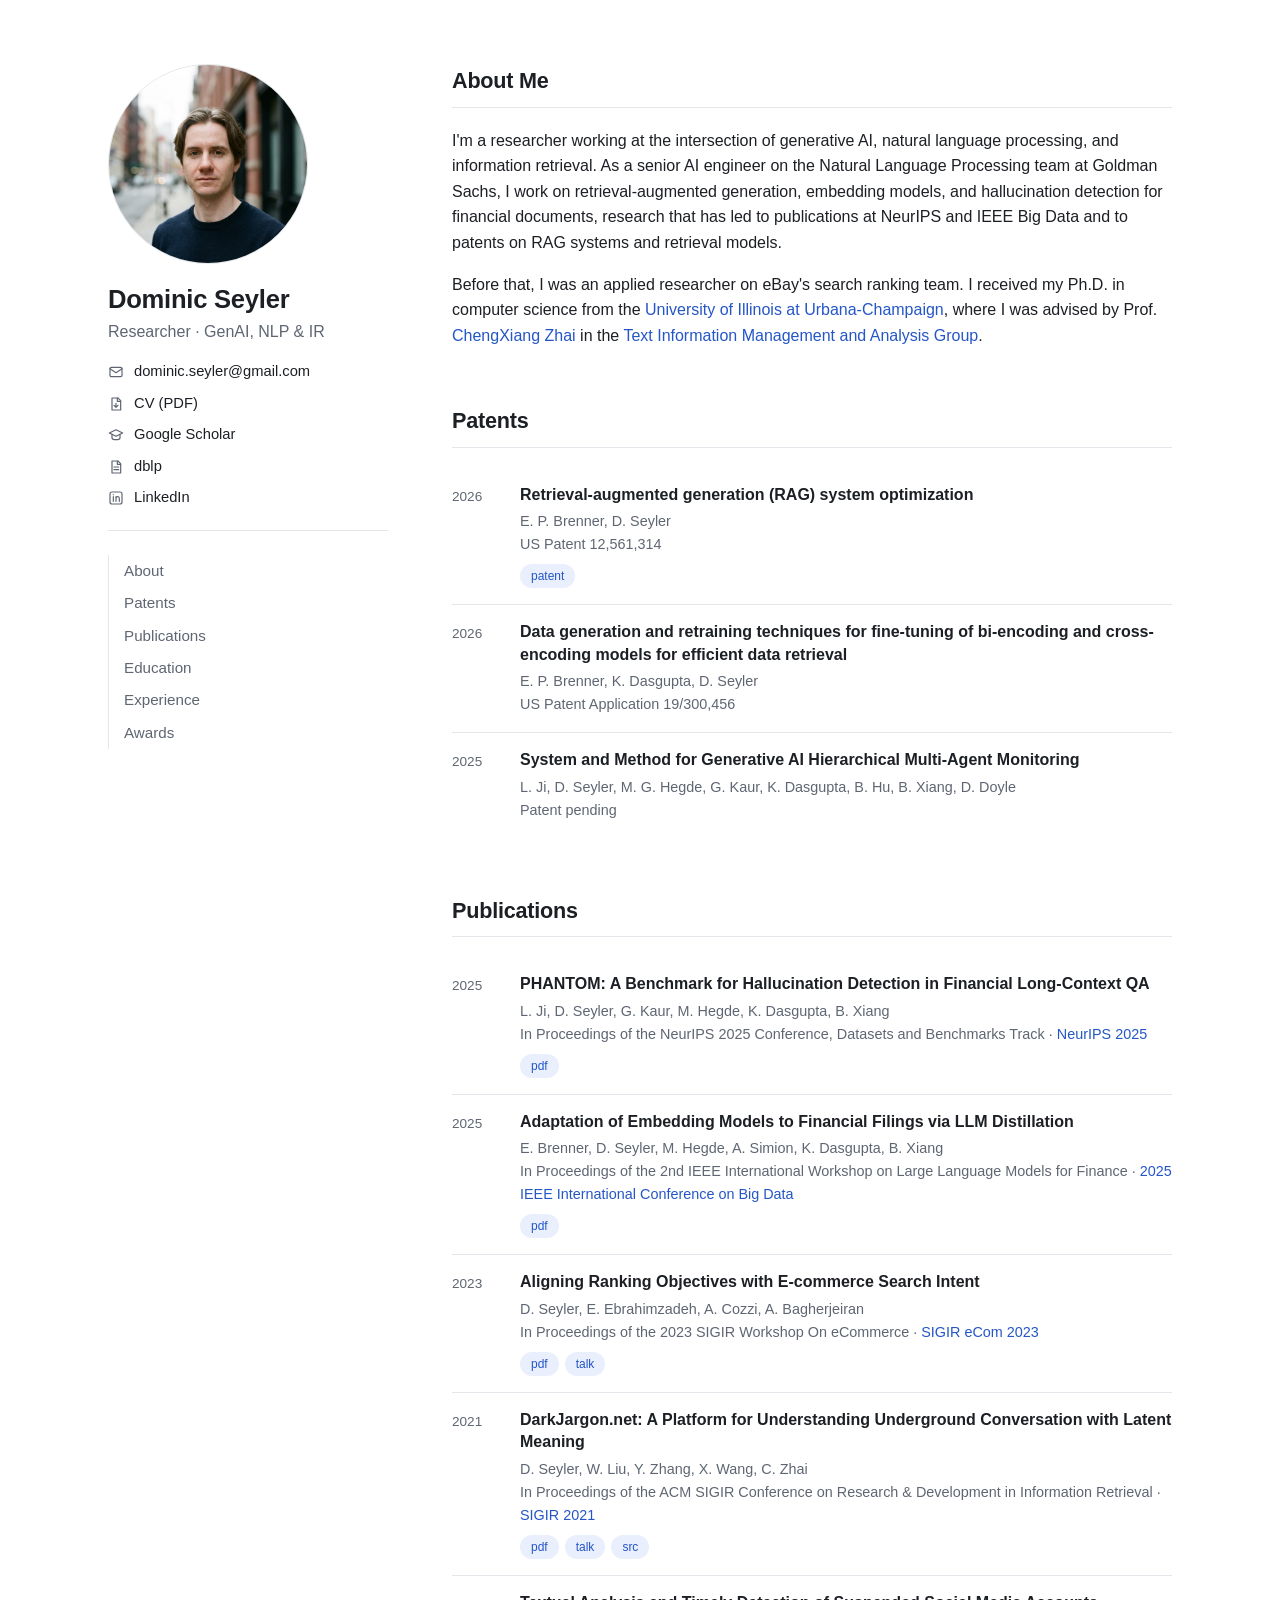
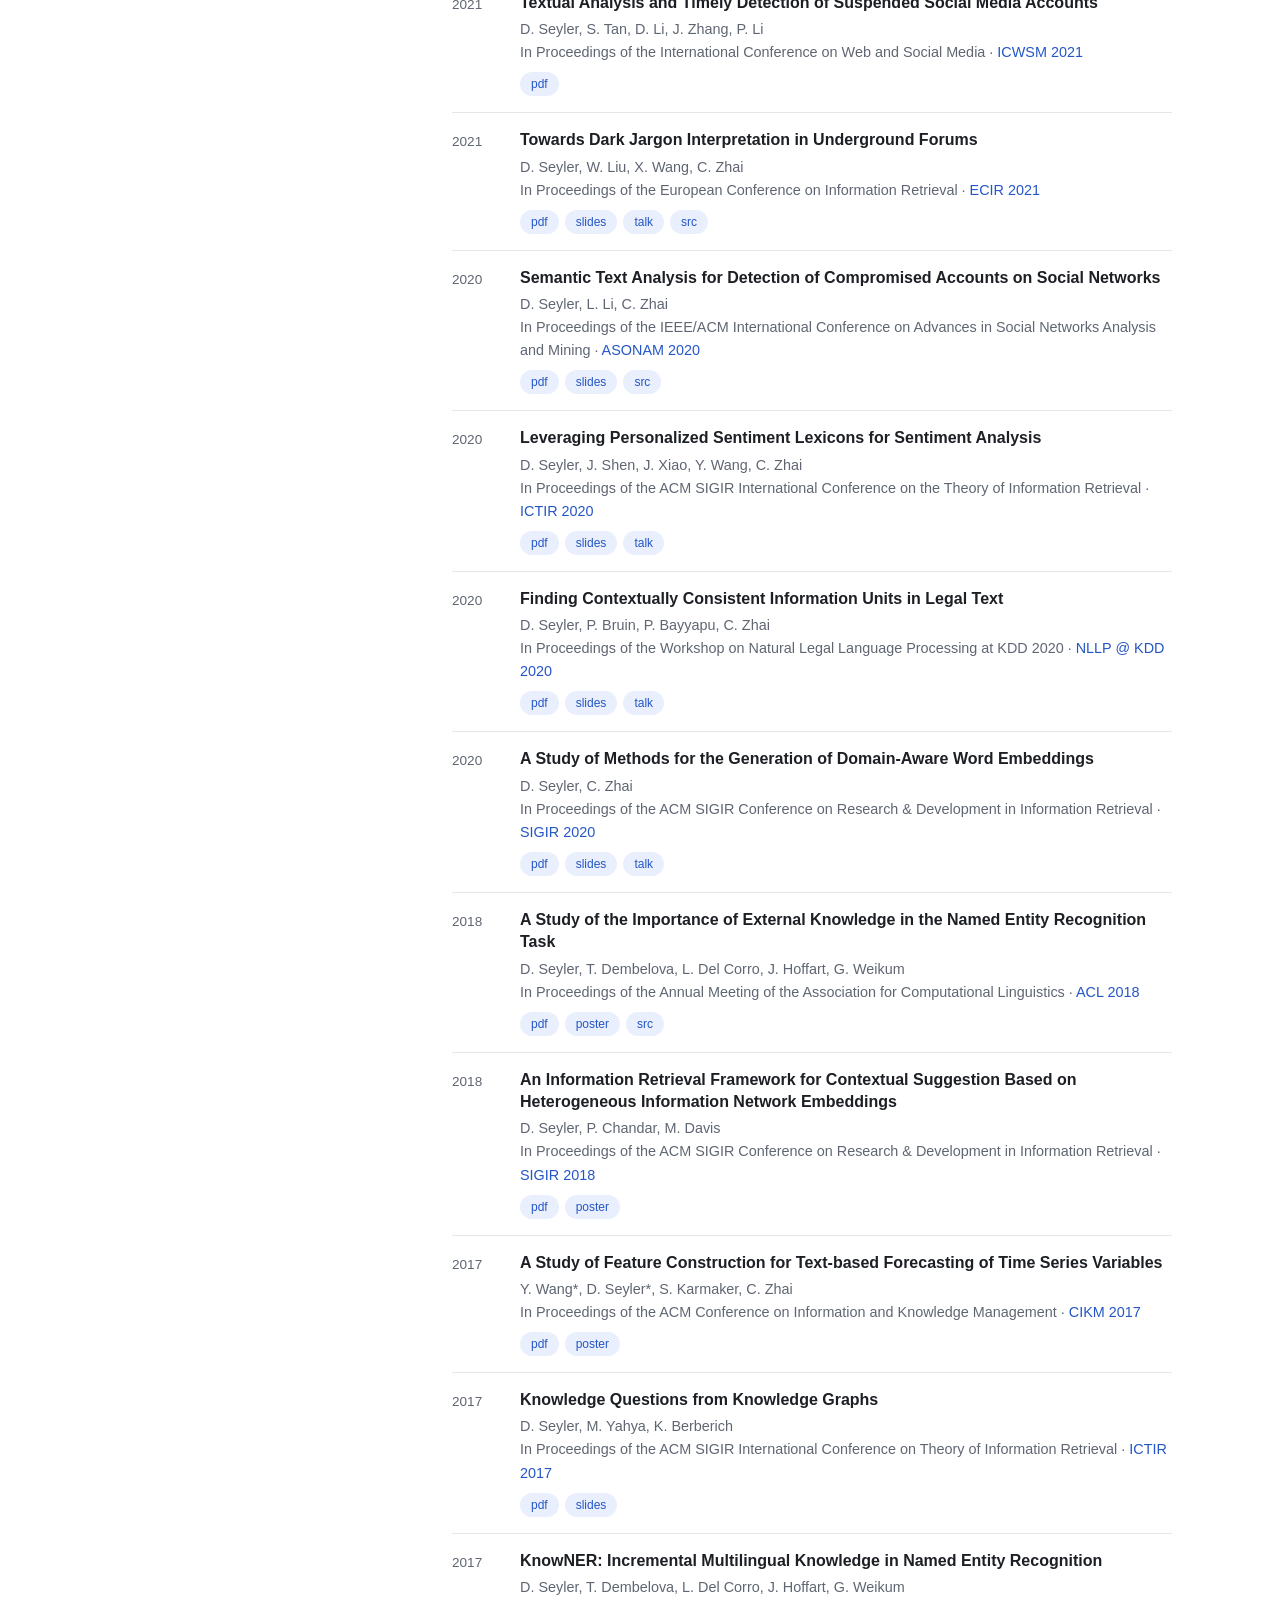
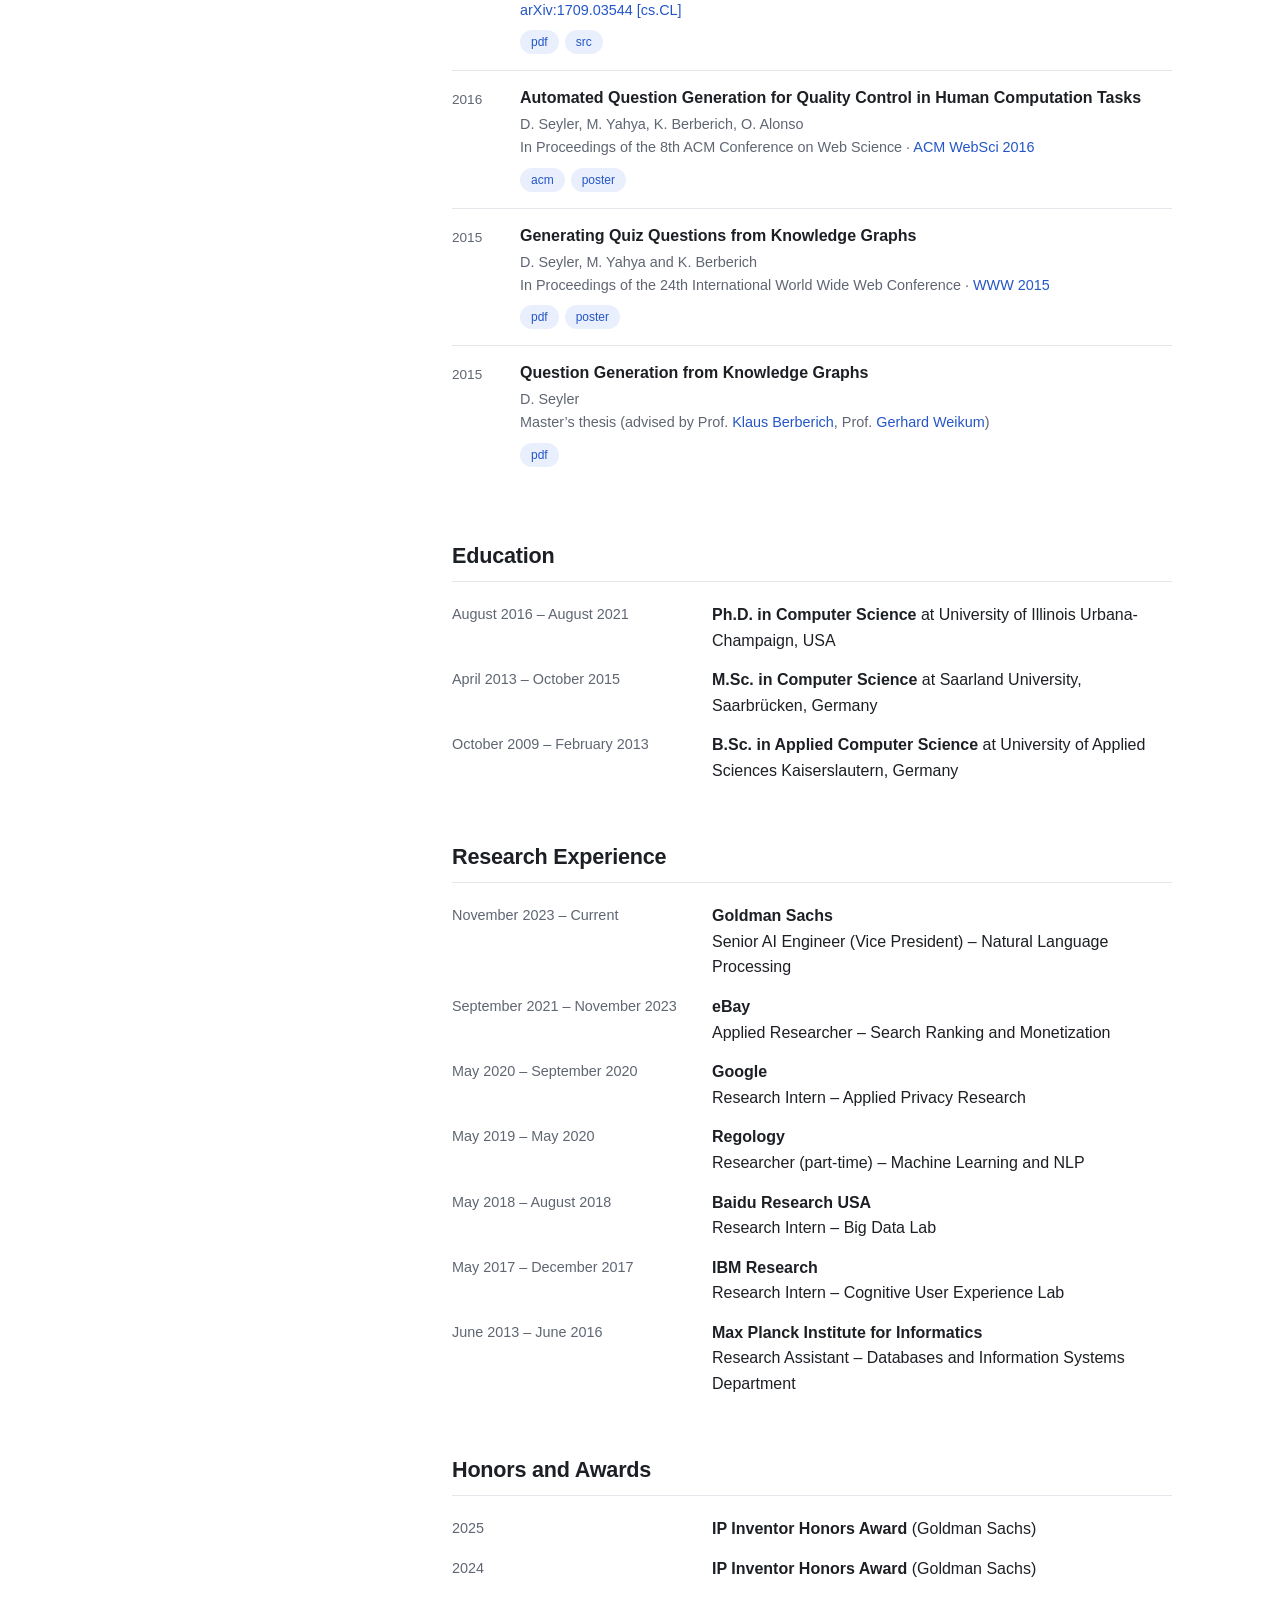
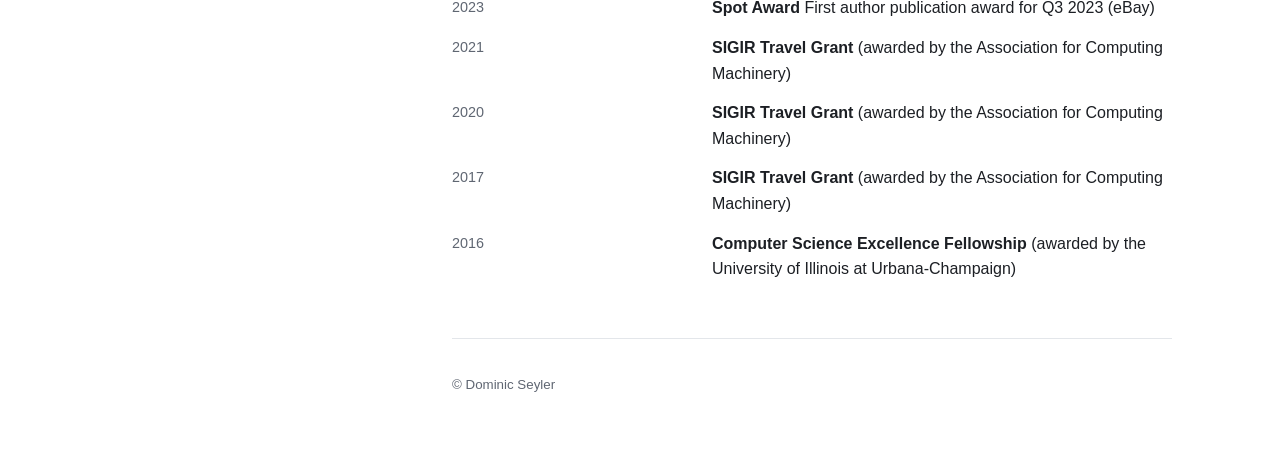
==== commit 15ef75f3: "Add Goldman Sachs IP Inventor Honors Awards (2024, 2025) Co-Authored-By: Claude Opus 5.5 <noreply@an" ====
--- a/index.html
+++ b/index.html
@@ -362,6 +362,10 @@
     <section id="awards">
       <h2>Honors and Awards</h2>
       <dl class="timeline">
+        <dt>2025</dt>
+        <dd><strong>IP Inventor Honors Award</strong> (Goldman Sachs)</dd>
+        <dt>2024</dt>
+        <dd><strong>IP Inventor Honors Award</strong> (Goldman Sachs)</dd>
         <dt>2023</dt>
         <dd><strong>Spot Award</strong> First author publication award for Q3 2023 (eBay)</dd>
         <dt>2021</dt>
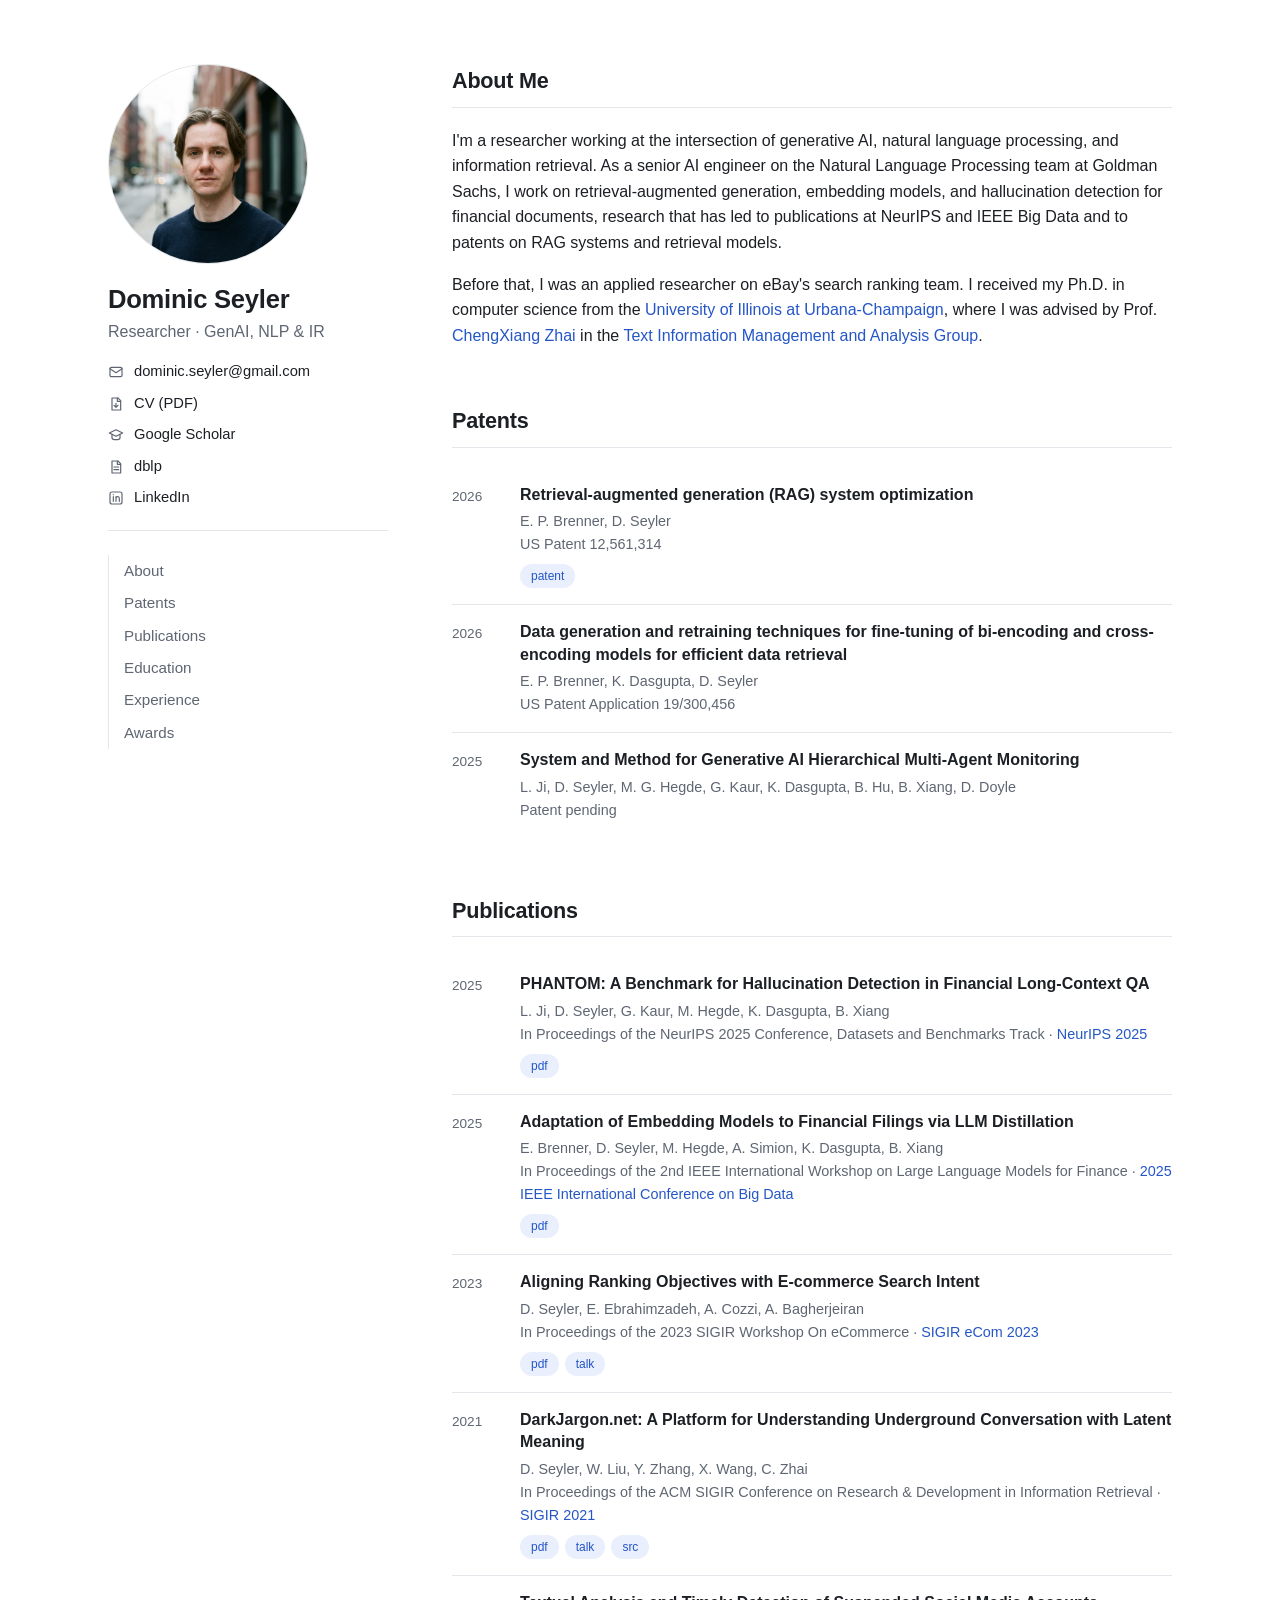
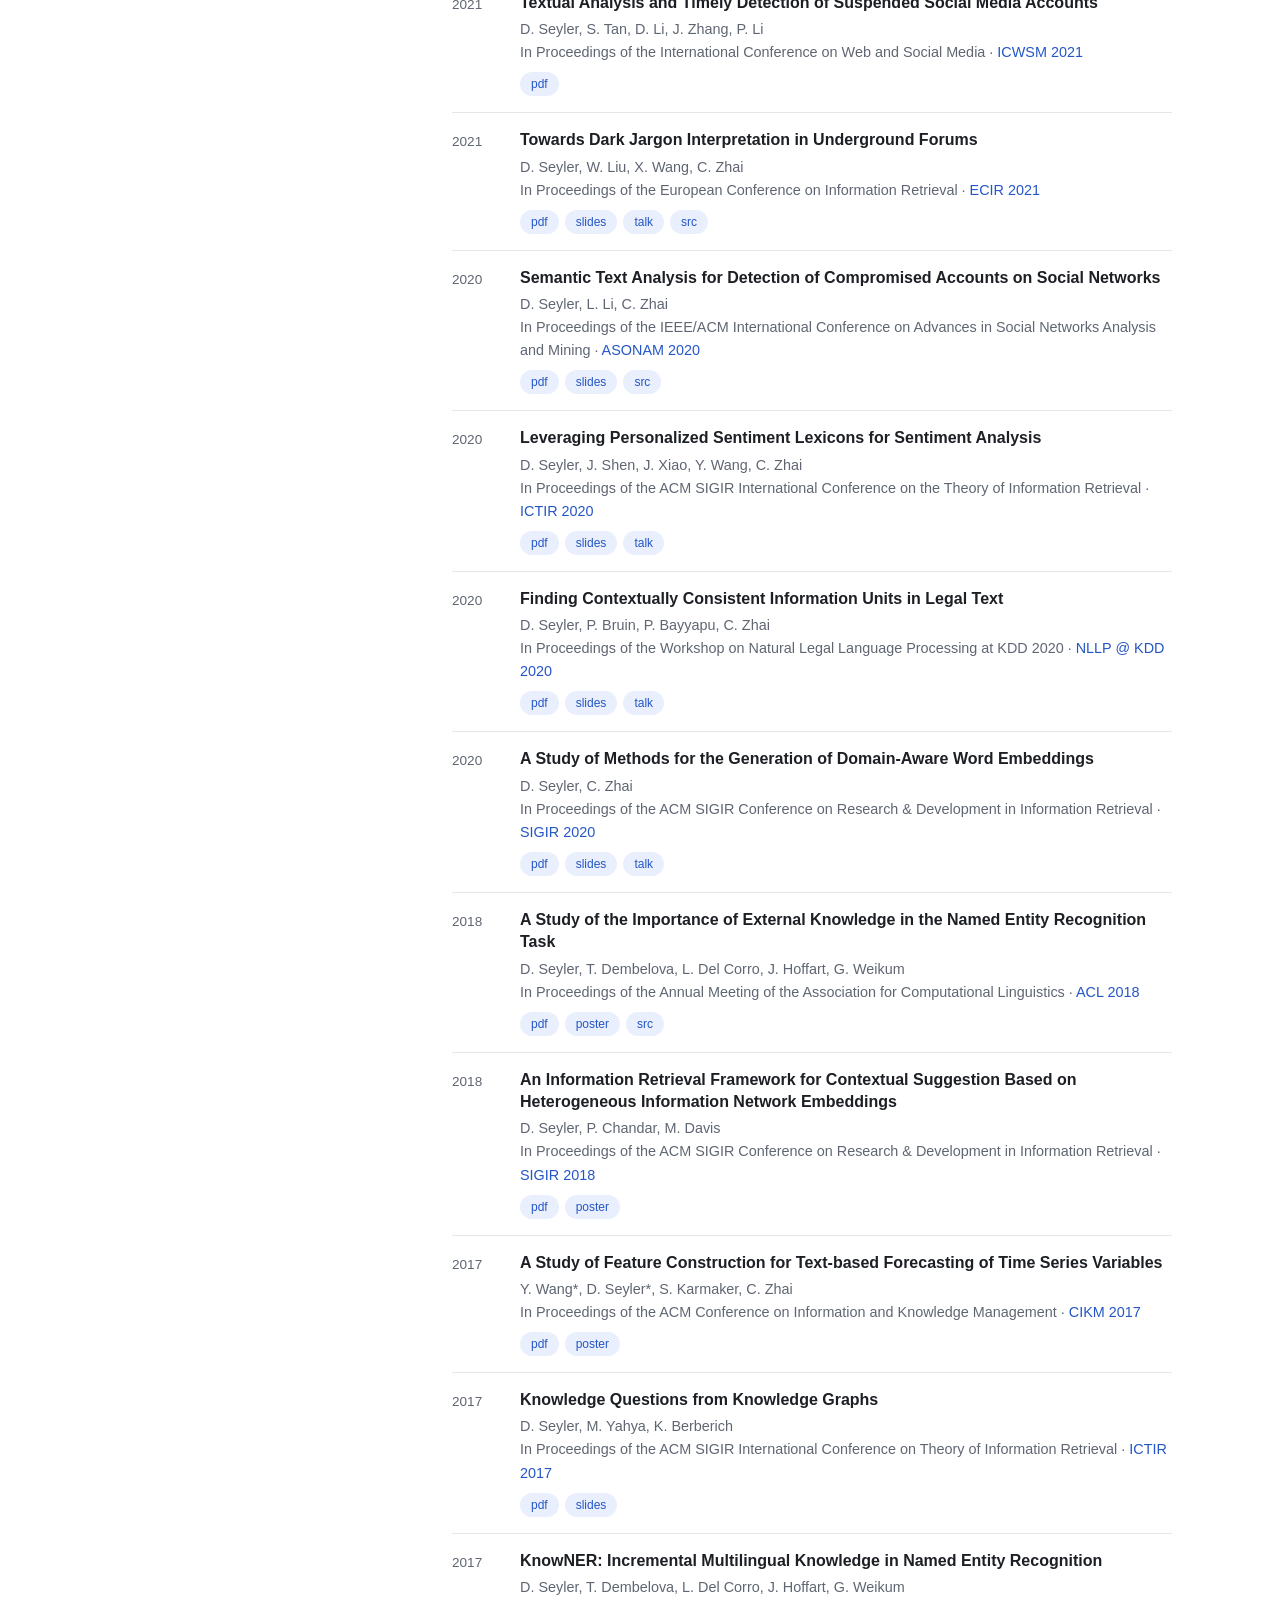
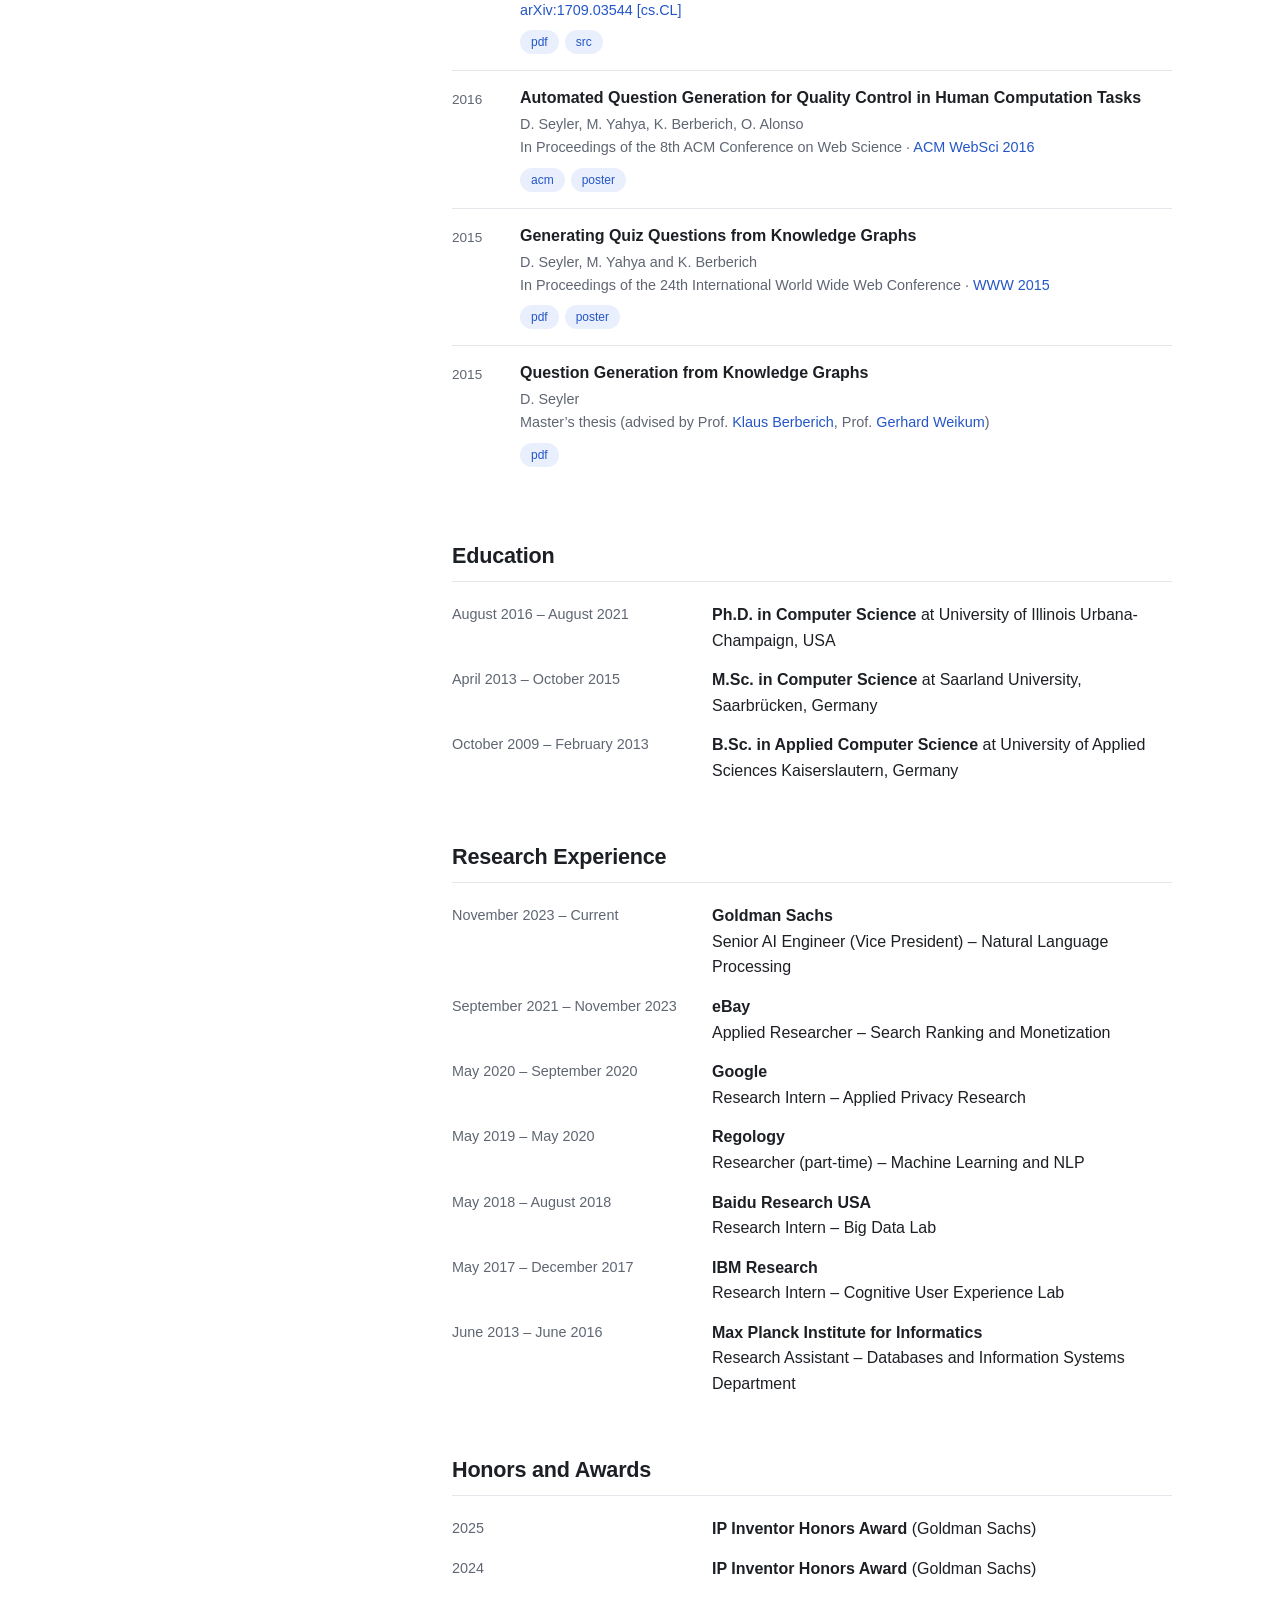
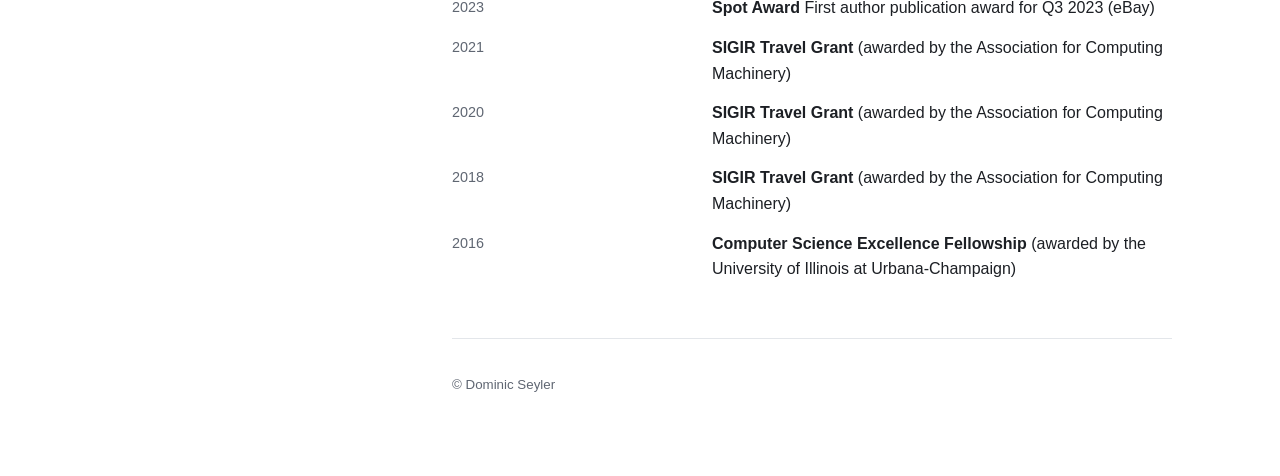
==== commit b597bd4f: "Fix SIGIR travel grant year (2017 -> 2018) Co-Authored-By: Claude Opus 5.5 <noreply@anthropic.com>" ====
--- a/index.html
+++ b/index.html
@@ -372,7 +372,7 @@
         <dd><strong>SIGIR Travel Grant</strong> (awarded by the Association for Computing Machinery)</dd>
         <dt>2020</dt>
         <dd><strong>SIGIR Travel Grant</strong> (awarded by the Association for Computing Machinery)</dd>
-        <dt>2017</dt>
+        <dt>2018</dt>
         <dd><strong>SIGIR Travel Grant</strong> (awarded by the Association for Computing Machinery)</dd>
         <dt>2016</dt>
         <dd><strong>Computer Science Excellence Fellowship</strong> (awarded by the University of Illinois at Urbana-Champaign)</dd>
